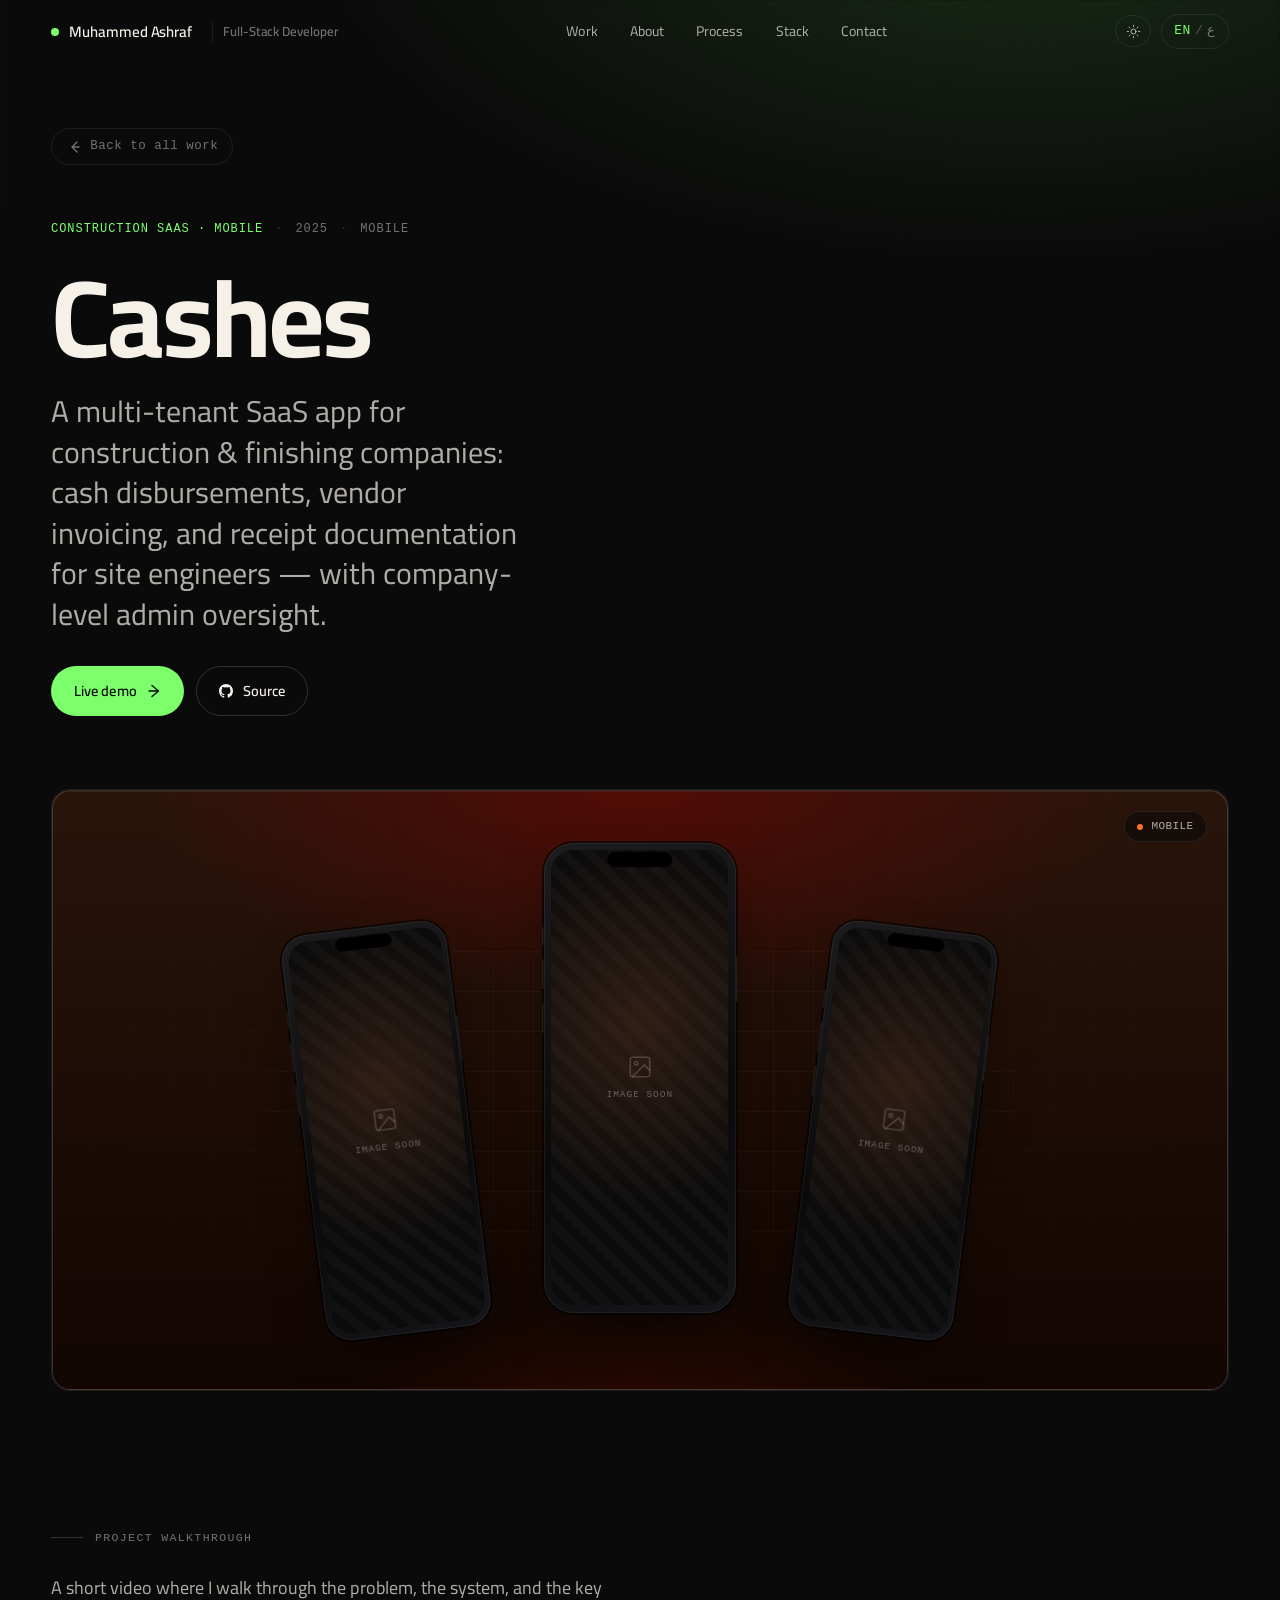
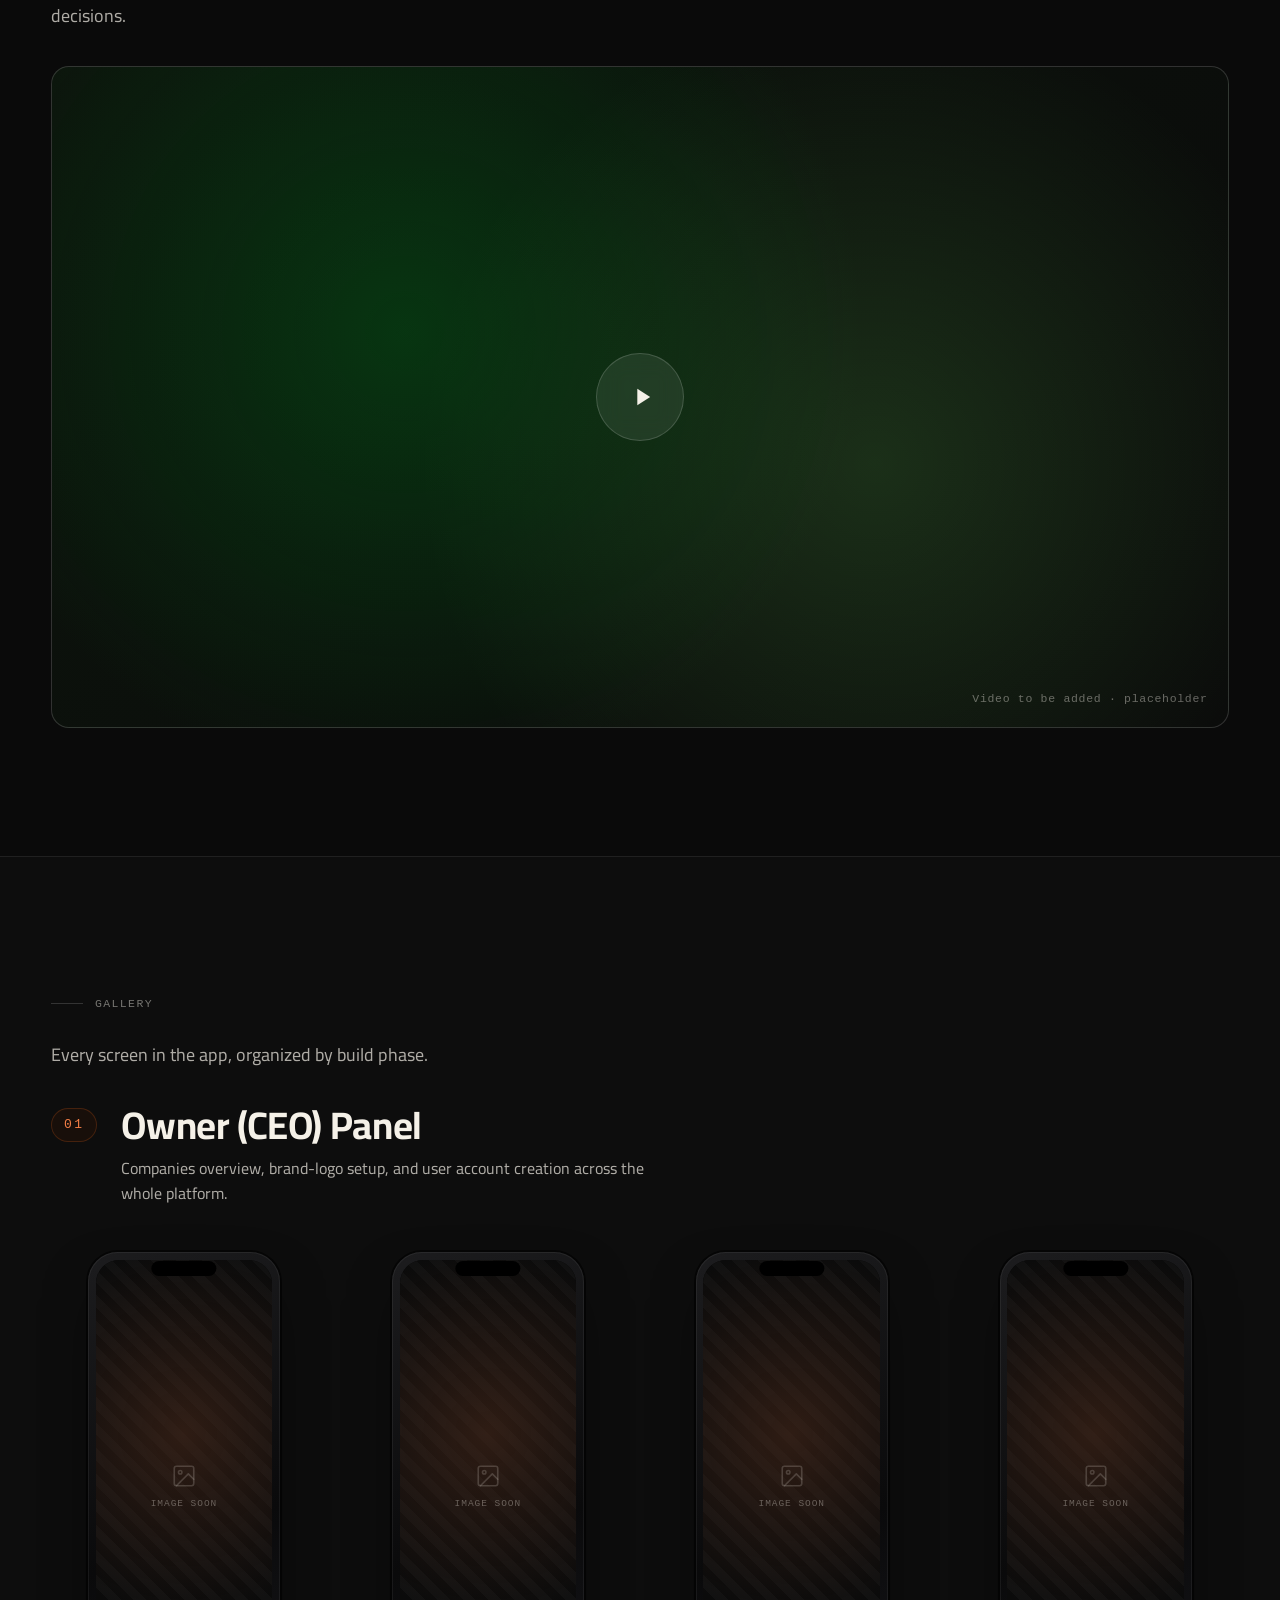
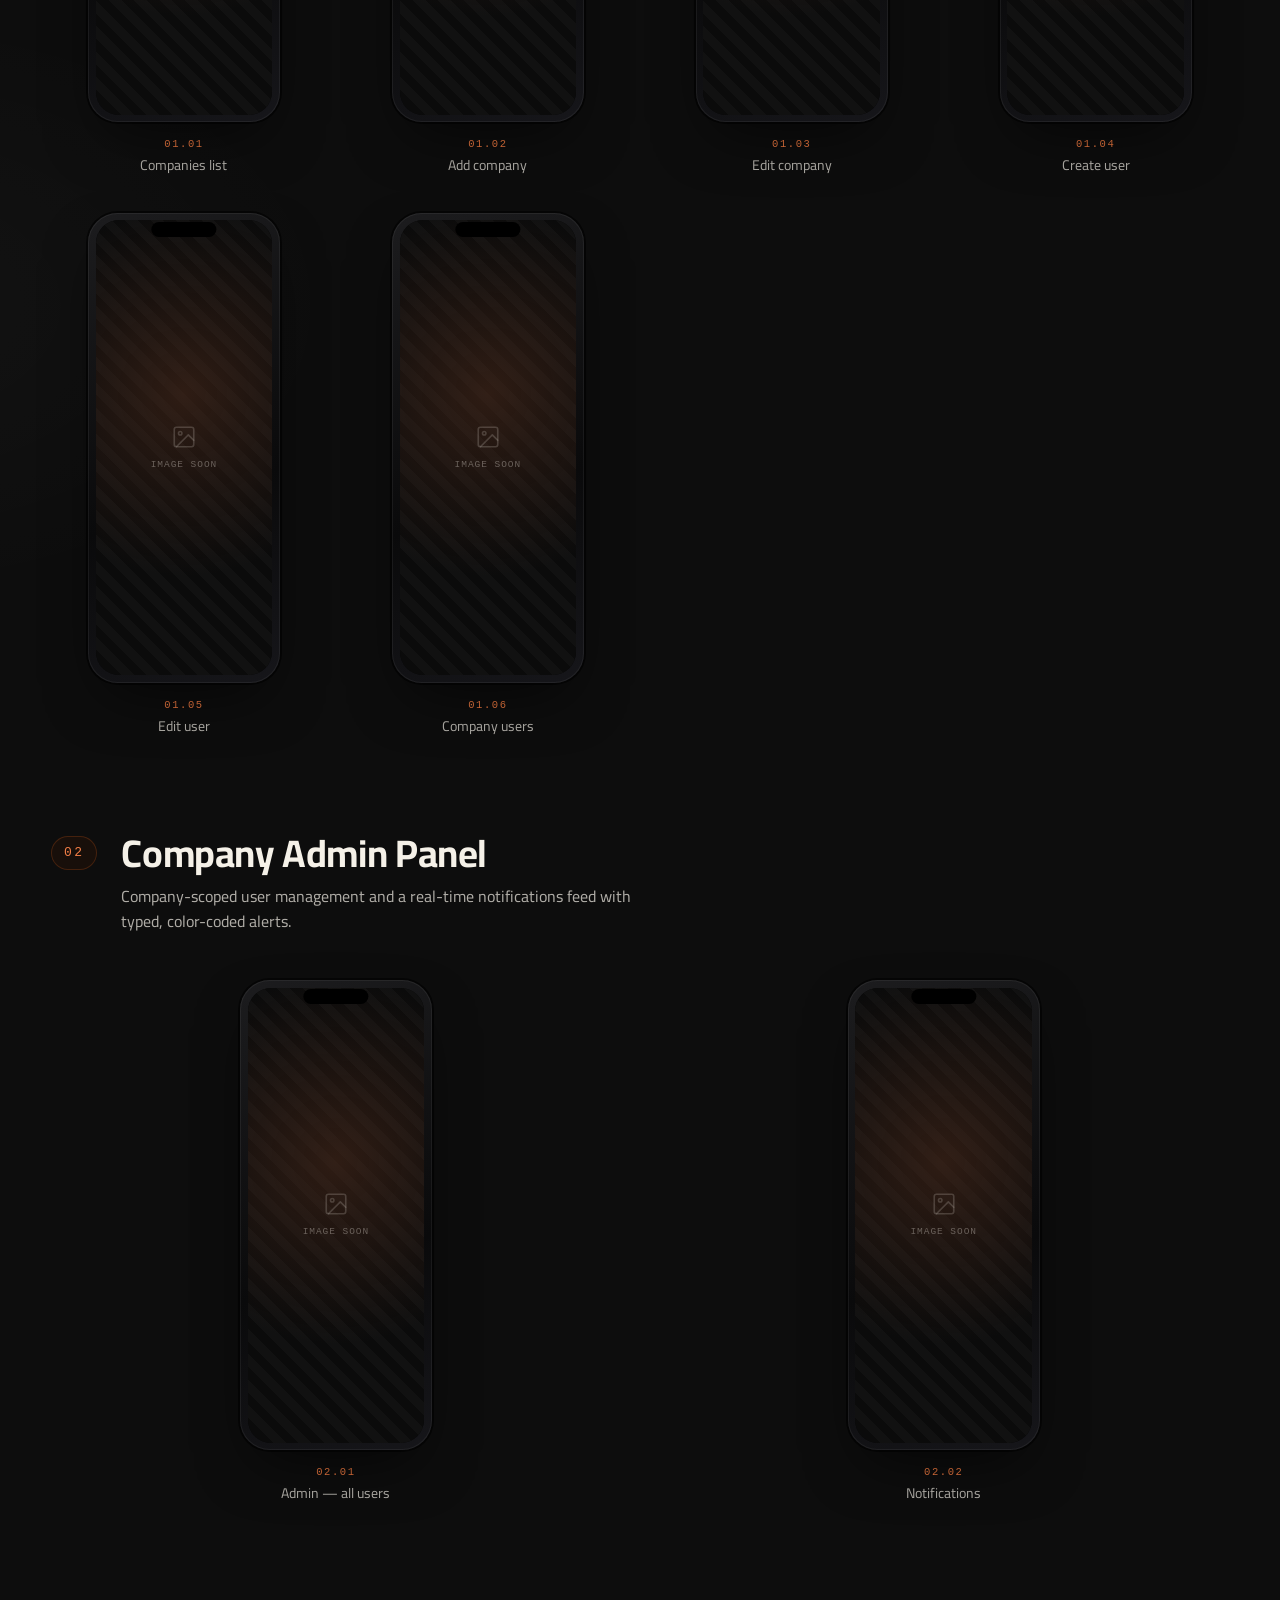
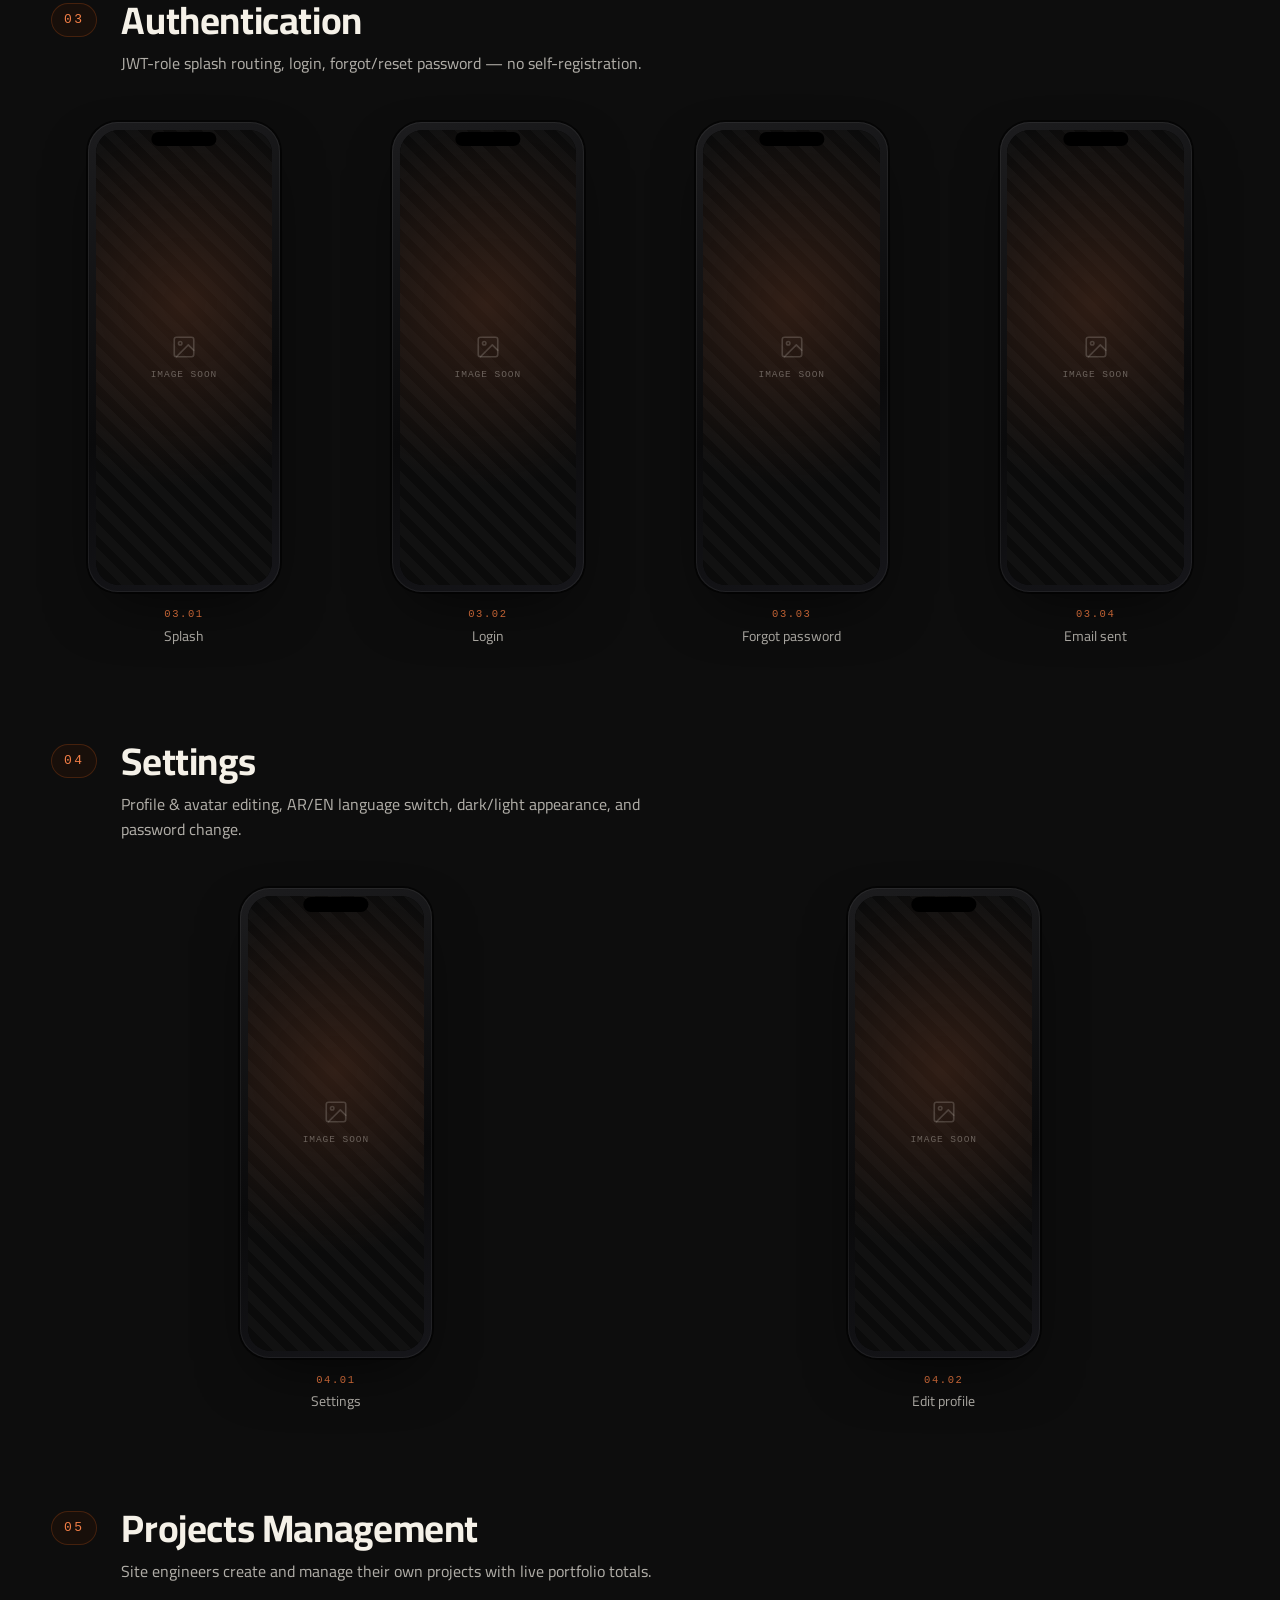
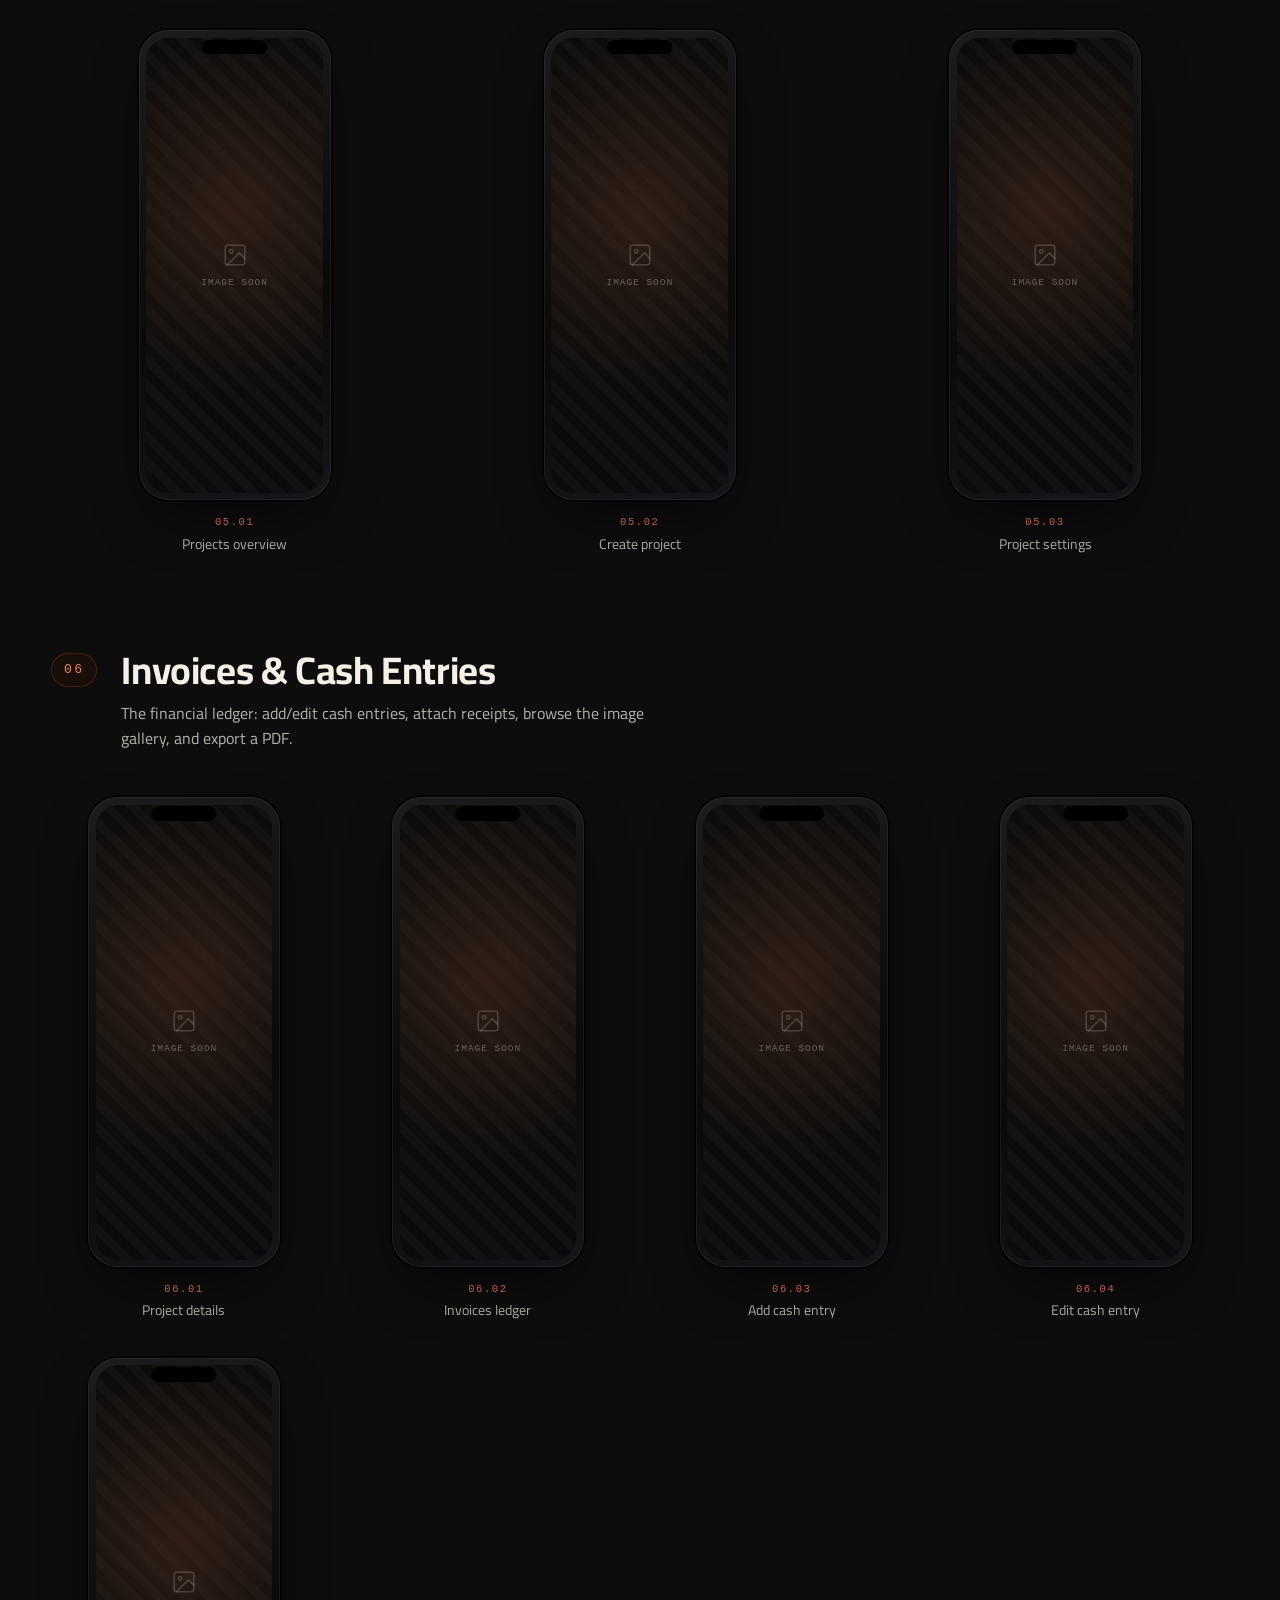
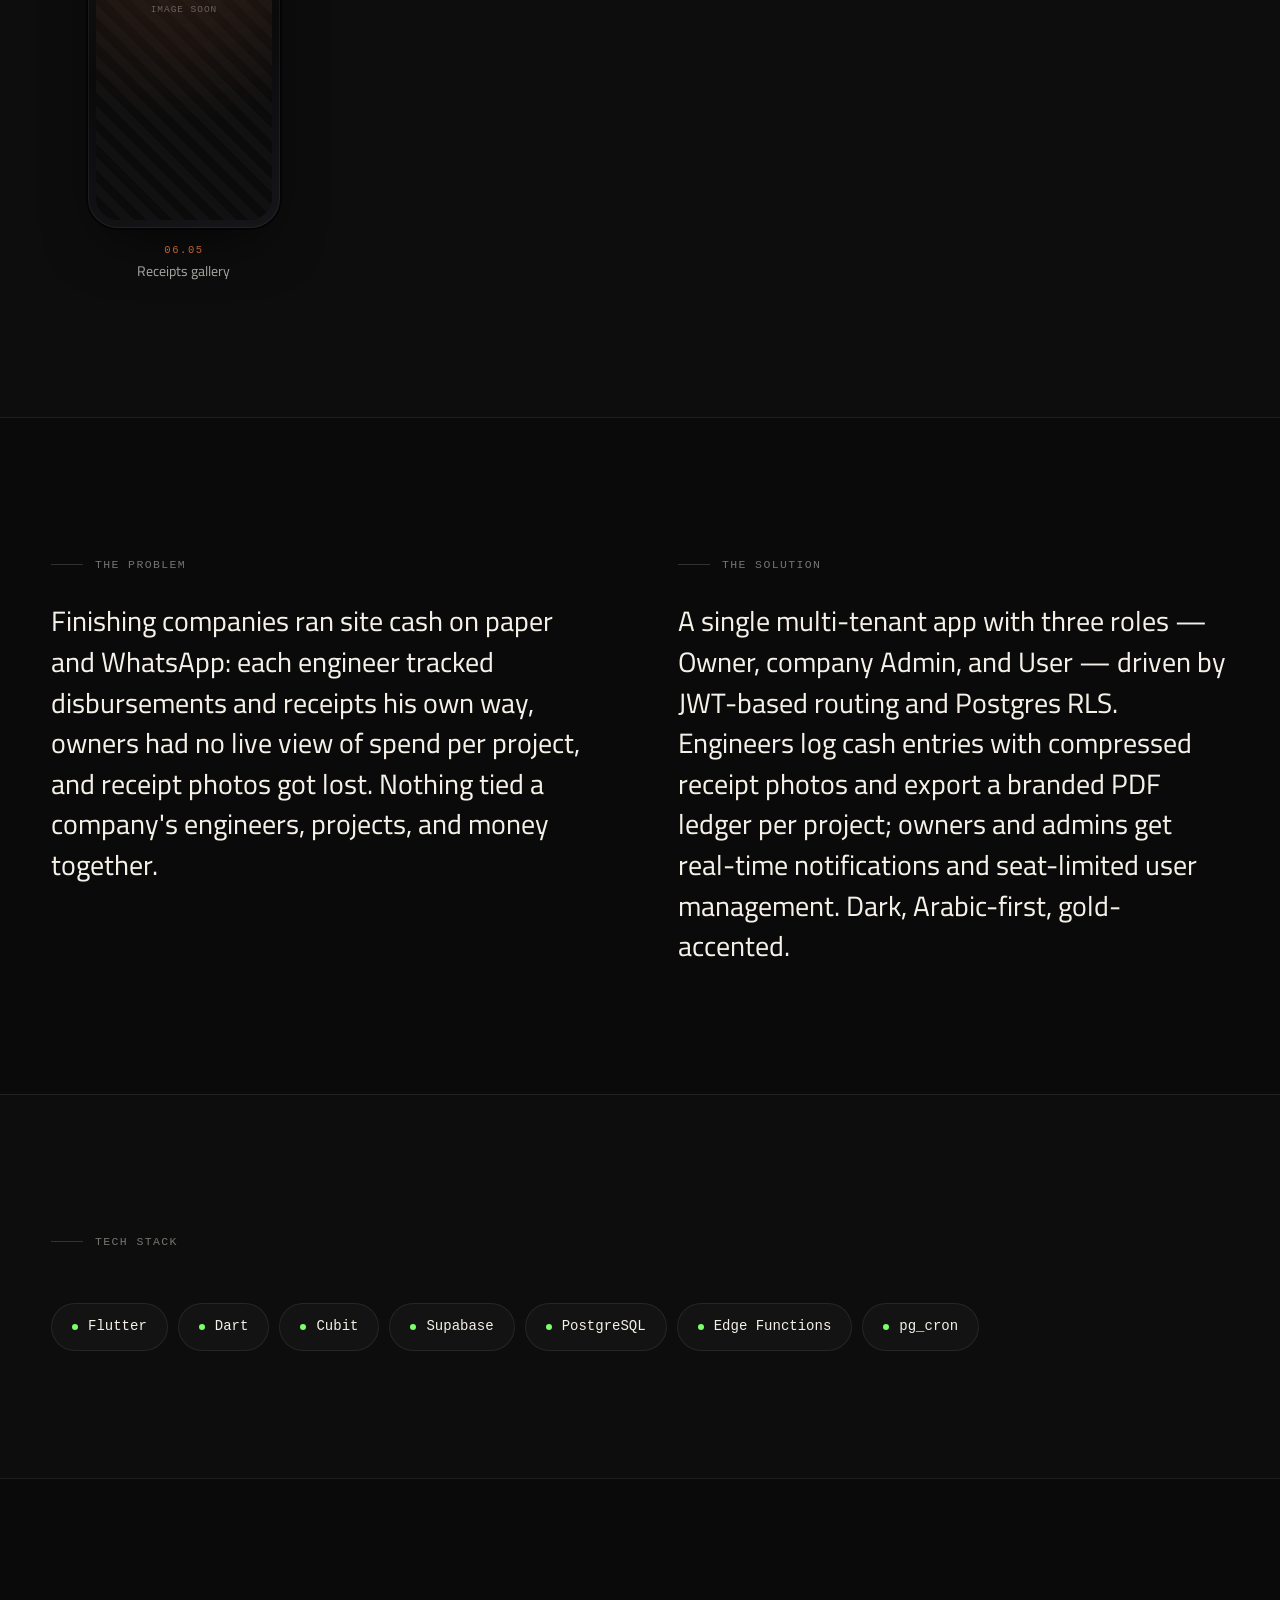
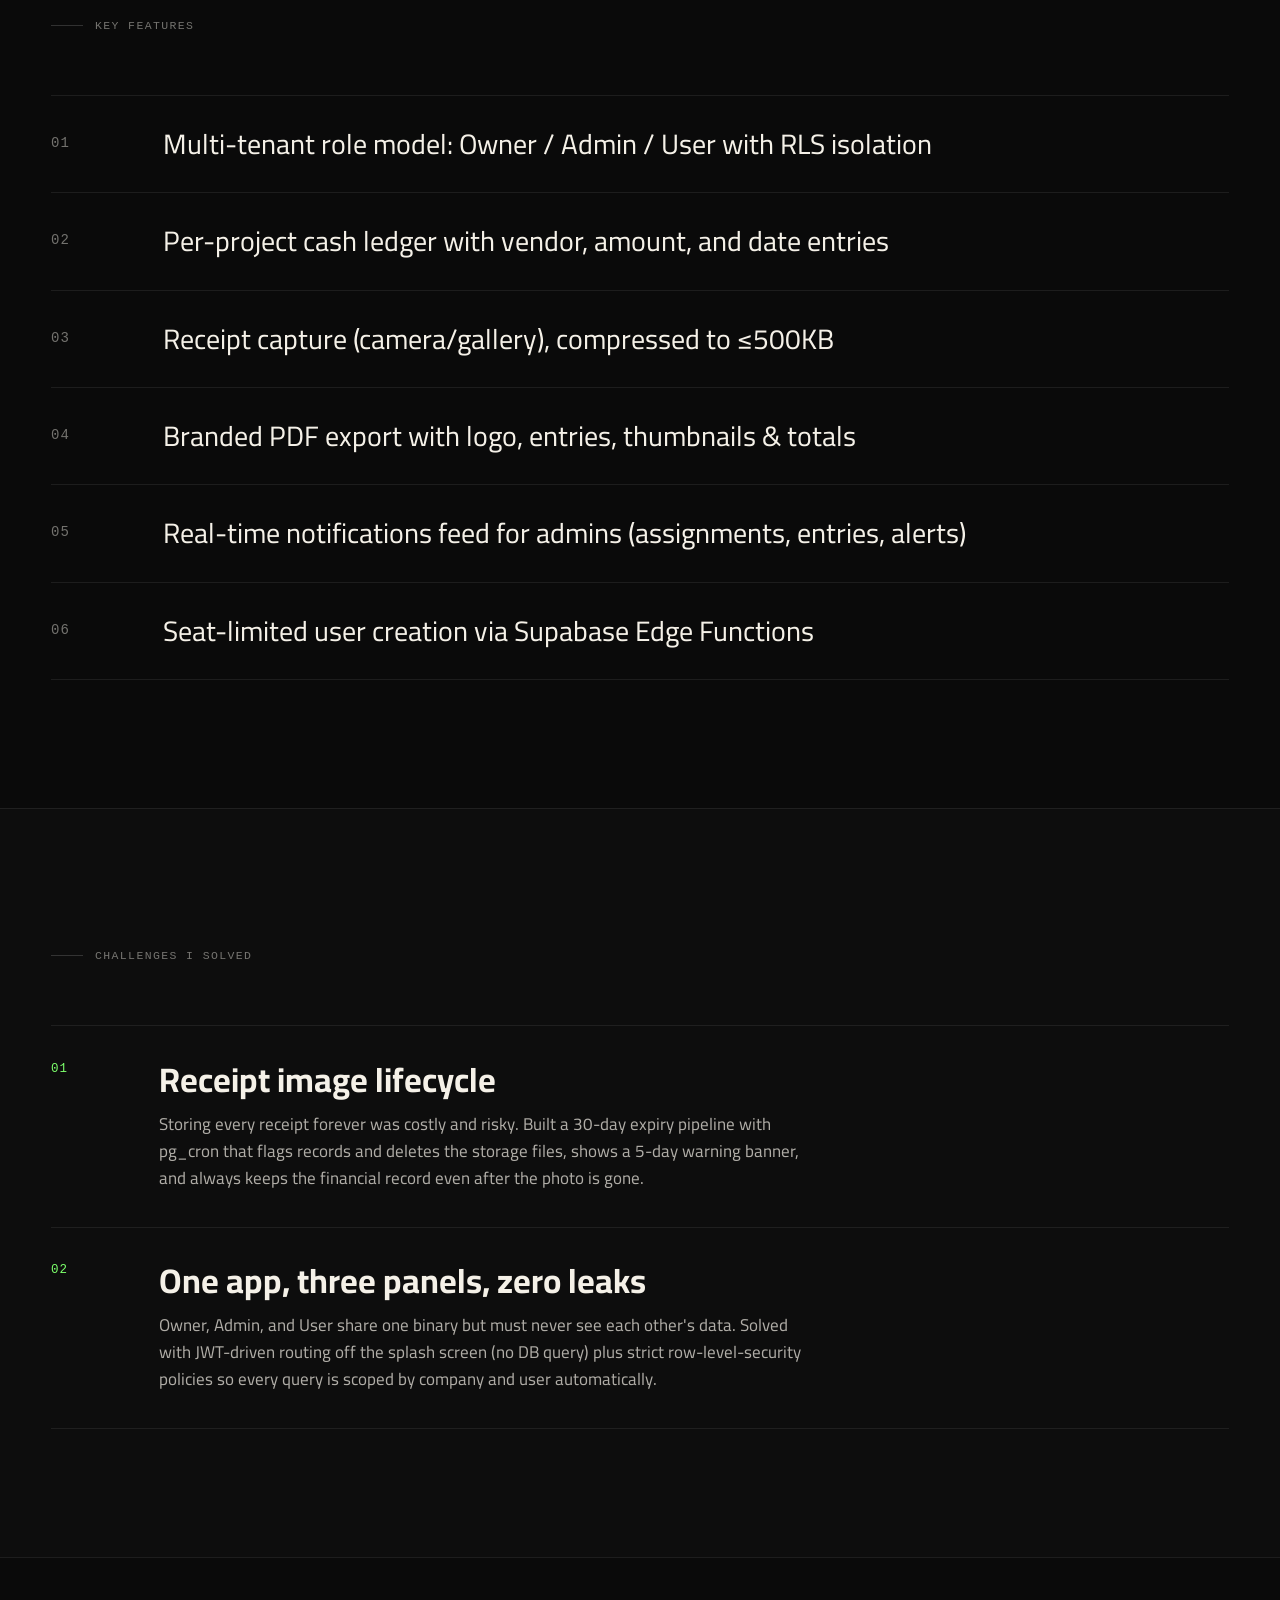
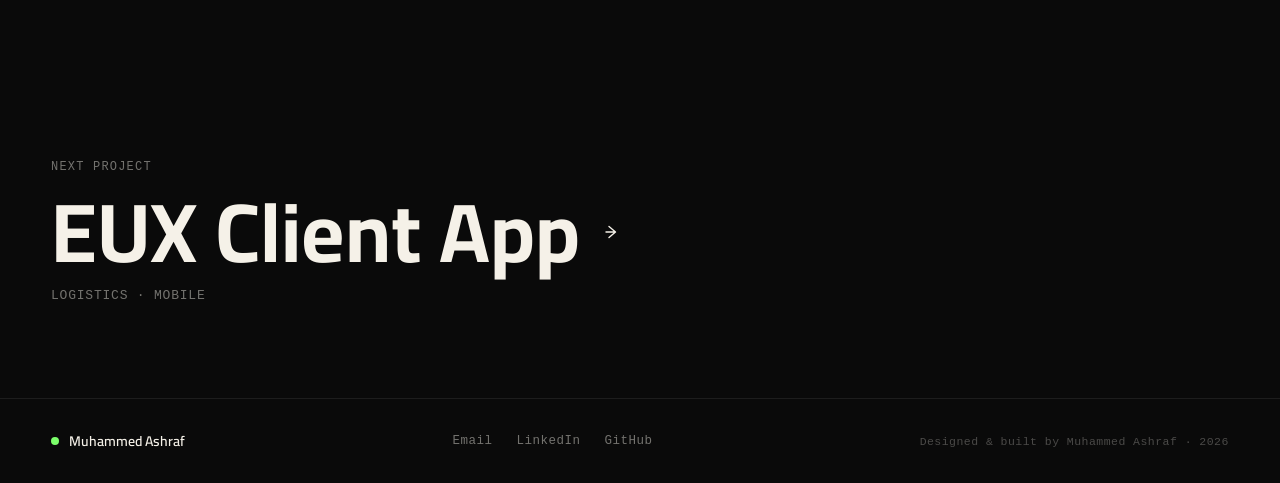
==== project-cashes.html @ 61ef1512 "Update docs" ====
<!doctype html>
<html lang="en" dir="ltr">
<head>
  <meta charset="utf-8" />
  <meta name="viewport" content="width=device-width, initial-scale=1" />
  <title>Cashes — Muhammed Ashraf</title>
  <meta name="description" content="Case study: Cashes — Multi-tenant construction cash & invoicing app built by Muhammed Ashraf." />

  <link rel="preconnect" href="https://fonts.googleapis.com" />
  <link rel="preconnect" href="https://fonts.gstatic.com" crossorigin />
  <link href="https://fonts.googleapis.com/css2?family=Cairo:wght@300;400;500;600;700&display=swap" rel="stylesheet" />
  <link rel="stylesheet" href="style.css" />

  <script>
    (function () {
      var th = localStorage.getItem("ma_theme") || "dark";
      var lg = localStorage.getItem("ma_lang")  || "en";
      document.documentElement.setAttribute("data-theme", th);
      if (lg === "ar") { document.documentElement.lang = "ar"; document.documentElement.dir = "rtl"; }
    })();
  </script>
</head>
<body data-page="project-mobile">

  <!-- ── Navbar ──────────────────────────────────────────────────────────── -->
  <nav class="navbar" id="js-navbar">
    <div class="navbar__inner">
      <a href="index.html" class="navbar__brand">
        <span class="navbar__brand-dot"></span>
        <span class="navbar__brand-name">Muhammed Ashraf</span>
        <span class="navbar__brand-role" data-i18n="hero.role">Full-Stack Developer</span>
      </a>
      <div class="navbar__links">
        <a href="index.html#work"    class="navbar__link" data-i18n="nav.work">Work</a>
        <a href="index.html#about"   class="navbar__link" data-i18n="nav.about">About</a>
        <a href="index.html#process" class="navbar__link" data-i18n="nav.process">Process</a>
        <a href="index.html#stack"   class="navbar__link" data-i18n="nav.stack">Stack</a>
        <a href="index.html#contact" class="navbar__link" data-i18n="nav.contact">Contact</a>
      </div>
      <div class="navbar__controls">
        <button class="theme-switcher" data-action="toggle-theme" aria-label="Toggle theme"></button>
        <button class="lang-switcher" data-action="toggle-lang" aria-label="Toggle language">
          <span class="lang-switcher__option lang-switcher__option--active" data-lang="en">EN</span>
          <span class="lang-switcher__sep">/</span>
          <span class="lang-switcher__option" data-lang="ar">ع</span>
        </button>
      </div>
    </div>
  </nav>

  <main class="project-page">

    <!-- ── Project hero ──────────────────────────────────────────────────── -->
    <header class="pp-hero">
      <div class="page-wrap">
        <a href="index.html" class="pp-hero__back">
          <span data-back-arrow></span>
          <span data-i18n="pp.back">Back to all work</span>
        </a>

        <div class="anim-reveal">
          <div class="pp-hero__meta">
            <span class="pp-hero__category" data-i18n="cashes.pp.cat">Construction SaaS · Mobile</span>
            <span class="pp-hero__sep">·</span>
            <span>2025</span>
            <span class="pp-hero__sep">·</span>
            <span>Mobile</span>
          </div>
        </div>
        <div class="anim-reveal anim-reveal--delay-60">
          <h1 class="pp-hero__title" data-i18n="cashes.pp.name">Cashes</h1>
        </div>
        <div class="anim-reveal anim-reveal--delay-120">
          <p class="pp-hero__tagline" data-i18n="cashes.pp.tagline">A multi-tenant SaaS app for construction & finishing companies: cash disbursements, vendor invoicing, and receipt documentation for site engineers — with company-level admin oversight.</p>
        </div>
        <div class="anim-reveal anim-reveal--delay-180">
          <div class="pp-hero__actions">
            <a href="#" class="btn btn--primary" target="_blank" rel="noreferrer">
              <span data-i18n="pp.live">Live demo</span>
              <span data-arrow></span>
            </a>
            <a href="#" class="btn btn--ghost" target="_blank" rel="noreferrer">
              <svg width="14" height="14" viewBox="0 0 16 16" fill="currentColor" aria-hidden="true"><path d="M8 0C3.58 0 0 3.58 0 8a8 8 0 005.47 7.59c.4.07.55-.17.55-.38 0-.19-.01-.82-.01-1.49-2.01.37-2.53-.49-2.69-.94-.09-.23-.48-.94-.82-1.13-.28-.15-.68-.52-.01-.53.63-.01 1.08.58 1.23.82.72 1.21 1.87.87 2.33.66.07-.52.28-.87.51-1.07-1.78-.2-3.64-.89-3.64-3.95 0-.87.31-1.59.82-2.15-.08-.2-.36-1.02.08-2.12 0 0 .67-.21 2.2.82a7.42 7.42 0 014 0c1.53-1.04 2.2-.82 2.2-.82.44 1.1.16 1.92.08 2.12.51.56.82 1.27.82 2.15 0 3.07-1.87 3.75-3.65 3.95.29.25.54.73.54 1.48 0 1.07-.01 1.93-.01 2.2 0 .21.15.46.55.38A8.01 8.01 0 0016 8c0-4.42-3.58-8-8-8z"/></svg>
              <span data-i18n="pp.source">Source</span>
            </a>
          </div>
        </div>

        <!-- Three-phone showcase -->
        <div class="anim-reveal pp-hero__visual anim-reveal--delay-240">
          <div class="pp-hero__cover">
            <div class="proj-showcase proj-showcase--cashes">
              <div class="proj-showcase__bg"></div>
              <div class="proj-showcase__grid"></div>
              <div class="proj-showcase__phones">
                <div class="proj-showcase__phone proj-showcase__phone--left">
                  <div class="phone-frame">
                    <div class="phone-frame__bezel">
                      <div class="phone-frame__notch"></div>
                      <div class="phone-frame__screen">
                        <div class="media-ph"><svg viewBox="0 0 24 24" fill="none" stroke="currentColor" stroke-width="1.5" stroke-linecap="round" stroke-linejoin="round" aria-hidden="true"><rect x="3" y="3" width="18" height="18" rx="2"/><circle cx="8.5" cy="8.5" r="1.6"/><path d="M21 15l-5-5L5 21"/></svg><span class="media-ph__label">Image soon</span></div>
                      </div>
                      <div class="phone-frame__side phone-frame__side--left">
                        <span class="phone-frame__btn phone-frame__btn--mute"></span>
                        <span class="phone-frame__btn phone-frame__btn--vol-up"></span>
                        <span class="phone-frame__btn phone-frame__btn--vol-dn"></span>
                      </div>
                      <div class="phone-frame__side phone-frame__side--right">
                        <span class="phone-frame__btn phone-frame__btn--power"></span>
                      </div>
                    </div>
                  </div>
                </div>
                <div class="proj-showcase__phone proj-showcase__phone--center">
                  <div class="phone-frame">
                    <div class="phone-frame__bezel">
                      <div class="phone-frame__notch"></div>
                      <div class="phone-frame__screen">
                        <div class="media-ph"><svg viewBox="0 0 24 24" fill="none" stroke="currentColor" stroke-width="1.5" stroke-linecap="round" stroke-linejoin="round" aria-hidden="true"><rect x="3" y="3" width="18" height="18" rx="2"/><circle cx="8.5" cy="8.5" r="1.6"/><path d="M21 15l-5-5L5 21"/></svg><span class="media-ph__label">Image soon</span></div>
                      </div>
                      <div class="phone-frame__side phone-frame__side--left">
                        <span class="phone-frame__btn phone-frame__btn--mute"></span>
                        <span class="phone-frame__btn phone-frame__btn--vol-up"></span>
                        <span class="phone-frame__btn phone-frame__btn--vol-dn"></span>
                      </div>
                      <div class="phone-frame__side phone-frame__side--right">
                        <span class="phone-frame__btn phone-frame__btn--power"></span>
                      </div>
                    </div>
                  </div>
                </div>
                <div class="proj-showcase__phone proj-showcase__phone--right">
                  <div class="phone-frame">
                    <div class="phone-frame__bezel">
                      <div class="phone-frame__notch"></div>
                      <div class="phone-frame__screen">
                        <div class="media-ph"><svg viewBox="0 0 24 24" fill="none" stroke="currentColor" stroke-width="1.5" stroke-linecap="round" stroke-linejoin="round" aria-hidden="true"><rect x="3" y="3" width="18" height="18" rx="2"/><circle cx="8.5" cy="8.5" r="1.6"/><path d="M21 15l-5-5L5 21"/></svg><span class="media-ph__label">Image soon</span></div>
                      </div>
                      <div class="phone-frame__side phone-frame__side--left">
                        <span class="phone-frame__btn phone-frame__btn--mute"></span>
                        <span class="phone-frame__btn phone-frame__btn--vol-up"></span>
                        <span class="phone-frame__btn phone-frame__btn--vol-dn"></span>
                      </div>
                      <div class="phone-frame__side phone-frame__side--right">
                        <span class="phone-frame__btn phone-frame__btn--power"></span>
                      </div>
                    </div>
                  </div>
                </div>
              </div>
              <div class="proj-showcase__tag">
                <span class="proj-showcase__tag-dot"></span>
                <span>Mobile</span>
              </div>
            </div>
          </div>
        </div>
      </div>
    </header>

    <!-- ── Walkthrough ────────────────────────────────────────────────────── -->
    <section class="pp-section">
      <div class="page-wrap">
        <div class="anim-reveal">
          <div class="section-label">
            <span class="section-label__line"></span>
            <span class="section-label__text" data-i18n="pp.walkthrough">Project walkthrough</span>
          </div>
        </div>
        <div class="anim-reveal anim-reveal--delay-60">
          <p class="pp-section__intro" data-i18n="pp.walkthrough.sub">A short video where I walk through the problem, the system, and the key decisions.</p>
        </div>
        <div class="anim-reveal anim-reveal--delay-120">
          <div class="walkthrough-frame walkthrough-frame--cashes">
            <div class="walkthrough-frame__bg"></div>
            <button class="walkthrough-frame__play" aria-label="Play walkthrough">
              <svg width="28" height="28" viewBox="0 0 24 24" fill="currentColor" aria-hidden="true"><path d="M8 5v14l11-7z"/></svg>
            </button>
            <div class="walkthrough-frame__caption">Video to be added · placeholder</div>
          </div>
        </div>
      </div>
    </section>

    <!-- ── Gallery / Phases ───────────────────────────────────────────────── -->
    <section class="pp-section pp-section--alt">
      <div class="page-wrap">
        <div class="anim-reveal">
          <div class="section-label">
            <span class="section-label__line"></span>
            <span class="section-label__text" data-i18n="pp.gallery">Gallery</span>
          </div>
        </div>
        <div class="anim-reveal anim-reveal--delay-60">
          <p class="pp-section__intro" data-i18n="pp.gallery.sub">Every screen in the app, organized by build phase.</p>
        </div>

        <div class="phases-gallery phases-gallery--cashes">

          <!-- Phase 01 -->
          <div class="anim-reveal phase">
            <div class="phase__head">
              <div class="phase__num">01</div>
              <div class="phase__head-content">
                <h3 class="phase__title" data-i18n="cashes.ph01.title">Owner (CEO) Panel</h3>
                <p class="phase__body" data-i18n="cashes.ph01.body">Companies overview, brand-logo setup, and user account creation across the whole platform.</p>
              </div>
            </div>
            <div class="phase__screens">
              <div class="phase__screen-cell">
                <div class="phone-frame"><div class="phone-frame__bezel"><div class="phone-frame__notch"></div><div class="phone-frame__screen"><div class="media-ph"><svg viewBox="0 0 24 24" fill="none" stroke="currentColor" stroke-width="1.5" stroke-linecap="round" stroke-linejoin="round" aria-hidden="true"><rect x="3" y="3" width="18" height="18" rx="2"/><circle cx="8.5" cy="8.5" r="1.6"/><path d="M21 15l-5-5L5 21"/></svg><span class="media-ph__label">Image soon</span></div></div></div></div>
                <div class="phase__caption"><span class="phase__caption-num">01.01</span><span class="phase__caption-text" data-i18n="cashes.p1.1">Companies list</span></div>
              </div>
              <div class="phase__screen-cell">
                <div class="phone-frame"><div class="phone-frame__bezel"><div class="phone-frame__notch"></div><div class="phone-frame__screen"><div class="media-ph"><svg viewBox="0 0 24 24" fill="none" stroke="currentColor" stroke-width="1.5" stroke-linecap="round" stroke-linejoin="round" aria-hidden="true"><rect x="3" y="3" width="18" height="18" rx="2"/><circle cx="8.5" cy="8.5" r="1.6"/><path d="M21 15l-5-5L5 21"/></svg><span class="media-ph__label">Image soon</span></div></div></div></div>
                <div class="phase__caption"><span class="phase__caption-num">01.02</span><span class="phase__caption-text" data-i18n="cashes.p1.2">Add company</span></div>
              </div>
              <div class="phase__screen-cell">
                <div class="phone-frame"><div class="phone-frame__bezel"><div class="phone-frame__notch"></div><div class="phone-frame__screen"><div class="media-ph"><svg viewBox="0 0 24 24" fill="none" stroke="currentColor" stroke-width="1.5" stroke-linecap="round" stroke-linejoin="round" aria-hidden="true"><rect x="3" y="3" width="18" height="18" rx="2"/><circle cx="8.5" cy="8.5" r="1.6"/><path d="M21 15l-5-5L5 21"/></svg><span class="media-ph__label">Image soon</span></div></div></div></div>
                <div class="phase__caption"><span class="phase__caption-num">01.03</span><span class="phase__caption-text" data-i18n="cashes.p1.3">Edit company</span></div>
              </div>
              <div class="phase__screen-cell">
                <div class="phone-frame"><div class="phone-frame__bezel"><div class="phone-frame__notch"></div><div class="phone-frame__screen"><div class="media-ph"><svg viewBox="0 0 24 24" fill="none" stroke="currentColor" stroke-width="1.5" stroke-linecap="round" stroke-linejoin="round" aria-hidden="true"><rect x="3" y="3" width="18" height="18" rx="2"/><circle cx="8.5" cy="8.5" r="1.6"/><path d="M21 15l-5-5L5 21"/></svg><span class="media-ph__label">Image soon</span></div></div></div></div>
                <div class="phase__caption"><span class="phase__caption-num">01.04</span><span class="phase__caption-text" data-i18n="cashes.p1.4">Create user</span></div>
              </div>
              <div class="phase__screen-cell">
                <div class="phone-frame"><div class="phone-frame__bezel"><div class="phone-frame__notch"></div><div class="phone-frame__screen"><div class="media-ph"><svg viewBox="0 0 24 24" fill="none" stroke="currentColor" stroke-width="1.5" stroke-linecap="round" stroke-linejoin="round" aria-hidden="true"><rect x="3" y="3" width="18" height="18" rx="2"/><circle cx="8.5" cy="8.5" r="1.6"/><path d="M21 15l-5-5L5 21"/></svg><span class="media-ph__label">Image soon</span></div></div></div></div>
                <div class="phase__caption"><span class="phase__caption-num">01.05</span><span class="phase__caption-text" data-i18n="cashes.p1.5">Edit user</span></div>
              </div>
              <div class="phase__screen-cell">
                <div class="phone-frame"><div class="phone-frame__bezel"><div class="phone-frame__notch"></div><div class="phone-frame__screen"><div class="media-ph"><svg viewBox="0 0 24 24" fill="none" stroke="currentColor" stroke-width="1.5" stroke-linecap="round" stroke-linejoin="round" aria-hidden="true"><rect x="3" y="3" width="18" height="18" rx="2"/><circle cx="8.5" cy="8.5" r="1.6"/><path d="M21 15l-5-5L5 21"/></svg><span class="media-ph__label">Image soon</span></div></div></div></div>
                <div class="phase__caption"><span class="phase__caption-num">01.06</span><span class="phase__caption-text" data-i18n="cashes.p1.6">Company users</span></div>
              </div>
            </div>
          </div>

          <!-- Phase 02 -->
          <div class="anim-reveal phase">
            <div class="phase__head">
              <div class="phase__num">02</div>
              <div class="phase__head-content">
                <h3 class="phase__title" data-i18n="cashes.ph02.title">Company Admin Panel</h3>
                <p class="phase__body" data-i18n="cashes.ph02.body">Company-scoped user management and a real-time notifications feed with typed, color-coded alerts.</p>
              </div>
            </div>
            <div class="phase__screens">
              <div class="phase__screen-cell">
                <div class="phone-frame"><div class="phone-frame__bezel"><div class="phone-frame__notch"></div><div class="phone-frame__screen"><div class="media-ph"><svg viewBox="0 0 24 24" fill="none" stroke="currentColor" stroke-width="1.5" stroke-linecap="round" stroke-linejoin="round" aria-hidden="true"><rect x="3" y="3" width="18" height="18" rx="2"/><circle cx="8.5" cy="8.5" r="1.6"/><path d="M21 15l-5-5L5 21"/></svg><span class="media-ph__label">Image soon</span></div></div></div></div>
                <div class="phase__caption"><span class="phase__caption-num">02.01</span><span class="phase__caption-text" data-i18n="cashes.p2.1">Admin — all users</span></div>
              </div>
              <div class="phase__screen-cell">
                <div class="phone-frame"><div class="phone-frame__bezel"><div class="phone-frame__notch"></div><div class="phone-frame__screen"><div class="media-ph"><svg viewBox="0 0 24 24" fill="none" stroke="currentColor" stroke-width="1.5" stroke-linecap="round" stroke-linejoin="round" aria-hidden="true"><rect x="3" y="3" width="18" height="18" rx="2"/><circle cx="8.5" cy="8.5" r="1.6"/><path d="M21 15l-5-5L5 21"/></svg><span class="media-ph__label">Image soon</span></div></div></div></div>
                <div class="phase__caption"><span class="phase__caption-num">02.02</span><span class="phase__caption-text" data-i18n="cashes.p2.2">Notifications</span></div>
              </div>
            </div>
          </div>

          <!-- Phase 03 -->
          <div class="anim-reveal phase">
            <div class="phase__head">
              <div class="phase__num">03</div>
              <div class="phase__head-content">
                <h3 class="phase__title" data-i18n="cashes.ph03.title">Authentication</h3>
                <p class="phase__body" data-i18n="cashes.ph03.body">JWT-role splash routing, login, forgot/reset password — no self-registration.</p>
              </div>
            </div>
            <div class="phase__screens">
              <div class="phase__screen-cell">
                <div class="phone-frame"><div class="phone-frame__bezel"><div class="phone-frame__notch"></div><div class="phone-frame__screen"><div class="media-ph"><svg viewBox="0 0 24 24" fill="none" stroke="currentColor" stroke-width="1.5" stroke-linecap="round" stroke-linejoin="round" aria-hidden="true"><rect x="3" y="3" width="18" height="18" rx="2"/><circle cx="8.5" cy="8.5" r="1.6"/><path d="M21 15l-5-5L5 21"/></svg><span class="media-ph__label">Image soon</span></div></div></div></div>
                <div class="phase__caption"><span class="phase__caption-num">03.01</span><span class="phase__caption-text" data-i18n="cashes.p3.1">Splash</span></div>
              </div>
              <div class="phase__screen-cell">
                <div class="phone-frame"><div class="phone-frame__bezel"><div class="phone-frame__notch"></div><div class="phone-frame__screen"><div class="media-ph"><svg viewBox="0 0 24 24" fill="none" stroke="currentColor" stroke-width="1.5" stroke-linecap="round" stroke-linejoin="round" aria-hidden="true"><rect x="3" y="3" width="18" height="18" rx="2"/><circle cx="8.5" cy="8.5" r="1.6"/><path d="M21 15l-5-5L5 21"/></svg><span class="media-ph__label">Image soon</span></div></div></div></div>
                <div class="phase__caption"><span class="phase__caption-num">03.02</span><span class="phase__caption-text" data-i18n="cashes.p3.2">Login</span></div>
              </div>
              <div class="phase__screen-cell">
                <div class="phone-frame"><div class="phone-frame__bezel"><div class="phone-frame__notch"></div><div class="phone-frame__screen"><div class="media-ph"><svg viewBox="0 0 24 24" fill="none" stroke="currentColor" stroke-width="1.5" stroke-linecap="round" stroke-linejoin="round" aria-hidden="true"><rect x="3" y="3" width="18" height="18" rx="2"/><circle cx="8.5" cy="8.5" r="1.6"/><path d="M21 15l-5-5L5 21"/></svg><span class="media-ph__label">Image soon</span></div></div></div></div>
                <div class="phase__caption"><span class="phase__caption-num">03.03</span><span class="phase__caption-text" data-i18n="cashes.p3.3">Forgot password</span></div>
              </div>
              <div class="phase__screen-cell">
                <div class="phone-frame"><div class="phone-frame__bezel"><div class="phone-frame__notch"></div><div class="phone-frame__screen"><div class="media-ph"><svg viewBox="0 0 24 24" fill="none" stroke="currentColor" stroke-width="1.5" stroke-linecap="round" stroke-linejoin="round" aria-hidden="true"><rect x="3" y="3" width="18" height="18" rx="2"/><circle cx="8.5" cy="8.5" r="1.6"/><path d="M21 15l-5-5L5 21"/></svg><span class="media-ph__label">Image soon</span></div></div></div></div>
                <div class="phase__caption"><span class="phase__caption-num">03.04</span><span class="phase__caption-text" data-i18n="cashes.p3.4">Email sent</span></div>
              </div>
            </div>
          </div>

          <!-- Phase 04 -->
          <div class="anim-reveal phase">
            <div class="phase__head">
              <div class="phase__num">04</div>
              <div class="phase__head-content">
                <h3 class="phase__title" data-i18n="cashes.ph04.title">Settings</h3>
                <p class="phase__body" data-i18n="cashes.ph04.body">Profile & avatar editing, AR/EN language switch, dark/light appearance, and password change.</p>
              </div>
            </div>
            <div class="phase__screens">
              <div class="phase__screen-cell">
                <div class="phone-frame"><div class="phone-frame__bezel"><div class="phone-frame__notch"></div><div class="phone-frame__screen"><div class="media-ph"><svg viewBox="0 0 24 24" fill="none" stroke="currentColor" stroke-width="1.5" stroke-linecap="round" stroke-linejoin="round" aria-hidden="true"><rect x="3" y="3" width="18" height="18" rx="2"/><circle cx="8.5" cy="8.5" r="1.6"/><path d="M21 15l-5-5L5 21"/></svg><span class="media-ph__label">Image soon</span></div></div></div></div>
                <div class="phase__caption"><span class="phase__caption-num">04.01</span><span class="phase__caption-text" data-i18n="cashes.p4.1">Settings</span></div>
              </div>
              <div class="phase__screen-cell">
                <div class="phone-frame"><div class="phone-frame__bezel"><div class="phone-frame__notch"></div><div class="phone-frame__screen"><div class="media-ph"><svg viewBox="0 0 24 24" fill="none" stroke="currentColor" stroke-width="1.5" stroke-linecap="round" stroke-linejoin="round" aria-hidden="true"><rect x="3" y="3" width="18" height="18" rx="2"/><circle cx="8.5" cy="8.5" r="1.6"/><path d="M21 15l-5-5L5 21"/></svg><span class="media-ph__label">Image soon</span></div></div></div></div>
                <div class="phase__caption"><span class="phase__caption-num">04.02</span><span class="phase__caption-text" data-i18n="cashes.p4.2">Edit profile</span></div>
              </div>
            </div>
          </div>

          <!-- Phase 05 -->
          <div class="anim-reveal phase">
            <div class="phase__head">
              <div class="phase__num">05</div>
              <div class="phase__head-content">
                <h3 class="phase__title" data-i18n="cashes.ph05.title">Projects Management</h3>
                <p class="phase__body" data-i18n="cashes.ph05.body">Site engineers create and manage their own projects with live portfolio totals.</p>
              </div>
            </div>
            <div class="phase__screens">
              <div class="phase__screen-cell">
                <div class="phone-frame"><div class="phone-frame__bezel"><div class="phone-frame__notch"></div><div class="phone-frame__screen"><div class="media-ph"><svg viewBox="0 0 24 24" fill="none" stroke="currentColor" stroke-width="1.5" stroke-linecap="round" stroke-linejoin="round" aria-hidden="true"><rect x="3" y="3" width="18" height="18" rx="2"/><circle cx="8.5" cy="8.5" r="1.6"/><path d="M21 15l-5-5L5 21"/></svg><span class="media-ph__label">Image soon</span></div></div></div></div>
                <div class="phase__caption"><span class="phase__caption-num">05.01</span><span class="phase__caption-text" data-i18n="cashes.p5.1">Projects overview</span></div>
              </div>
              <div class="phase__screen-cell">
                <div class="phone-frame"><div class="phone-frame__bezel"><div class="phone-frame__notch"></div><div class="phone-frame__screen"><div class="media-ph"><svg viewBox="0 0 24 24" fill="none" stroke="currentColor" stroke-width="1.5" stroke-linecap="round" stroke-linejoin="round" aria-hidden="true"><rect x="3" y="3" width="18" height="18" rx="2"/><circle cx="8.5" cy="8.5" r="1.6"/><path d="M21 15l-5-5L5 21"/></svg><span class="media-ph__label">Image soon</span></div></div></div></div>
                <div class="phase__caption"><span class="phase__caption-num">05.02</span><span class="phase__caption-text" data-i18n="cashes.p5.2">Create project</span></div>
              </div>
              <div class="phase__screen-cell">
                <div class="phone-frame"><div class="phone-frame__bezel"><div class="phone-frame__notch"></div><div class="phone-frame__screen"><div class="media-ph"><svg viewBox="0 0 24 24" fill="none" stroke="currentColor" stroke-width="1.5" stroke-linecap="round" stroke-linejoin="round" aria-hidden="true"><rect x="3" y="3" width="18" height="18" rx="2"/><circle cx="8.5" cy="8.5" r="1.6"/><path d="M21 15l-5-5L5 21"/></svg><span class="media-ph__label">Image soon</span></div></div></div></div>
                <div class="phase__caption"><span class="phase__caption-num">05.03</span><span class="phase__caption-text" data-i18n="cashes.p5.3">Project settings</span></div>
              </div>
            </div>
          </div>

          <!-- Phase 06 -->
          <div class="anim-reveal phase">
            <div class="phase__head">
              <div class="phase__num">06</div>
              <div class="phase__head-content">
                <h3 class="phase__title" data-i18n="cashes.ph06.title">Invoices & Cash Entries</h3>
                <p class="phase__body" data-i18n="cashes.ph06.body">The financial ledger: add/edit cash entries, attach receipts, browse the image gallery, and export a PDF.</p>
              </div>
            </div>
            <div class="phase__screens">
              <div class="phase__screen-cell">
                <div class="phone-frame"><div class="phone-frame__bezel"><div class="phone-frame__notch"></div><div class="phone-frame__screen"><div class="media-ph"><svg viewBox="0 0 24 24" fill="none" stroke="currentColor" stroke-width="1.5" stroke-linecap="round" stroke-linejoin="round" aria-hidden="true"><rect x="3" y="3" width="18" height="18" rx="2"/><circle cx="8.5" cy="8.5" r="1.6"/><path d="M21 15l-5-5L5 21"/></svg><span class="media-ph__label">Image soon</span></div></div></div></div>
                <div class="phase__caption"><span class="phase__caption-num">06.01</span><span class="phase__caption-text" data-i18n="cashes.p6.1">Project details</span></div>
              </div>
              <div class="phase__screen-cell">
                <div class="phone-frame"><div class="phone-frame__bezel"><div class="phone-frame__notch"></div><div class="phone-frame__screen"><div class="media-ph"><svg viewBox="0 0 24 24" fill="none" stroke="currentColor" stroke-width="1.5" stroke-linecap="round" stroke-linejoin="round" aria-hidden="true"><rect x="3" y="3" width="18" height="18" rx="2"/><circle cx="8.5" cy="8.5" r="1.6"/><path d="M21 15l-5-5L5 21"/></svg><span class="media-ph__label">Image soon</span></div></div></div></div>
                <div class="phase__caption"><span class="phase__caption-num">06.02</span><span class="phase__caption-text" data-i18n="cashes.p6.2">Invoices ledger</span></div>
              </div>
              <div class="phase__screen-cell">
                <div class="phone-frame"><div class="phone-frame__bezel"><div class="phone-frame__notch"></div><div class="phone-frame__screen"><div class="media-ph"><svg viewBox="0 0 24 24" fill="none" stroke="currentColor" stroke-width="1.5" stroke-linecap="round" stroke-linejoin="round" aria-hidden="true"><rect x="3" y="3" width="18" height="18" rx="2"/><circle cx="8.5" cy="8.5" r="1.6"/><path d="M21 15l-5-5L5 21"/></svg><span class="media-ph__label">Image soon</span></div></div></div></div>
                <div class="phase__caption"><span class="phase__caption-num">06.03</span><span class="phase__caption-text" data-i18n="cashes.p6.3">Add cash entry</span></div>
              </div>
              <div class="phase__screen-cell">
                <div class="phone-frame"><div class="phone-frame__bezel"><div class="phone-frame__notch"></div><div class="phone-frame__screen"><div class="media-ph"><svg viewBox="0 0 24 24" fill="none" stroke="currentColor" stroke-width="1.5" stroke-linecap="round" stroke-linejoin="round" aria-hidden="true"><rect x="3" y="3" width="18" height="18" rx="2"/><circle cx="8.5" cy="8.5" r="1.6"/><path d="M21 15l-5-5L5 21"/></svg><span class="media-ph__label">Image soon</span></div></div></div></div>
                <div class="phase__caption"><span class="phase__caption-num">06.04</span><span class="phase__caption-text" data-i18n="cashes.p6.4">Edit cash entry</span></div>
              </div>
              <div class="phase__screen-cell">
                <div class="phone-frame"><div class="phone-frame__bezel"><div class="phone-frame__notch"></div><div class="phone-frame__screen"><div class="media-ph"><svg viewBox="0 0 24 24" fill="none" stroke="currentColor" stroke-width="1.5" stroke-linecap="round" stroke-linejoin="round" aria-hidden="true"><rect x="3" y="3" width="18" height="18" rx="2"/><circle cx="8.5" cy="8.5" r="1.6"/><path d="M21 15l-5-5L5 21"/></svg><span class="media-ph__label">Image soon</span></div></div></div></div>
                <div class="phase__caption"><span class="phase__caption-num">06.05</span><span class="phase__caption-text" data-i18n="cashes.p6.5">Receipts gallery</span></div>
              </div>
            </div>
          </div>

        </div>
      </div>
    </section>

    <!-- ── Problem / Solution ─────────────────────────────────────────────── -->
    <section class="pp-section">
      <div class="page-wrap">
        <div class="pp-overview">
          <div class="anim-reveal pp-overview__col">
            <div class="section-label">
              <span class="section-label__line"></span>
              <span class="section-label__text" data-i18n="pp.problem">The problem</span>
            </div>
            <p class="pp-overview__body" data-i18n="cashes.problem">Finishing companies ran site cash on paper and WhatsApp.</p>
          </div>
          <div class="anim-reveal pp-overview__col pp-overview__col--solution anim-reveal--delay-80">
            <div class="section-label">
              <span class="section-label__line"></span>
              <span class="section-label__text" data-i18n="pp.solution">The solution</span>
            </div>
            <p class="pp-overview__body" data-i18n="cashes.solution">A single multi-tenant app with three roles driven by JWT routing and Postgres RLS.</p>
          </div>
        </div>
      </div>
    </section>

    <!-- ── Tech stack ─────────────────────────────────────────────────────── -->
    <section class="pp-section pp-section--alt">
      <div class="page-wrap">
        <div class="anim-reveal">
          <div class="section-label">
            <span class="section-label__line"></span>
            <span class="section-label__text" data-i18n="pp.stack">Tech stack</span>
          </div>
        </div>
        <div class="anim-reveal pp-tech-stack anim-reveal--delay-60">
          <div class="pp-tech-stack__item"><span class="pp-tech-stack__dot"></span>Flutter</div>
          <div class="pp-tech-stack__item"><span class="pp-tech-stack__dot"></span>Dart</div>
          <div class="pp-tech-stack__item"><span class="pp-tech-stack__dot"></span>Cubit</div>
          <div class="pp-tech-stack__item"><span class="pp-tech-stack__dot"></span>Supabase</div>
          <div class="pp-tech-stack__item"><span class="pp-tech-stack__dot"></span>PostgreSQL</div>
          <div class="pp-tech-stack__item"><span class="pp-tech-stack__dot"></span>Edge Functions</div>
          <div class="pp-tech-stack__item"><span class="pp-tech-stack__dot"></span>pg_cron</div>
        </div>
      </div>
    </section>

    <!-- ── Features ───────────────────────────────────────────────────────── -->
    <section class="pp-section">
      <div class="page-wrap">
        <div class="anim-reveal">
          <div class="section-label">
            <span class="section-label__line"></span>
            <span class="section-label__text" data-i18n="pp.features">Key features</span>
          </div>
        </div>
        <div class="pp-features">
          <div class="anim-reveal pp-feature anim-reveal--delay-60">
            <div class="pp-feature__num">01</div>
            <div class="pp-feature__body"><p data-i18n="cashes.f1">Multi-tenant role model: Owner / Admin / User with RLS isolation</p></div>
          </div>
          <div class="anim-reveal pp-feature anim-reveal--delay-100">
            <div class="pp-feature__num">02</div>
            <div class="pp-feature__body"><p data-i18n="cashes.f2">Per-project cash ledger with vendor, amount, and date entries</p></div>
          </div>
          <div class="anim-reveal pp-feature anim-reveal--delay-140">
            <div class="pp-feature__num">03</div>
            <div class="pp-feature__body"><p data-i18n="cashes.f3">Receipt capture (camera/gallery), compressed to ≤500KB</p></div>
          </div>
          <div class="anim-reveal pp-feature anim-reveal--delay-180">
            <div class="pp-feature__num">04</div>
            <div class="pp-feature__body"><p data-i18n="cashes.f4">Branded PDF export with logo, entries, thumbnails & totals</p></div>
          </div>
          <div class="anim-reveal pp-feature anim-reveal--delay-220">
            <div class="pp-feature__num">05</div>
            <div class="pp-feature__body"><p data-i18n="cashes.f5">Real-time notifications feed for admins</p></div>
          </div>
          <div class="anim-reveal pp-feature anim-reveal--delay-220">
            <div class="pp-feature__num">06</div>
            <div class="pp-feature__body"><p data-i18n="cashes.f6">Seat-limited user creation via Supabase Edge Functions</p></div>
          </div>
        </div>
      </div>
    </section>

    <!-- ── Challenges ─────────────────────────────────────────────────────── -->
    <section class="pp-section pp-section--alt">
      <div class="page-wrap">
        <div class="anim-reveal">
          <div class="section-label">
            <span class="section-label__line"></span>
            <span class="section-label__text" data-i18n="pp.challenges">Challenges I solved</span>
          </div>
        </div>
        <div class="pp-challenges">
          <div class="anim-reveal pp-challenge anim-reveal--delay-60">
            <div class="pp-challenge__marker">01</div>
            <div class="pp-challenge__content">
              <h3 class="pp-challenge__title" data-i18n="cashes.c1.title">Receipt image lifecycle</h3>
              <p class="pp-challenge__body" data-i18n="cashes.c1.body">Storing every receipt forever was costly and risky.</p>
            </div>
          </div>
          <div class="anim-reveal pp-challenge anim-reveal--delay-120">
            <div class="pp-challenge__marker">02</div>
            <div class="pp-challenge__content">
              <h3 class="pp-challenge__title" data-i18n="cashes.c2.title">One app, three panels, zero leaks</h3>
              <p class="pp-challenge__body" data-i18n="cashes.c2.body">Owner, Admin, and User share one binary but must never see each other's data.</p>
            </div>
          </div>
        </div>
      </div>
    </section>

    <!-- ── Next project ───────────────────────────────────────────────────── -->
    <section class="pp-section pp-section--next">
      <div class="page-wrap">
        <div class="anim-reveal">
          <a href="project-eux.html" class="pp-next">
            <div class="pp-next__label" data-i18n="pp.next">Next project</div>
            <div class="pp-next__name">
              <span data-i18n="cashes.next.name">EUX Client App</span>
              <span data-arrow></span>
            </div>
            <div class="pp-next__category" data-i18n="cashes.next.cat">Logistics · Mobile</div>
          </a>
        </div>
      </div>
    </section>

  </main>

  <!-- ── Footer ────────────────────────────────────────────────────────────── -->
  <footer class="site-footer">
    <div class="page-wrap site-footer__inner">
      <div class="site-footer__brand">
        <span class="navbar__brand-dot"></span>
        <span>Muhammed Ashraf</span>
      </div>
      <div class="site-footer__links">
        <a href="mailto:muhammedashrafsaleh@gmail.com">Email</a>
        <a href="https://www.linkedin.com/in/muhammedashrafsaleh/" target="_blank" rel="noreferrer">LinkedIn</a>
        <a href="https://github.com/" target="_blank" rel="noreferrer">GitHub</a>
      </div>
      <div class="site-footer__copy" data-i18n="footer.copy">Designed &amp; built by Muhammed Ashraf · 2026</div>
    </div>
  </footer>

  <script src="main.js"></script>
</body>
</html>
---- style.css ----
/* ─────────────────────────────────────────────────────────────────────────
   Muhammed Ashraf — Portfolio  ·  style.css
   BEM · Mobile-first · Cairo (Google Fonts) · Light/Dark theming
   ───────────────────────────────────────────────────────────────────────── */

/* ── Minimal Reset ─────────────────────────────────────────────────────── */
*, *::before, *::after { box-sizing: border-box; margin: 0; padding: 0; }
html { scroll-behavior: smooth; }
img, svg { display: block; max-width: 100%; }
ul, ol { list-style: none; }
button { cursor: pointer; background: none; border: none; font: inherit; color: inherit; }
a { color: inherit; text-decoration: none; }

/* ── CSS Variables — Light (:root) ─────────────────────────────────────── */
:root {
  --bg:            #faf8f3;
  --bg-alt:        #f3efe5;
  --surface-1:     #ffffff;
  --surface-2:     #f6f2e8;
  --border:        rgba(10, 10, 10, 0.10);
  --border-strong: rgba(10, 10, 10, 0.22);
  --text:          #0a0a0a;
  --text-secondary: rgba(10, 10, 10, 0.70);
  --text-muted:    rgba(10, 10, 10, 0.50);
  --text-faint:    rgba(10, 10, 10, 0.32);
  --accent:        #178a2c;
  --accent-soft:   rgba(23, 138, 44, 0.16);
  --accent-dark:   #0d5a1c;
  --accent-hue:    145;
  --bg-overlay:    rgba(10, 10, 10, 0.035);
  color-scheme: light;

  --font-display: "Cairo", ui-serif, Georgia, serif;
  --font-body:    "Cairo", ui-sans-serif, system-ui, sans-serif;
  --font-mono:    "JetBrains Mono", "Cascadia Code", ui-monospace, Menlo, monospace;

  --nav-h:     64px;
  --container: 1280px;
  --pad-x:     clamp(20px, 4vw, 56px);
  --ease-out:  cubic-bezier(0.22, 1, 0.36, 1);
  --ease-spring: cubic-bezier(0.34, 1.56, 0.64, 1);
}

/* ── CSS Variables — Dark ──────────────────────────────────────────────── */
[data-theme="dark"] {
  --bg:            #0a0a0a;
  --bg-alt:        #0e0e0e;
  --surface-1:     #131313;
  --surface-2:     #191919;
  --border:        rgba(255, 255, 255, 0.08);
  --border-strong: rgba(255, 255, 255, 0.16);
  --text:          #f5f1e8;
  --text-secondary: rgba(245, 241, 232, 0.7);
  --text-muted:    rgba(245, 241, 232, 0.45);
  --text-faint:    rgba(245, 241, 232, 0.28);
  --accent:        #7CFF6B;
  --accent-soft:   rgba(124, 255, 107, 0.14);
  --accent-dark:   #1f3d1c;
  --accent-hue:    132;
  --bg-overlay:    rgba(255, 255, 255, 0.025);
  color-scheme: dark;
}

/* ── Base ──────────────────────────────────────────────────────────────── */
html, body {
  background-color: var(--bg);
  background-image:
    radial-gradient(1200px 600px at 80% -100px, var(--accent-soft), transparent 60%),
    radial-gradient(800px 500px at -10% 30%, var(--bg-overlay), transparent 60%);
  color: var(--text);
  font-family: var(--font-body);
  font-size: 17px;
  line-height: 1.55;
  -webkit-font-smoothing: antialiased;
  text-rendering: optimizeLegibility;
  overflow-x: hidden;
  min-height: 100vh;
}
html[dir="rtl"] body {
  background-image:
    radial-gradient(1200px 600px at 20% -100px, var(--accent-soft), transparent 60%),
    radial-gradient(800px 500px at 110% 30%, var(--bg-overlay), transparent 60%);
}
::selection { background: var(--accent); color: #0a0a0a; }
[data-theme="light"] ::selection { color: #ffffff; }
em { font-style: italic; color: var(--accent); }
html[dir="rtl"] em { font-style: normal; color: var(--accent); }

/* ── Typography utilities ──────────────────────────────────────────────── */
.text-display-1, .text-display-2,
.pp-hero__title, .contact-section__title {
  font-family: var(--font-display);
  font-weight: 700;
  letter-spacing: -0.02em;
  line-height: 0.95;
  color: var(--text);
}
html[dir="rtl"] .text-display-1,
html[dir="rtl"] .text-display-2,
html[dir="rtl"] .pp-hero__title,
html[dir="rtl"] .contact-section__title { line-height: 1.1; letter-spacing: 0; }

.text-display-1 { font-size: clamp(52px, 8vw, 120px); }
.text-display-2 { font-size: clamp(36px, 5vw, 76px); line-height: 1.0; }

.text-lede {
  font-size: clamp(19px, 2vw, 24px);
  line-height: 1.5;
  color: var(--text);
  margin-bottom: 24px;
  font-weight: 400;
}
.text-body {
  font-size: 17px;
  line-height: 1.65;
  color: var(--text-secondary);
  margin-bottom: 18px;
  text-wrap: pretty;
}
.text-section-sub {
  font-size: 18px;
  color: var(--text-secondary);
  max-width: 60ch;
  margin-top: 14px;
}

/* ── Layout — shared page wrapper ─────────────────────────────────────── */
.page-wrap {
  max-width: var(--container);
  margin-inline: auto;
  padding-inline: var(--pad-x);
}

/* ── Keyframes ─────────────────────────────────────────────────────────── */
@keyframes brandPulse {
  0%, 100% { box-shadow: 0 0 0 0 var(--accent-soft); }
  50%       { box-shadow: 0 0 0 6px transparent; }
}
@keyframes chipPing {
  0%   { transform: scale(0.6); opacity: 0.4; }
  100% { transform: scale(1.9); opacity: 0; }
}
@keyframes heroLineIn {
  from { transform: translateY(56px); opacity: 0; }
  to   { transform: translateY(0);    opacity: 1; }
}
@keyframes scrollDot {
  0%   { top: 0;    opacity: 0; }
  20%  { opacity: 1; }
  80%  { opacity: 1; }
  100% { top: 32px; opacity: 0; }
}
@keyframes cursorBlink { 50% { opacity: 0; } }
@keyframes barGrow { from { width: 0 !important; } }
@keyframes cellPop { from { transform: scale(0.4); opacity: 0; } to { transform: scale(1); opacity: 1; } }
@keyframes spin { to { transform: rotate(360deg); } }

/* ── Scroll reveal ─────────────────────────────────────────────────────── */
.anim-reveal {
  opacity: 0;
  transform: translateY(26px);
  transition: opacity 680ms var(--ease-out), transform 680ms var(--ease-out);
  will-change: opacity, transform;
}
.anim-reveal.anim-reveal--visible { opacity: 1; transform: none; }
@media (prefers-reduced-motion: reduce) {
  .anim-reveal { opacity: 1; transform: none; transition: none; }
}

/* ── Section label ─────────────────────────────────────────────────────── */
.section-label {
  display: inline-flex;
  align-items: center;
  gap: 12px;
  font-family: var(--font-mono);
  font-size: 11.5px;
  letter-spacing: 0.12em;
  text-transform: uppercase;
  color: var(--text-muted);
  margin-bottom: 28px;
}
.section-label__num  { color: var(--accent); font-weight: 500; }
.section-label__line { width: 32px; height: 1px; background: var(--border-strong); }
.section-label__text { font-weight: 500; }

/* ── Navbar ────────────────────────────────────────────────────────────── */
.navbar {
  position: fixed;
  inset: 0 0 auto;
  height: var(--nav-h);
  z-index: 50;
  display: flex;
  align-items: center;
  transition: background 280ms var(--ease-out), border-color 280ms;
  border-bottom: 1px solid transparent;
}
.navbar--scrolled {
  background: rgba(10, 10, 10, 0.70);
  backdrop-filter: blur(20px) saturate(140%);
  -webkit-backdrop-filter: blur(20px) saturate(140%);
  border-bottom-color: var(--border);
}
[data-theme="light"] .navbar--scrolled {
  background: rgba(250, 248, 243, 0.78);
}
.navbar__inner {
  width: 100%;
  max-width: var(--container);
  margin-inline: auto;
  padding-inline: var(--pad-x);
  display: flex;
  align-items: center;
  justify-content: space-between;
  gap: 24px;
}
.navbar__brand {
  display: inline-flex;
  align-items: center;
  gap: 10px;
  font-weight: 600;
  font-size: 15px;
  letter-spacing: -0.005em;
}
.navbar__brand-dot {
  width: 8px; height: 8px;
  border-radius: 50%;
  background: var(--accent);
  animation: brandPulse 2.4s ease-in-out infinite;
  flex-shrink: 0;
}
.navbar__brand-name  { color: var(--text); }
.navbar__brand-role  {
  color: var(--text-muted);
  font-size: 13px;
  padding-inline-start: 10px;
  margin-inline-start: 10px;
  border-inline-start: 1px solid var(--border);
}
@media (max-width: 780px) { .navbar__brand-role { display: none; } }

.navbar__links {
  display: flex;
  align-items: center;
  gap: 4px;
}
@media (max-width: 780px) { .navbar__links { display: none; } }
.navbar__link {
  padding: 8px 14px;
  font-size: 14px;
  color: var(--text-secondary);
  border-radius: 999px;
  transition: color 200ms, background 200ms;
  letter-spacing: 0.005em;
}
.navbar__link:hover { color: var(--text); background: rgba(128,128,128,0.08); }

.navbar__controls { display: flex; align-items: center; gap: 10px; }

/* ── Lang / Theme switchers ────────────────────────────────────────────── */
.lang-switcher {
  display: inline-flex;
  align-items: center;
  gap: 4px;
  padding: 6px 12px;
  border: 1px solid var(--border);
  border-radius: 999px;
  font-size: 13px;
  font-family: var(--font-mono);
  letter-spacing: 0.04em;
  transition: border-color 200ms, background 200ms;
  cursor: pointer;
}
.lang-switcher:hover { border-color: var(--border-strong); background: rgba(128,128,128,0.06); }
.lang-switcher__option         { color: var(--text-muted); transition: color 200ms; cursor: pointer; }
.lang-switcher__option--active { color: var(--accent); }
.lang-switcher__sep            { color: var(--text-faint); }

.theme-switcher {
  display: inline-flex;
  align-items: center;
  justify-content: center;
  width: 36px; height: 32px;
  padding: 0;
  border: 1px solid var(--border);
  border-radius: 999px;
  color: var(--text-secondary);
  transition: border-color 200ms, background 200ms, color 200ms, transform 320ms var(--ease-spring);
}
.theme-switcher:hover { border-color: var(--border-strong); background: rgba(128,128,128,0.06); color: var(--text); }
.theme-switcher:active { transform: scale(0.94); }
.theme-switcher svg { width: 15px; height: 15px; transition: transform 360ms var(--ease-spring); }
.theme-switcher:hover svg { transform: rotate(20deg); }

/* ── Buttons ───────────────────────────────────────────────────────────── */
.btn {
  display: inline-flex;
  align-items: center;
  gap: 10px;
  padding: 13px 22px;
  border-radius: 999px;
  font-size: 14.5px;
  font-weight: 600;
  letter-spacing: 0.005em;
  transition: transform 200ms var(--ease-spring), background 200ms, color 200ms, border-color 200ms;
  border: 1px solid transparent;
  white-space: nowrap;
}
.btn:hover  { transform: translateY(-1px); }
.btn:active { transform: translateY(0); }
.btn--lg    { padding: 16px 28px; font-size: 16px; }
.btn--primary { background: var(--accent); color: #0a0a0a; }
.btn--primary:hover { background: var(--text); }
[data-theme="light"] .btn--primary { color: #ffffff; }
[data-theme="light"] .btn--primary:hover { background: var(--accent-dark); }
.btn--ghost { border-color: var(--border-strong); color: var(--text); }
.btn--ghost:hover { background: rgba(128,128,128,0.06); border-color: var(--text); }
.btn__arrow { transition: transform 240ms var(--ease-out); }
.btn:hover .btn__arrow { transform: translateX(3px); }
html[dir="rtl"] .btn:hover .btn__arrow { transform: translateX(-3px); }

/* ── Status chip ───────────────────────────────────────────────────────── */
.status-chip {
  display: inline-flex;
  align-items: center;
  gap: 10px;
  padding: 7px 14px 7px 10px;
  border-radius: 999px;
  border: 1px solid var(--border);
  background: rgba(128,128,128,0.04);
  font-family: var(--font-mono);
  font-size: 12px;
  letter-spacing: 0.04em;
  color: var(--text-secondary);
}
html[dir="rtl"] .status-chip { padding: 7px 10px 7px 14px; }
.status-chip__pulse {
  position: relative;
  width: 8px; height: 8px;
  display: inline-flex;
  align-items: center;
  justify-content: center;
}
.status-chip__pulse::before {
  content: "";
  position: absolute; inset: -4px;
  border-radius: 50%;
  background: var(--accent);
  opacity: 0.25;
  animation: chipPing 1.8s ease-out infinite;
}
.status-chip__pulse-dot {
  width: 8px; height: 8px;
  border-radius: 50%;
  background: var(--accent);
}

/* ── Tech chip ─────────────────────────────────────────────────────────── */
.tech-chip {
  font-family: var(--font-mono);
  font-size: 11px;
  letter-spacing: 0.03em;
  padding: 4px 9px;
  border: 1px solid var(--border);
  border-radius: 999px;
  color: var(--text-secondary);
  background: rgba(128,128,128,0.04);
  direction: ltr;
}
.tech-chip--more { color: var(--text-muted); }

/* ── Hero (terminal variant) ───────────────────────────────────────────── */
.hero {
  position: relative;
  min-height: 100vh;
  overflow: hidden;
}
.hero--terminal {
  padding-top: calc(var(--nav-h) + 32px);
  padding-bottom: 64px;
}
.hero__grid {
  display: grid;
  grid-template-columns: 1fr 1.15fr;
  gap: 56px;
  align-items: center;
  min-height: calc(100vh - var(--nav-h) - 96px);
}
@media (max-width: 960px) { .hero__grid { grid-template-columns: 1fr; gap: 36px; } }

.hero__left {
  display: flex;
  flex-direction: column;
  gap: 22px;
}
.hero__name {
  font-family: var(--font-display);
  font-weight: 700;
  font-size: clamp(52px, 7.5vw, 100px);
  line-height: 0.95;
  letter-spacing: -0.025em;
  color: var(--text);
  margin: 8px 0 0;
  animation: heroLineIn 1100ms var(--ease-out) both;
}
html[dir="rtl"] .hero__name { line-height: 1.1; }
.hero__name em { font-style: italic; color: var(--accent); }
html[dir="rtl"] .hero__name em { font-style: normal; }

.hero__role {
  font-family: var(--font-mono);
  text-transform: uppercase;
  letter-spacing: 0.15em;
  font-size: 13px;
  color: var(--text-muted);
}
.hero__pitch {
  font-size: 19px;
  line-height: 1.55;
  color: var(--text-secondary);
  max-width: 48ch;
  margin: 4px 0 6px;
}
.hero__actions {
  display: flex;
  align-items: center;
  gap: 12px;
  flex-wrap: wrap;
}
.hero__facts {
  display: grid;
  grid-template-columns: repeat(3, 1fr);
  gap: 16px;
  margin-top: 8px;
  padding-top: 24px;
  border-top: 1px solid var(--border);
}
@media (max-width: 540px) { .hero__facts { grid-template-columns: 1fr; gap: 12px; } }
.hero__fact { display: flex; flex-direction: column; gap: 4px; }
.hero__fact dt {
  font-family: var(--font-mono);
  text-transform: uppercase;
  font-size: 10.5px;
  letter-spacing: 0.12em;
  color: var(--text-muted);
}
.hero__fact dd {
  margin: 0;
  font-size: 14px;
  color: var(--text);
}

/* ── Scroll hint ───────────────────────────────────────────────────────── */
.scroll-hint {
  position: absolute;
  bottom: 32px; left: 50%;
  transform: translateX(-50%);
  display: flex;
  flex-direction: column;
  align-items: center;
  gap: 10px;
  font-family: var(--font-mono);
  font-size: 11px;
  letter-spacing: 0.2em;
  text-transform: uppercase;
  color: var(--text-faint);
}
.scroll-hint__line {
  position: relative;
  width: 1px; height: 36px;
  background: var(--border);
  overflow: hidden;
}
.scroll-hint__dot {
  position: absolute;
  left: -2px; top: 0;
  width: 5px; height: 5px;
  border-radius: 50%;
  background: var(--accent);
  animation: scrollDot 2s ease-in-out infinite;
}

/* ── Terminal ──────────────────────────────────────────────────────────── */
.terminal {
  width: 100%;
  border-radius: 14px;
  background: linear-gradient(180deg, #1a1a1a, #101010);
  border: 1px solid rgba(255,255,255,0.12);
  box-shadow:
    0 1px 0 rgba(255,255,255,0.05) inset,
    0 30px 80px -30px rgba(0,0,0,0.7);
  overflow: hidden;
  font-family: var(--font-mono);
  height: 460px;
  display: flex;
  flex-direction: column;
  /* Always dark — reset vars locally */
  --text:          #f5f1e8;
  --text-secondary: rgba(245, 241, 232, 0.7);
  --text-muted:    rgba(245, 241, 232, 0.45);
  --text-faint:    rgba(245, 241, 232, 0.28);
  --border:        rgba(255, 255, 255, 0.08);
  --accent:        #7CFF6B;
}
@media (max-width: 720px) { .terminal { height: 360px; } }

.terminal__chrome {
  display: flex;
  align-items: center;
  gap: 8px;
  padding: 12px 16px;
  background: rgba(255,255,255,0.02);
  border-bottom: 1px solid rgba(255,255,255,0.06);
}
.terminal__dot { width: 11px; height: 11px; border-radius: 50%; background: rgba(255,255,255,0.12); }
.terminal__dot--red    { background: #ff5f57; }
.terminal__dot--yellow { background: #ffbd2e; }
.terminal__dot--green  { background: #28c840; }
.terminal__title {
  flex: 1;
  text-align: center;
  font-size: 11.5px;
  color: rgba(245,241,232,0.4);
  letter-spacing: 0.02em;
}
.terminal__spacer { width: 39px; }
.terminal__body {
  flex: 1;
  padding: 18px 20px;
  font-size: 13.5px;
  line-height: 1.65;
  color: #f5f1e8;
  overflow-y: auto;
  scrollbar-width: thin;
  scrollbar-color: rgba(255,255,255,0.12) transparent;
}
.terminal__line         { display: block; white-space: pre-wrap; word-break: break-word; }
.terminal__line--blank  { min-height: 0.6em; }
.terminal__line--out    { color: rgba(245,241,232,0.7); }
.terminal__line--muted  { color: rgba(245,241,232,0.45); font-style: italic; }
.terminal__line--italic { color: #f5f1e8; font-style: italic; }
.terminal__prompt       { color: rgba(245,241,232,0.45); font-size: 12.5px; }
.terminal__prompt-user  { color: #7CFF6B; }
.terminal__prompt-at, .terminal__prompt-path { color: rgba(245,241,232,0.28); }
.terminal__prompt-host  { color: rgba(245,241,232,0.7); }
.terminal__prompt-sign  { color: rgba(245,241,232,0.28); }
.terminal__cmd          { color: #f5f1e8; }
.terminal__cursor {
  display: inline-block;
  width: 8px; height: 1.05em;
  background: #7CFF6B;
  margin-inline-start: 3px;
  vertical-align: text-bottom;
  animation: cursorBlink 1s steps(2) infinite;
}
.terminal__cursor--still { animation: cursorBlink 1s steps(2) infinite; }
.terminal__cursor--out   { background: rgba(245,241,232,0.7); width: 7px; height: 1em; }

/* ── About section ─────────────────────────────────────────────────────── */
.about-section {
  padding: clamp(80px, 12vw, 160px) 0;
  border-top: 1px solid var(--border);
}
.about-section__grid {
  display: grid;
  grid-template-columns: 1.1fr 1fr;
  gap: clamp(40px, 6vw, 96px);
  margin-top: 24px;
}
@media (max-width: 840px) { .about-section__grid { grid-template-columns: 1fr; gap: 32px; } }
.about-section__stats {
  margin-top: 44px;
  display: grid;
  grid-template-columns: repeat(4, 1fr);
  gap: 4px;
  border-top: 1px solid var(--border);
  border-bottom: 1px solid var(--border);
  padding: 28px 0;
}
@media (max-width: 640px) { .about-section__stats { grid-template-columns: repeat(2, 1fr); gap: 22px 4px; } }
.about-section__stat     { display: flex; flex-direction: column; gap: 6px; }
.about-section__stat-num {
  font-family: var(--font-display);
  font-size: 42px;
  line-height: 1;
  color: var(--accent);
  font-weight: 700;
}
.about-section__stat-label {
  font-family: var(--font-mono);
  font-size: 11px;
  letter-spacing: 0.08em;
  text-transform: uppercase;
  color: var(--text-muted);
}

/* ── Stack section ─────────────────────────────────────────────────────── */
.stack-section {
  padding: clamp(80px, 12vw, 160px) 0;
  border-top: 1px solid var(--border);
}
.stack-section__grid {
  margin-top: 56px;
  display: grid;
  grid-template-columns: repeat(4, 1fr);
  gap: 4px;
  border-top: 1px solid var(--border);
}
@media (max-width: 840px) { .stack-section__grid { grid-template-columns: repeat(2, 1fr); } }
@media (max-width: 480px) { .stack-section__grid { grid-template-columns: 1fr; } }
.stack-section__group {
  padding: 30px 26px 30px 0;
  border-bottom: 1px solid var(--border);
}
html[dir="rtl"] .stack-section__group { padding: 30px 0 30px 26px; }
.stack-section__group:not(:last-child) { border-inline-end: 1px solid var(--border); }
.stack-section__group-label {
  font-family: var(--font-mono);
  font-size: 11.5px;
  letter-spacing: 0.12em;
  text-transform: uppercase;
  color: var(--text-muted);
  margin-bottom: 16px;
  font-weight: 500;
}
.stack-section__items { display: flex; flex-direction: column; gap: 8px; }
.stack-section__item {
  display: flex;
  align-items: center;
  gap: 12px;
  font-family: var(--font-display);
  font-size: 21px;
  font-weight: 600;
  line-height: 1.2;
  color: var(--text);
  direction: ltr;
}
.stack-section__item-dot {
  width: 5px; height: 5px;
  border-radius: 50%;
  background: var(--accent);
  opacity: 0.7;
  flex-shrink: 0;
}
html[dir="rtl"] .stack-section__item { flex-direction: row-reverse; justify-content: flex-end; }

/* ── Process section ───────────────────────────────────────────────────── */
.process-section {
  padding: clamp(80px, 12vw, 160px) 0;
  border-top: 1px solid var(--border);
}
.process-section__list  { margin-top: 64px; }
.process-section__row {
  display: grid;
  grid-template-columns: 110px 1fr;
  gap: 32px;
  padding: 36px 0;
  align-items: start;
  border-top: 1px solid var(--border);
}
@media (max-width: 640px) { .process-section__row { grid-template-columns: 1fr; gap: 12px; } }
.process-section__num {
  font-family: var(--font-display);
  font-size: clamp(48px, 6vw, 72px);
  line-height: 0.9;
  color: var(--accent);
  font-style: italic;
  font-weight: 700;
}
html[dir="rtl"] .process-section__num { font-style: normal; }
.process-section__step-title {
  font-family: var(--font-display);
  font-size: clamp(26px, 3.2vw, 40px);
  line-height: 1.1;
  margin-bottom: 14px;
  font-weight: 700;
  color: var(--text);
}
.process-section__step-body {
  font-size: 17px;
  line-height: 1.6;
  color: var(--text-secondary);
  max-width: 60ch;
}

/* ── Work section ──────────────────────────────────────────────────────── */
.work-section {
  padding: clamp(80px, 12vw, 160px) 0;
  border-top: 1px solid var(--border);
}
.work-section__title { margin-bottom: 52px; }
.work-section__list  { display: flex; flex-direction: column; gap: 8px; }

/* ── Project card ──────────────────────────────────────────────────────── */
.project-card {
  display: grid;
  grid-template-columns: 56px 1.1fr 1fr;
  gap: 28px;
  padding: 28px 0;
  border-top: 1px solid var(--border);
  cursor: pointer;
  position: relative;
  transition: padding 400ms var(--ease-out);
  text-decoration: none;
  color: inherit;
}
.project-card:last-child { border-bottom: 1px solid var(--border); }
.project-card::before {
  content: "";
  position: absolute; inset: 0;
  background: linear-gradient(180deg, transparent, var(--accent-soft) 60%, transparent);
  opacity: 0;
  transition: opacity 400ms;
  pointer-events: none;
}
.project-card--hover::before { opacity: 0.6; }
@media (max-width: 840px) { .project-card { grid-template-columns: 1fr; gap: 16px; } }

.project-card__index {
  font-family: var(--font-mono);
  font-size: 12px;
  color: var(--text-muted);
  letter-spacing: 0.08em;
  padding-top: 6px;
}
.project-card__cover {
  border-radius: 14px;
  overflow: hidden;
  aspect-ratio: 4 / 3;
  position: relative;
  border: 1px solid var(--border);
  background: var(--surface-1);
  transition: transform 600ms var(--ease-out), border-color 400ms;
}
.project-card--hover .project-card__cover {
  transform: scale(1.015);
  border-color: var(--border-strong);
}
.project-card__meta {
  display: flex;
  flex-direction: column;
  gap: 14px;
  padding: 8px 0;
}
.project-card__header {
  display: flex;
  justify-content: space-between;
  align-items: center;
  font-family: var(--font-mono);
  font-size: 11.5px;
  letter-spacing: 0.06em;
  text-transform: uppercase;
  color: var(--text-muted);
}
.project-card__category { color: var(--accent); }
.project-card__title {
  font-family: var(--font-display);
  font-size: clamp(30px, 3.4vw, 46px);
  line-height: 1.0;
  margin: 0;
  font-weight: 700;
  letter-spacing: -0.01em;
  color: var(--text);
}
html[dir="rtl"] .project-card__title { line-height: 1.2; }
.project-card__tagline {
  font-size: 16px;
  color: var(--text-secondary);
  line-height: 1.5;
  max-width: 50ch;
}
.project-card__chips { display: flex; flex-wrap: wrap; gap: 6px; margin-top: 4px; }
.project-card__cta {
  display: inline-flex;
  align-items: center;
  gap: 8px;
  margin-top: 6px;
  font-family: var(--font-mono);
  font-size: 12.5px;
  letter-spacing: 0.04em;
  text-transform: uppercase;
  color: var(--text);
  transition: color 200ms, gap 200ms;
  text-decoration: none;
}
.project-card--hover .project-card__cta { color: var(--accent); gap: 14px; }

/* ── Project cover ─────────────────────────────────────────────────────── */
.proj-cover {
  position: absolute; inset: 0;
  background: linear-gradient(135deg, oklch(22% 0.04 var(--cover-hue, 145)), oklch(14% 0.02 var(--cover-hue, 145)));
  overflow: hidden;
  display: flex;
  align-items: center;
  justify-content: center;
}
.proj-cover__bg {
  position: absolute; inset: -40%;
  background: radial-gradient(circle at 30% 20%, oklch(60% 0.16 var(--cover-hue, 145) / 0.32), transparent 50%);
}
.proj-cover__grid {
  position: absolute; inset: 0;
  background:
    linear-gradient(to right, rgba(255,255,255,0.04) 1px, transparent 1px) 0 0 / 32px 32px,
    linear-gradient(to bottom, rgba(255,255,255,0.04) 1px, transparent 1px) 0 0 / 32px 32px;
  opacity: 0.6;
  mask-image: radial-gradient(circle at center, black 30%, transparent 75%);
}
.proj-cover__browser-wrap {
  position: relative; z-index: 2;
  width: 100%; height: 100%;
  padding: 22px 18px;
  display: flex; align-items: center; justify-content: center;
}
.proj-cover__browser-wrap .browser-frame { width: 100%; max-width: 90%; }
.proj-cover__phone-wrap {
  position: relative; z-index: 2;
  width: 100%; height: 100%;
  display: flex; align-items: center; justify-content: center;
}
.proj-cover--shots .proj-cover__phone-wrap .phone-frame {
  transition: transform 360ms var(--ease-out);
}
.project-card--hover .proj-cover--shots .proj-cover__phone-wrap .phone-frame {
  transform: scale(1.04) translateY(-4px);
}
.proj-cover__phones {
  position: relative; z-index: 2;
  width: 100%; height: 100%;
  display: flex;
  align-items: center;
  justify-content: center;
  gap: clamp(4px, 2vw, 14px);
  padding: 10px;
}
.proj-cover__phones .phone-frame {
  --phone-w: clamp(72px, 15vw, 108px);
  --phone-h: calc(var(--phone-w) * 2.45);
  transition: transform 360ms var(--ease-out);
}
.proj-cover__phone--left  { transform: rotate(-7deg) translateY(10px); }
.proj-cover__phone--center { transform: translateY(-14px) scale(1.08); z-index: 2; }
.proj-cover__phone--right { transform: rotate(7deg) translateY(10px); }
.project-card--hover .proj-cover__phone--left  { transform: rotate(-4deg) translateY(2px); }
.project-card--hover .proj-cover__phone--right { transform: rotate(4deg) translateY(2px); }
.project-card--hover .proj-cover__phone--center { transform: translateY(-22px) scale(1.08); }
.proj-cover__corner {
  position: absolute;
  top: 14px; inset-inline-end: 14px;
  font-family: var(--font-mono);
  font-size: 10px;
  letter-spacing: 0.1em;
  text-transform: uppercase;
  color: rgba(255,255,255,0.6);
  padding: 3px 8px;
  border: 1px solid rgba(255,255,255,0.15);
  border-radius: 4px;
  background: rgba(0,0,0,0.3);
  backdrop-filter: blur(8px);
}

/* ── Testimonials ──────────────────────────────────────────────────────── */
.testimonials-section {
  padding: clamp(80px, 12vw, 160px) 0;
  border-top: 1px solid var(--border);
}
.testimonials-section__title { margin-bottom: 52px; }
.testimonials-section__grid {
  display: grid;
  grid-template-columns: repeat(3, 1fr);
  gap: 4px;
  border: 1px solid var(--border);
  border-radius: 16px;
  overflow: hidden;
  background: var(--border);
}
@media (max-width: 900px) { .testimonials-section__grid { grid-template-columns: 1fr; } }

.testimonial-card {
  background: var(--surface-1);
  padding: 40px 32px;
  display: flex;
  flex-direction: column;
}
.testimonial-card__quote-mark {
  font-family: var(--font-display);
  font-size: 88px;
  line-height: 0.8;
  color: var(--accent);
  margin: -20px 0 0;
  font-style: italic;
  opacity: 0.9;
}
html[dir="rtl"] .testimonial-card__quote-mark { font-style: normal; }
.testimonial-card__quote {
  font-family: var(--font-display);
  font-size: 20px;
  line-height: 1.45;
  color: var(--text);
  margin: 0 0 24px;
  flex: 1;
  font-weight: 400;
}
.testimonial-card__person {
  display: flex;
  flex-direction: column;
  gap: 2px;
  padding-top: 18px;
  border-top: 1px solid var(--border);
}
.testimonial-card__name { color: var(--text); font-weight: 600; }
.testimonial-card__role {
  font-family: var(--font-mono);
  font-size: 12px;
  color: var(--text-muted);
  letter-spacing: 0.04em;
}

/* ── Contact section ───────────────────────────────────────────────────── */
.contact-section {
  padding: clamp(80px, 12vw, 160px) 0;
  border-top: 1px solid var(--border);
  background: radial-gradient(800px 400px at 50% 100%, var(--accent-soft), transparent 60%);
}
.contact-section__grid {
  display: grid;
  grid-template-columns: 1.3fr 1fr;
  gap: clamp(40px, 6vw, 96px);
  align-items: end;
  margin-top: 32px;
}
@media (max-width: 840px) { .contact-section__grid { grid-template-columns: 1fr; gap: 40px; } }
.contact-section__title {
  font-family: var(--font-display);
  font-size: clamp(52px, 7vw, 100px);
  line-height: 0.92;
  letter-spacing: -0.02em;
  font-weight: 700;
}
html[dir="rtl"] .contact-section__title { line-height: 1.05; }

.contact-section__right {
  display: flex;
  flex-direction: column;
  gap: 28px;
}
.contact-section__body {
  font-size: 18px;
  line-height: 1.55;
  color: var(--text-secondary);
}
.contact-section__actions { display: flex; gap: 12px; flex-wrap: wrap; }
.contact-section__email-copy {
  display: flex;
  flex-direction: column;
  align-items: flex-start;
  gap: 6px;
  padding: 18px 22px;
  border: 1px solid var(--border);
  border-radius: 14px;
  background: rgba(128,128,128,0.03);
  width: 100%;
  text-align: start;
  cursor: pointer;
  transition: border-color 200ms, background 200ms;
}
.contact-section__email-copy:hover { border-color: var(--border-strong); background: rgba(128,128,128,0.06); }
.contact-section__email-label {
  font-family: var(--font-mono);
  font-size: 11px;
  letter-spacing: 0.1em;
  text-transform: uppercase;
  color: var(--text-muted);
}
.contact-section__email-value {
  font-family: var(--font-mono);
  font-size: 15px;
  color: var(--text);
  direction: ltr;
}
.contact-section__copy-feedback {
  font-family: var(--font-mono);
  font-size: 11px;
  color: var(--accent);
  min-height: 14px;
}

/* ── Footer ────────────────────────────────────────────────────────────── */
.site-footer {
  padding: 32px 0;
  border-top: 1px solid var(--border);
}
.site-footer__inner {
  display: flex;
  align-items: center;
  justify-content: space-between;
  gap: 20px;
  flex-wrap: wrap;
}
.site-footer__brand {
  display: inline-flex;
  align-items: center;
  gap: 10px;
  font-size: 14px;
  font-weight: 600;
  color: var(--text);
}
.site-footer__links { display: flex; gap: 24px; direction: ltr; }
.site-footer__links a {
  font-family: var(--font-mono);
  font-size: 12.5px;
  letter-spacing: 0.04em;
  color: var(--text-muted);
  transition: color 200ms;
}
.site-footer__links a:hover { color: var(--accent); }
.site-footer__copy {
  font-family: var(--font-mono);
  font-size: 11.5px;
  color: var(--text-faint);
  letter-spacing: 0.04em;
}

/* ── Phone frame ───────────────────────────────────────────────────────── */
.phone-frame {
  --phone-w: 220px;
  --phone-h: 450px;
  --phone-radius: calc(var(--phone-w) * 0.155);
  width: var(--phone-w);
  height: var(--phone-h);
  position: relative;
  flex-shrink: 0;
}
.phone-frame__bezel {
  position: absolute; inset: 0;
  border-radius: var(--phone-radius);
  background: linear-gradient(160deg, #1c1c1e 0%, #0a0a0b 60%, #16161a 100%);
  padding: calc(var(--phone-w) * 0.035);
  box-shadow:
    0 0 0 1px rgba(255,255,255,0.06) inset,
    0 0 0 2px rgba(0,0,0,0.6),
    0 24px 60px -20px rgba(0,0,0,0.7);
  overflow: visible;
}
.phone-frame__screen {
  position: absolute;
  inset: calc(var(--phone-w) * 0.04);
  border-radius: calc(var(--phone-radius) * 0.78);
  overflow: hidden;
  background: #0a0a0a;
}
.phone-frame__shot {
  display: block;
  width: 100%; height: 100%;
  object-fit: contain;
  object-position: center top;
  background: #0a0a0a;
}
.phone-frame__notch {
  position: absolute;
  top: calc(var(--phone-w) * 0.05);
  left: 50%; transform: translateX(-50%);
  width: calc(var(--phone-w) * 0.34);
  height: calc(var(--phone-w) * 0.075);
  background: #000;
  border-radius: 999px;
  z-index: 2;
}
.phone-frame__side {
  position: absolute;
  top: 18%; width: 2px;
  display: flex; flex-direction: column; gap: 14px;
}
.phone-frame__side--left  { left: -2px; }
.phone-frame__side--right { right: -2px; top: 24%; }
.phone-frame__btn {
  display: block; width: 2px;
  background: linear-gradient(90deg, rgba(255,255,255,0.12), rgba(255,255,255,0.02));
  border-radius: 1px;
}
.phone-frame__btn--mute   { height: 18px; }
.phone-frame__btn--vol-up { height: 30px; }
.phone-frame__btn--vol-dn { height: 30px; }
.phone-frame__btn--power  { height: 46px; }

/* ── Browser frame ─────────────────────────────────────────────────────── */
.browser-frame {
  width: 100%;
  border-radius: 14px;
  overflow: hidden;
  background: linear-gradient(180deg, #1a1a1c 0%, #0d0d0f 100%);
  box-shadow:
    0 0 0 1px rgba(255,255,255,0.05) inset,
    0 20px 60px -20px rgba(0,0,0,0.6);
  border: 1px solid rgba(255,255,255,0.06);
}
[data-theme="light"] .browser-frame {
  background: linear-gradient(180deg, #ffffff 0%, #f3efe5 100%);
  border-color: var(--border);
  box-shadow: 0 20px 50px -22px rgba(10,10,10,0.18), 0 2px 8px rgba(10,10,10,0.06);
}
.browser-frame__bar {
  display: grid;
  grid-template-columns: auto 1fr auto;
  gap: 14px;
  align-items: center;
  padding: 10px 14px;
  background: rgba(255,255,255,0.02);
  border-bottom: 1px solid rgba(255,255,255,0.05);
}
[data-theme="light"] .browser-frame__bar {
  background: rgba(10,10,10,0.02);
  border-bottom-color: var(--border);
}
.browser-frame__dots { display: flex; gap: 6px; }
.browser-frame__dot {
  width: 10px; height: 10px;
  border-radius: 50%;
  background: rgba(255,255,255,0.12);
}
.browser-frame__dot:nth-child(1) { background: #ff5f57; }
.browser-frame__dot:nth-child(2) { background: #febc2e; }
.browser-frame__dot:nth-child(3) { background: #28c840; }
[data-theme="light"] .browser-frame__dot { background: rgba(10,10,10,0.15); }
[data-theme="light"] .browser-frame__dot:nth-child(1) { background: #ff5f57; }
[data-theme="light"] .browser-frame__dot:nth-child(2) { background: #febc2e; }
[data-theme="light"] .browser-frame__dot:nth-child(3) { background: #28c840; }
.browser-frame__viewport {
  position: relative;
  width: 100%;
  background: #000;
  aspect-ratio: 16 / 9;
  overflow: hidden;
}
[data-theme="light"] .browser-frame__viewport { background: #f3efe5; }
.browser-frame__viewport img { display: block; width: 100%; height: 100%; object-fit: cover; object-position: top center; }
.browser-frame--mini { border-radius: 10px; }
.browser-frame--mini .browser-frame__bar { padding: 6px 9px; gap: 8px; }
.browser-frame--mini .browser-frame__dot { width: 6px; height: 6px; }
.browser-frame--mini .browser-frame__viewport { aspect-ratio: 16 / 10; }

/* ── Project showcase (hero visual on project pages) ───────────────────── */
.proj-showcase {
  position: relative;
  width: 100%;
  aspect-ratio: 3 / 2;
  max-height: 600px;
  border-radius: 18px;
  overflow: hidden;
  background: linear-gradient(180deg, oklch(22% 0.04 var(--cover-hue, 145)) 0%, oklch(14% 0.025 var(--cover-hue, 145)) 100%);
  border: 1px solid var(--border-strong);
  box-shadow: 0 1px 0 rgba(255,255,255,0.05) inset, 0 20px 60px -20px rgba(0,0,0,0.5);
}
[data-theme="light"] .proj-showcase {
  box-shadow: 0 24px 60px -20px rgba(10,10,10,0.22);
}
.proj-showcase__bg {
  position: absolute; inset: 0;
  background:
    radial-gradient(60% 50% at 50% 0%, oklch(40% 0.18 var(--cover-hue, 145) / 0.4), transparent 70%),
    radial-gradient(40% 35% at 50% 110%, oklch(30% 0.12 var(--cover-hue, 145) / 0.45), transparent 70%);
}
.proj-showcase__grid {
  position: absolute; inset: 0;
  background-image:
    linear-gradient(rgba(255,255,255,0.03) 1px, transparent 1px),
    linear-gradient(90deg, rgba(255,255,255,0.03) 1px, transparent 1px);
  background-size: 40px 40px;
  mask-image: radial-gradient(70% 60% at 50% 50%, #000 30%, transparent 80%);
}
.proj-showcase--web { aspect-ratio: 16 / 10; max-height: 680px; }
.proj-showcase__browser-wrap {
  position: absolute; inset: 0;
  display: flex;
  align-items: center;
  justify-content: center;
  padding: clamp(40px, 5vw, 70px) clamp(24px, 4vw, 52px);
}
.proj-showcase__browser-wrap .browser-frame {
  max-width: 1100px;
  transition: transform 360ms var(--ease-out);
}
.proj-showcase--web:hover .browser-frame { transform: translateY(-5px); }
.proj-showcase__brand {
  position: absolute;
  top: 20px; inset-inline-start: 20px;
  display: flex; align-items: center; gap: 12px; z-index: 3;
}
.proj-showcase__logo {
  display: block;
  width: 52px; height: 52px;
  border-radius: 13px;
  background: #fff;
  object-fit: cover;
  box-shadow: 0 2px 0 rgba(255,255,255,0.08) inset, 0 8px 24px rgba(0,0,0,0.4), 0 0 0 1px rgba(255,255,255,0.08);
}
.proj-showcase__phones {
  position: absolute; inset: 0;
  display: flex;
  align-items: flex-end;
  justify-content: center;
  gap: clamp(16px, 4vw, 48px);
  padding: clamp(20px, 4vw, 48px) clamp(20px, 4vw, 56px) clamp(28px, 4vw, 48px);
}
.proj-showcase__phone {
  flex-shrink: 0;
  transform-origin: bottom center;
  transition: transform 360ms var(--ease-out);
}
.proj-showcase__phone .phone-frame {
  --phone-w: clamp(120px, 13vw, 175px);
  --phone-h: calc(var(--phone-w) * 2.45);
}
.proj-showcase__phone--left  { transform: rotate(-7deg) translateY(-8px); }
.proj-showcase__phone--center { transform: translateY(-28px); z-index: 2; }
.proj-showcase__phone--center .phone-frame { --phone-w: clamp(138px, 15vw, 205px); }
.proj-showcase__phone--right { transform: rotate(7deg) translateY(-8px); }
.proj-showcase:hover .proj-showcase__phone--left  { transform: rotate(-4deg) translateY(-14px); }
.proj-showcase:hover .proj-showcase__phone--right { transform: rotate(4deg) translateY(-14px); }
.proj-showcase:hover .proj-showcase__phone--center { transform: translateY(-36px); }
.proj-showcase__tag {
  position: absolute; top: 20px; inset-inline-end: 20px;
  display: inline-flex; align-items: center; gap: 8px;
  padding: 6px 12px; border-radius: 999px;
  background: rgba(10,10,10,0.6);
  border: 1px solid var(--border);
  backdrop-filter: blur(8px);
  font-family: var(--font-mono); font-size: 11px;
  color: rgba(245,241,232,0.7); letter-spacing: 0.04em; text-transform: uppercase;
}
.proj-showcase__tag-dot {
  width: 6px; height: 6px; border-radius: 50%;
  background: oklch(70% 0.18 var(--cover-hue, 145));
}
@media (max-width: 720px) {
  .proj-showcase { aspect-ratio: 4/3; }
  .proj-showcase__phone--left, .proj-showcase__phone--right { display: none; }
}

/* ── Project page ──────────────────────────────────────────────────────── */
.project-page { padding-top: var(--nav-h); }
.pp-hero       { padding: 64px 0 0; }
.pp-hero__back {
  display: inline-flex; align-items: center; gap: 8px;
  font-family: var(--font-mono); font-size: 12.5px; letter-spacing: 0.04em;
  color: var(--text-muted); padding: 8px 14px; margin-bottom: 48px;
  border: 1px solid var(--border); border-radius: 999px;
  transition: color 200ms, border-color 200ms; text-decoration: none;
}
.pp-hero__back:hover { color: var(--accent); border-color: var(--border-strong); }
.pp-hero__meta {
  display: inline-flex; align-items: center; gap: 12px;
  font-family: var(--font-mono); font-size: 12px; letter-spacing: 0.08em;
  text-transform: uppercase; color: var(--text-muted); margin-bottom: 28px;
}
.pp-hero__category { color: var(--accent); }
.pp-hero__sep { opacity: 0.4; }
.pp-hero__status {
  color: #ffbd2e; padding: 2px 8px;
  border: 1px solid rgba(255,189,46,0.3); border-radius: 999px;
}
.pp-hero__title {
  font-family: var(--font-display);
  font-size: clamp(52px, 8.5vw, 132px);
  line-height: 0.92; letter-spacing: -0.025em;
  margin: 0 0 24px; font-weight: 700; max-width: 18ch; color: var(--text);
}
html[dir="rtl"] .pp-hero__title { line-height: 1.05; }
.pp-hero__tagline {
  font-family: var(--font-display);
  font-size: clamp(20px, 2.4vw, 30px); line-height: 1.35;
  color: var(--text-secondary); max-width: 28ch; margin: 0 0 32px; font-weight: 400;
}
.pp-hero__actions { display: flex; gap: 12px; flex-wrap: wrap; }
.pp-hero__visual  { margin-top: 72px; }
.pp-hero__cover   { position: relative; border-radius: 18px; overflow: hidden; border: 1px solid var(--border); }

.pp-section { padding: clamp(72px, 10vw, 130px) 0; }
.pp-section + .pp-section { border-top: 1px solid var(--border); }
.pp-section--alt { background: rgba(128,128,128,0.025); }
.pp-section__intro { font-size: 18px; color: var(--text-secondary); max-width: 60ch; margin-bottom: 36px; }

.pp-overview {
  display: grid;
  grid-template-columns: 1fr 1fr;
  gap: clamp(40px, 6vw, 96px);
}
@media (max-width: 840px) { .pp-overview { grid-template-columns: 1fr; gap: 48px; } }
.pp-overview__col .section-label__num { color: var(--text-muted); }
.pp-overview__col--solution .section-label__num { color: var(--accent); }
.pp-overview__body {
  font-family: var(--font-display);
  font-size: clamp(20px, 2.4vw, 28px); line-height: 1.45;
  color: var(--text); font-weight: 400;
}

.pp-tech-stack { display: flex; flex-wrap: wrap; gap: 10px; margin-top: 24px; }
.pp-tech-stack__item {
  display: inline-flex; align-items: center; gap: 10px;
  padding: 12px 20px; border: 1px solid var(--border);
  border-radius: 999px; background: var(--surface-1);
  font-family: var(--font-mono); font-size: 14px; color: var(--text);
  transition: border-color 200ms, transform 200ms; direction: ltr;
}
.pp-tech-stack__item:hover { border-color: var(--accent); transform: translateY(-2px); }
.pp-tech-stack__dot { width: 6px; height: 6px; border-radius: 50%; background: var(--accent); }

.pp-features { margin-top: 32px; display: flex; flex-direction: column; }
.pp-feature {
  display: grid;
  grid-template-columns: 80px 1fr;
  gap: 32px; padding: 30px 0;
  border-top: 1px solid var(--border);
  align-items: center;
}
.pp-feature:last-child { border-bottom: 1px solid var(--border); }
@media (max-width: 720px) { .pp-feature { grid-template-columns: 1fr; gap: 14px; } }
.pp-feature__num { font-family: var(--font-mono); font-size: 14px; letter-spacing: 0.08em; color: var(--text-muted); }
.pp-feature__body p {
  font-family: var(--font-display);
  font-size: clamp(20px, 2.4vw, 28px); line-height: 1.3;
  color: var(--text); font-weight: 400;
}

.pp-challenges { margin-top: 32px; }
.pp-challenge {
  display: grid;
  grid-template-columns: 80px 1fr;
  gap: 28px; padding: 34px 0;
  border-bottom: 1px solid var(--border); align-items: start;
}
.pp-challenge:first-child { border-top: 1px solid var(--border); }
@media (max-width: 640px) { .pp-challenge { grid-template-columns: 1fr; gap: 12px; } }
.pp-challenge__marker { font-family: var(--font-mono); font-size: 12.5px; color: var(--accent); letter-spacing: 0.08em; }
.pp-challenge__title {
  font-family: var(--font-display);
  font-size: clamp(24px, 2.8vw, 34px); line-height: 1.15;
  margin-bottom: 12px; font-weight: 700; color: var(--text);
}
.pp-challenge__body { font-size: 17px; line-height: 1.6; color: var(--text-secondary); max-width: 65ch; }

.pp-section--next { border-top: 1px solid var(--border); padding-bottom: 0; }
.pp-next {
  display: block; width: 100%;
  padding: 72px 0 92px; text-align: start;
  transition: padding 400ms var(--ease-out); cursor: pointer;
  background: none; border: none; font: inherit; color: inherit;
  text-decoration: none;
}
.pp-next:hover { padding-inline-start: 16px; }
.pp-next__label { font-family: var(--font-mono); font-size: 12px; letter-spacing: 0.1em; text-transform: uppercase; color: var(--text-muted); margin-bottom: 16px; }
.pp-next__name {
  font-family: var(--font-display);
  font-size: clamp(44px, 6.5vw, 84px); line-height: 0.95;
  font-weight: 700; display: inline-flex; align-items: center; gap: 24px;
  color: var(--text); transition: color 200ms;
}
.pp-next:hover .pp-next__name { color: var(--accent); }
.pp-next:hover .btn__arrow { transform: translateX(8px); }
html[dir="rtl"] .pp-next:hover .btn__arrow { transform: translateX(-8px); }
.pp-next__category { font-family: var(--font-mono); font-size: 13px; color: var(--text-muted); letter-spacing: 0.06em; margin-top: 14px; text-transform: uppercase; }

/* ── Phases gallery ─────────────────────────────────────────────────────── */
.phases-gallery { margin-top: 24px; display: flex; flex-direction: column; gap: clamp(52px, 7vw, 88px); }
.phase         { display: flex; flex-direction: column; gap: 32px; scroll-margin-top: 100px; }
.phase__head   { display: grid; grid-template-columns: auto 1fr; gap: 24px; align-items: baseline; max-width: 800px; }
@media (max-width: 720px) { .phase__head { grid-template-columns: 1fr; gap: 12px; } }
.phase__num {
  font-family: var(--font-mono); font-size: 13px; letter-spacing: 0.18em;
  text-transform: uppercase; color: oklch(72% 0.16 var(--cover-hue, 230));
  padding: 6px 12px; border: 1px solid oklch(60% 0.16 var(--cover-hue, 230) / 0.25);
  border-radius: 999px; background: oklch(30% 0.08 var(--cover-hue, 230) / 0.18);
  white-space: nowrap; align-self: start; margin-top: 4px;
}
.phase__head-content { display: flex; flex-direction: column; gap: 10px; }
.phase__title {
  font-family: var(--font-display);
  font-size: clamp(26px, 3vw, 40px); line-height: 1.1; letter-spacing: -0.01em;
  color: var(--text); font-weight: 700;
}
.phase__body  { font-size: 16px; line-height: 1.55; color: var(--text-secondary); max-width: 60ch; text-wrap: pretty; }
.phase__screens {
  display: grid;
  grid-template-columns: repeat(auto-fit, minmax(210px, 1fr));
  gap: clamp(22px, 3vw, 38px);
  padding: 14px 0 8px;
  justify-items: center;
}
.phase__screen-cell    { display: flex; flex-direction: column; align-items: center; gap: 14px; }
.phase__screen-cell .phone-frame {
  --phone-w: clamp(190px, 15vw, 230px);
  --phone-h: calc(var(--phone-w) * 2.45);
  transition: transform 320ms var(--ease-out);
}
.phase__screen-cell:hover .phone-frame { transform: translateY(-6px); }
.phase__caption        { display: flex; flex-direction: column; align-items: center; gap: 4px; text-align: center; max-width: 220px; }
.phase__caption-num    { font-family: var(--font-mono); font-size: 10.5px; letter-spacing: 0.15em; text-transform: uppercase; color: oklch(70% 0.16 var(--cover-hue, 230)); }
.phase__caption-text   { font-size: 14px; color: var(--text-secondary); line-height: 1.3; }
@media (max-width: 720px) {
  .phase__screens { grid-template-columns: repeat(auto-fit, minmax(150px, 1fr)); gap: 18px; }
  .phase__screen-cell .phone-frame { --phone-w: clamp(148px, 38vw, 200px); }
}

/* ── Walkthrough placeholder ────────────────────────────────────────────── */
.walkthrough-frame {
  position: relative; aspect-ratio: 16/9;
  border-radius: 18px; overflow: hidden;
  border: 1px solid var(--border-strong);
  background: linear-gradient(135deg, oklch(18% 0.02 var(--cover-hue, 145)), #0a0a0a);
  display: flex; align-items: center; justify-content: center;
  transition: border-color 300ms;
}
.walkthrough-frame:hover { border-color: var(--accent); }
.walkthrough-frame__bg {
  position: absolute; inset: 0;
  background:
    radial-gradient(circle at 30% 40%, oklch(50% 0.16 var(--cover-hue, 145) / 0.35), transparent 50%),
    radial-gradient(circle at 70% 60%, var(--accent-soft), transparent 50%);
}
.walkthrough-frame__play {
  position: relative; z-index: 2;
  width: 88px; height: 88px; border-radius: 50%;
  background: rgba(255,255,255,0.08); backdrop-filter: blur(12px);
  border: 1px solid var(--border-strong);
  display: flex; align-items: center; justify-content: center; color: var(--text);
  transition: transform 280ms var(--ease-spring), background 280ms;
}
.walkthrough-frame:hover .walkthrough-frame__play { transform: scale(1.1); background: var(--accent); color: #000; }
.walkthrough-frame__play svg { margin-inline-start: 5px; }
.walkthrough-frame__caption {
  position: absolute; bottom: 20px; inset-inline-end: 20px;
  font-family: var(--font-mono); font-size: 11.5px; letter-spacing: 0.06em;
  color: rgba(245,241,232,0.4); z-index: 2;
}

/* ── RTL direction fixes ───────────────────────────────────────────────── */
html[dir="rtl"] .tech-chip,
html[dir="rtl"] .pp-tech-stack__item,
html[dir="rtl"] .stack-section__item,
html[dir="rtl"] .site-footer__links { direction: ltr; }
html[dir="rtl"] .site-footer__copy  { direction: rtl; }
html[dir="rtl"] .contact-section__email-value { direction: ltr; }

/* ── Animation delay modifiers (replaces inline transition-delay) ────────── */
.anim-reveal--delay-60  { transition-delay:  60ms; }
.anim-reveal--delay-80  { transition-delay:  80ms; }
.anim-reveal--delay-100 { transition-delay: 100ms; }
.anim-reveal--delay-120 { transition-delay: 120ms; }
.anim-reveal--delay-140 { transition-delay: 140ms; }
.anim-reveal--delay-160 { transition-delay: 160ms; }
.anim-reveal--delay-180 { transition-delay: 180ms; }
.anim-reveal--delay-200 { transition-delay: 200ms; }
.anim-reveal--delay-220 { transition-delay: 220ms; }
.anim-reveal--delay-240 { transition-delay: 240ms; }
.anim-reveal--delay-260 { transition-delay: 260ms; }
.anim-reveal--delay-280 { transition-delay: 280ms; }
.anim-reveal--delay-320 { transition-delay: 320ms; }

/* ── Cover-hue project modifiers (replaces inline --cover-hue) ────────────── */
.proj-cover--chr,
.proj-showcase--chr,
.walkthrough-frame--chr   { --cover-hue: 28;  }
.proj-cover--debitpro,
.proj-showcase--debitpro,
.phases-gallery--debitpro { --cover-hue: 230; }
.proj-cover--cashes,
.proj-showcase--cashes,
.phases-gallery--cashes   { --cover-hue: 45;  }
.proj-cover--eux,
.proj-showcase--eux,
.phases-gallery--eux      { --cover-hue: 168; }
.proj-cover--lms,
.proj-showcase--lms,
.walkthrough-frame--lms   { --cover-hue: 275; }

/* ── In-frame media placeholder ("image coming soon") ─────────────────────── */
.media-ph {
  position: absolute; inset: 0;
  width: 100%; height: 100%;
  display: flex; flex-direction: column;
  align-items: center; justify-content: center; gap: 8px;
  padding: 10px; text-align: center;
  background:
    radial-gradient(circle at 50% 38%, oklch(34% 0.06 var(--cover-hue, 145) / 0.5), transparent 62%),
    repeating-linear-gradient(45deg, rgba(255,255,255,0.022) 0 9px, transparent 9px 18px),
    #0b0b0b;
  color: rgba(245,241,232,0.34);
}
[data-theme="light"] .media-ph {
  background:
    radial-gradient(circle at 50% 38%, oklch(80% 0.06 var(--cover-hue, 145) / 0.5), transparent 62%),
    repeating-linear-gradient(45deg, rgba(10,10,10,0.03) 0 9px, transparent 9px 18px),
    #ece7db;
  color: rgba(10,10,10,0.4);
}
.media-ph svg { width: 26px; height: 26px; opacity: 0.55; }
.media-ph__label {
  font-family: var(--font-mono);
  font-size: 9.5px; letter-spacing: 0.1em; text-transform: uppercase;
  line-height: 1.4;
}

/* ── Phone frame size modifier for project-card thumbnail ─────────────────── */
.phone-frame--card { --phone-w: 140px; --phone-h: 343px; }

/* ── Theme transition crossfade ────────────────────────────────────────── */
html.theme-transitioning,
html.theme-transitioning *,
html.theme-transitioning *::before,
html.theme-transitioning *::after {
  transition:
    background-color 280ms var(--ease-out),
    color            280ms var(--ease-out),
    border-color     280ms var(--ease-out),
    box-shadow       280ms var(--ease-out) !important;
}

/* ── Responsive ────────────────────────────────────────────────────────── */
@media (max-width: 600px) {
  .hero__name { font-size: clamp(44px, 16vw, 72px) !important; }
  .text-display-2 { font-size: clamp(30px, 9vw, 52px); }
  .pp-hero__title { font-size: clamp(40px, 13vw, 72px); }
}
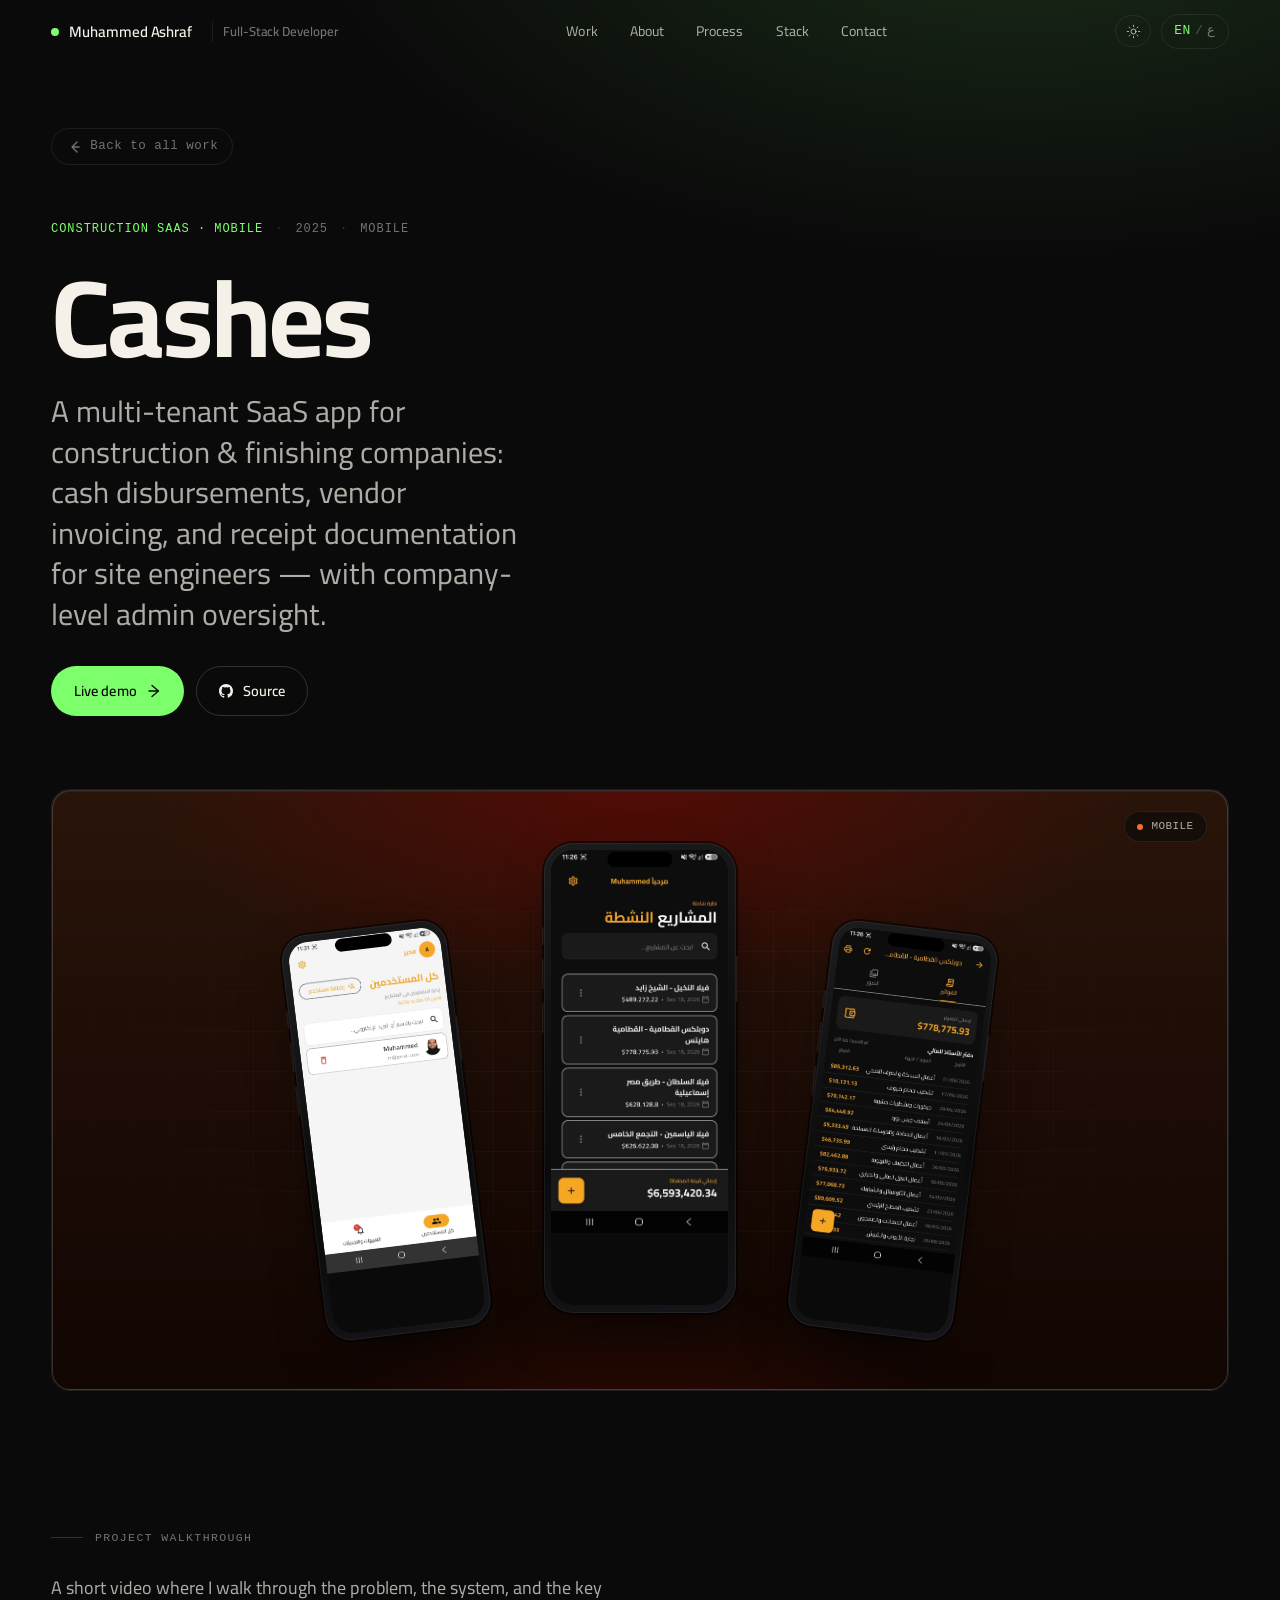
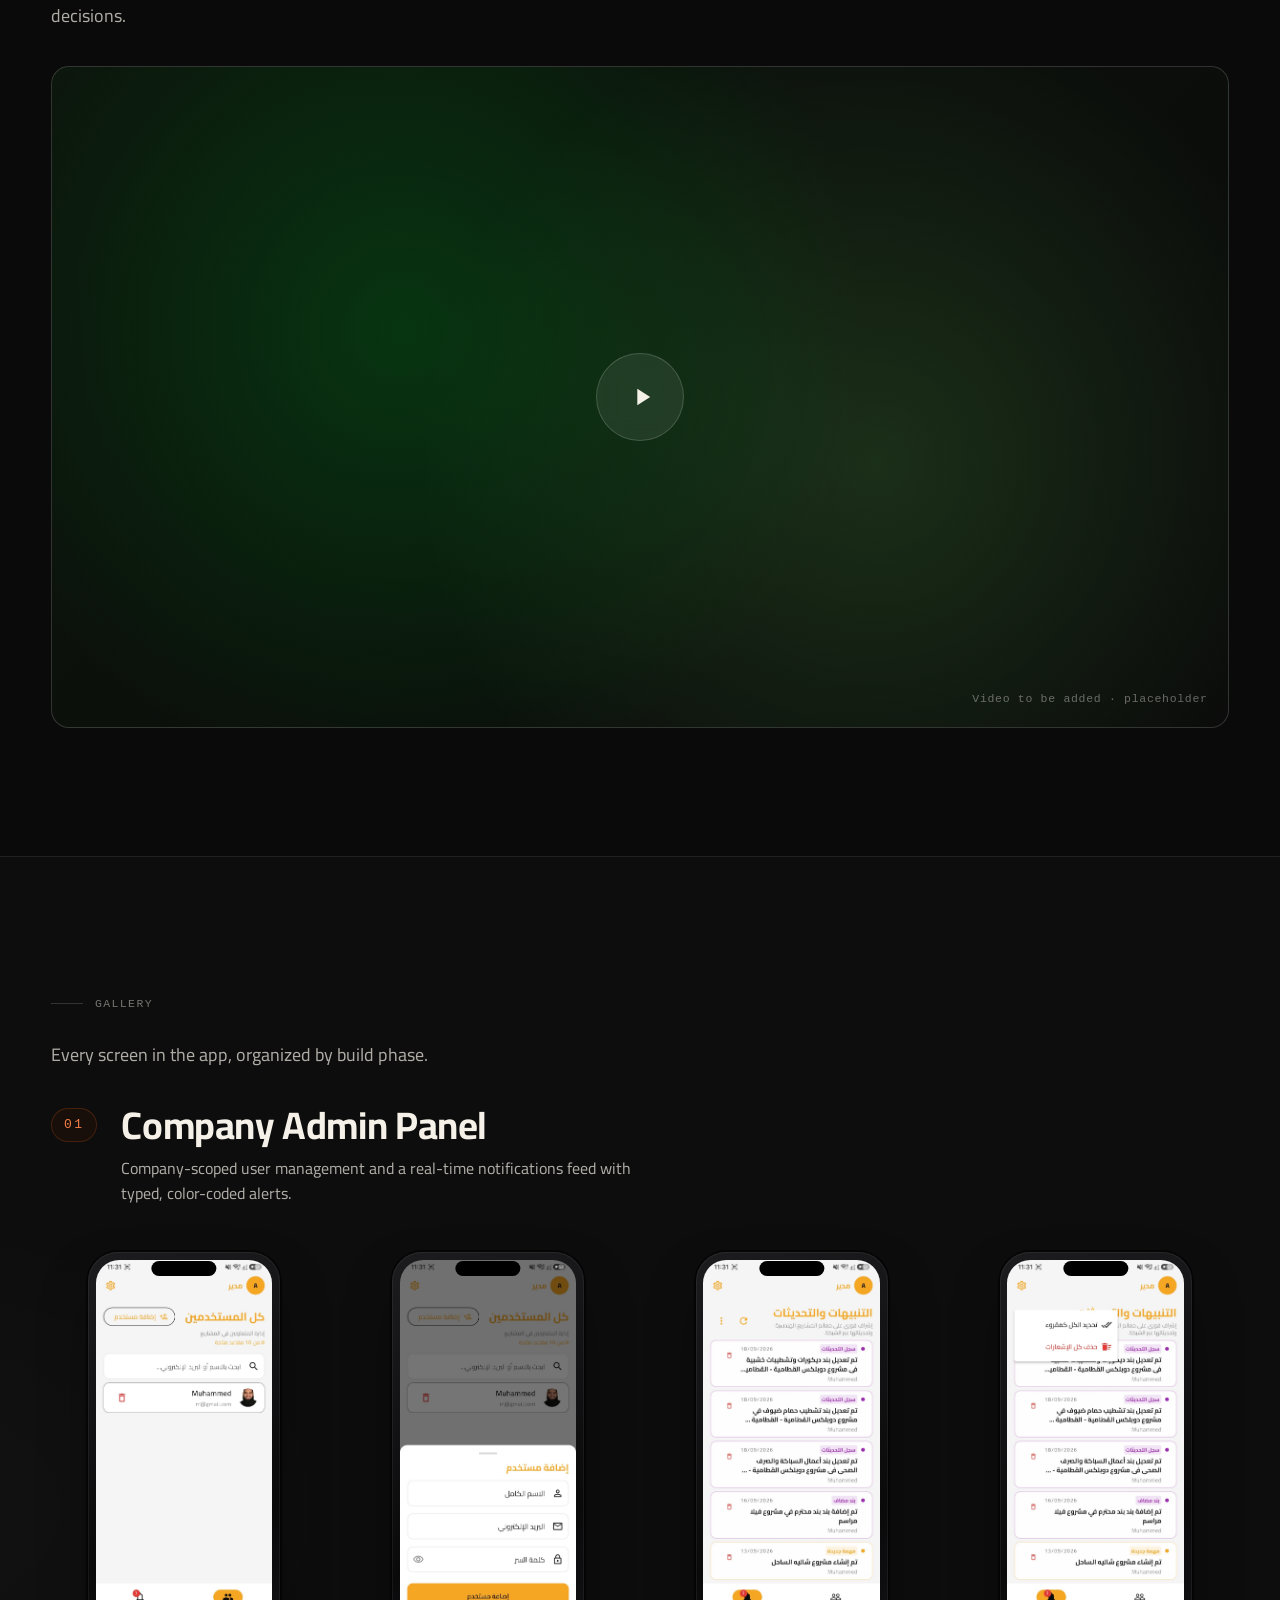
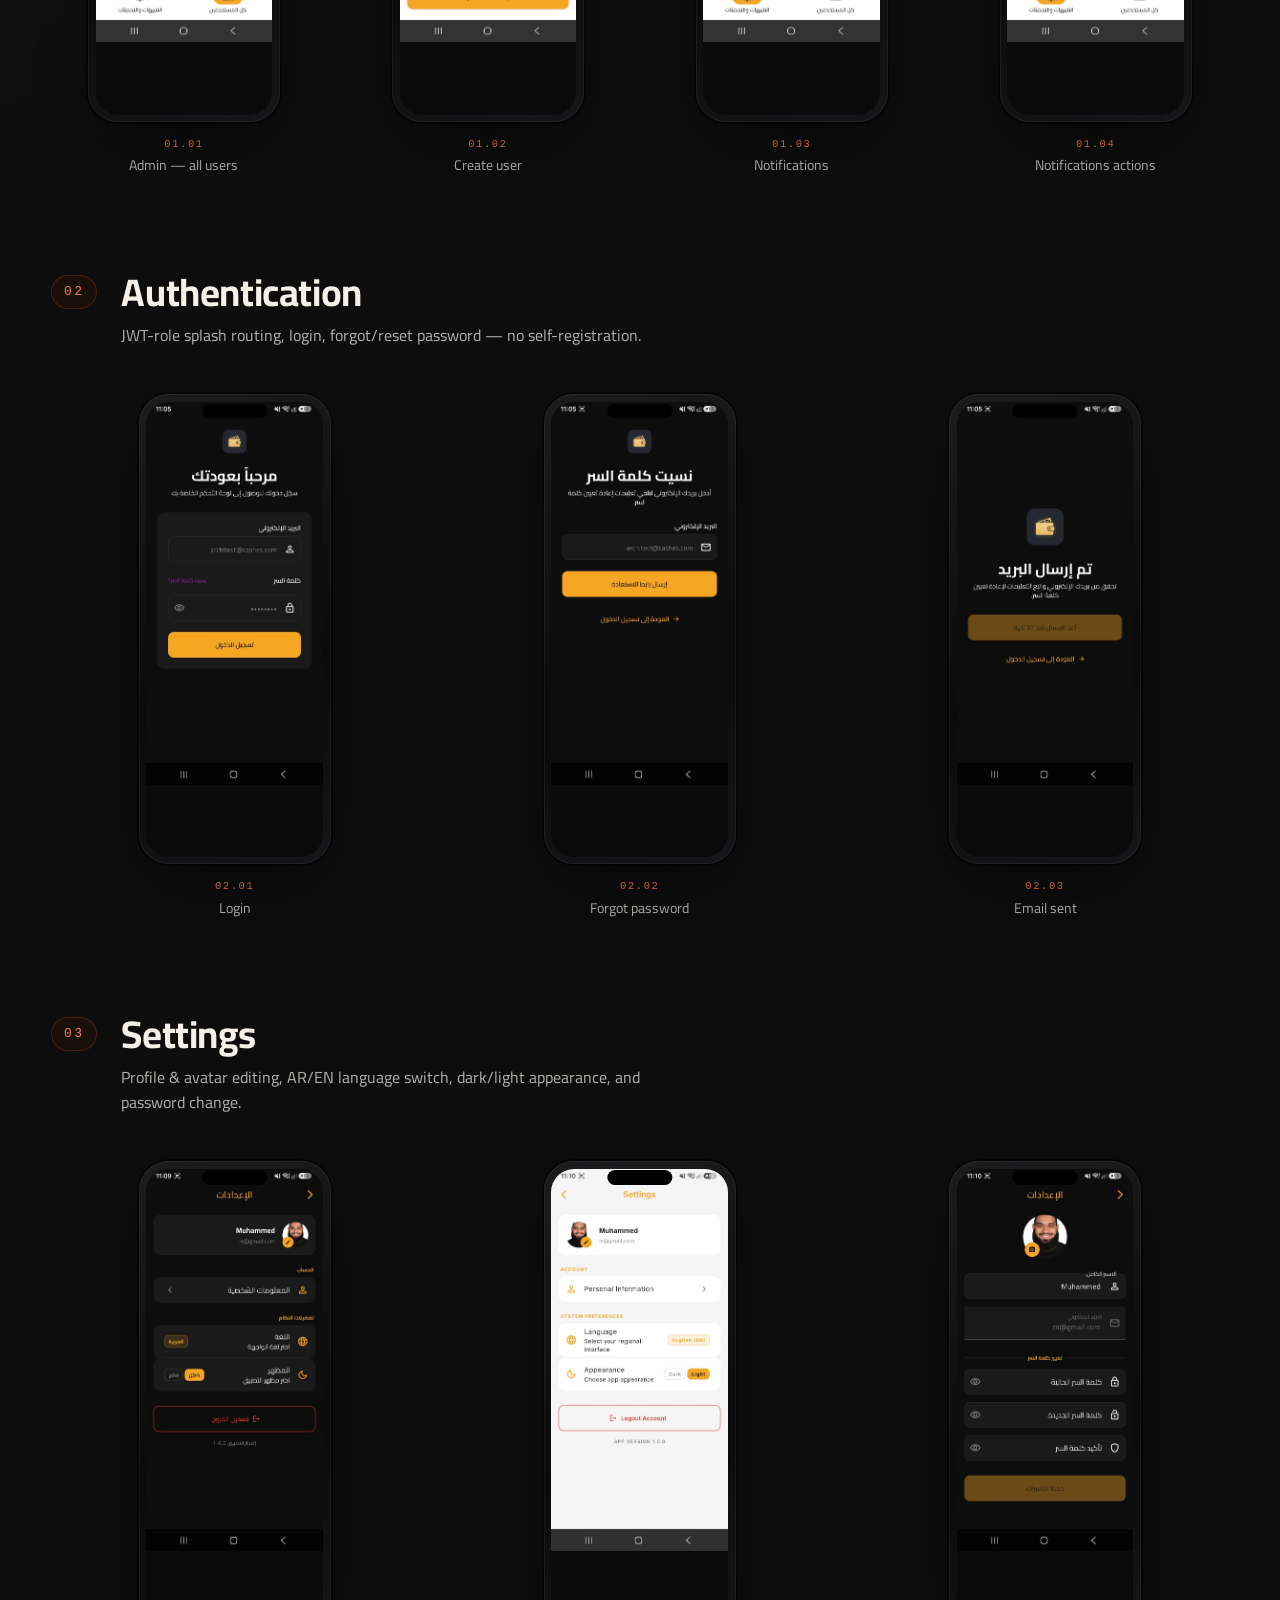
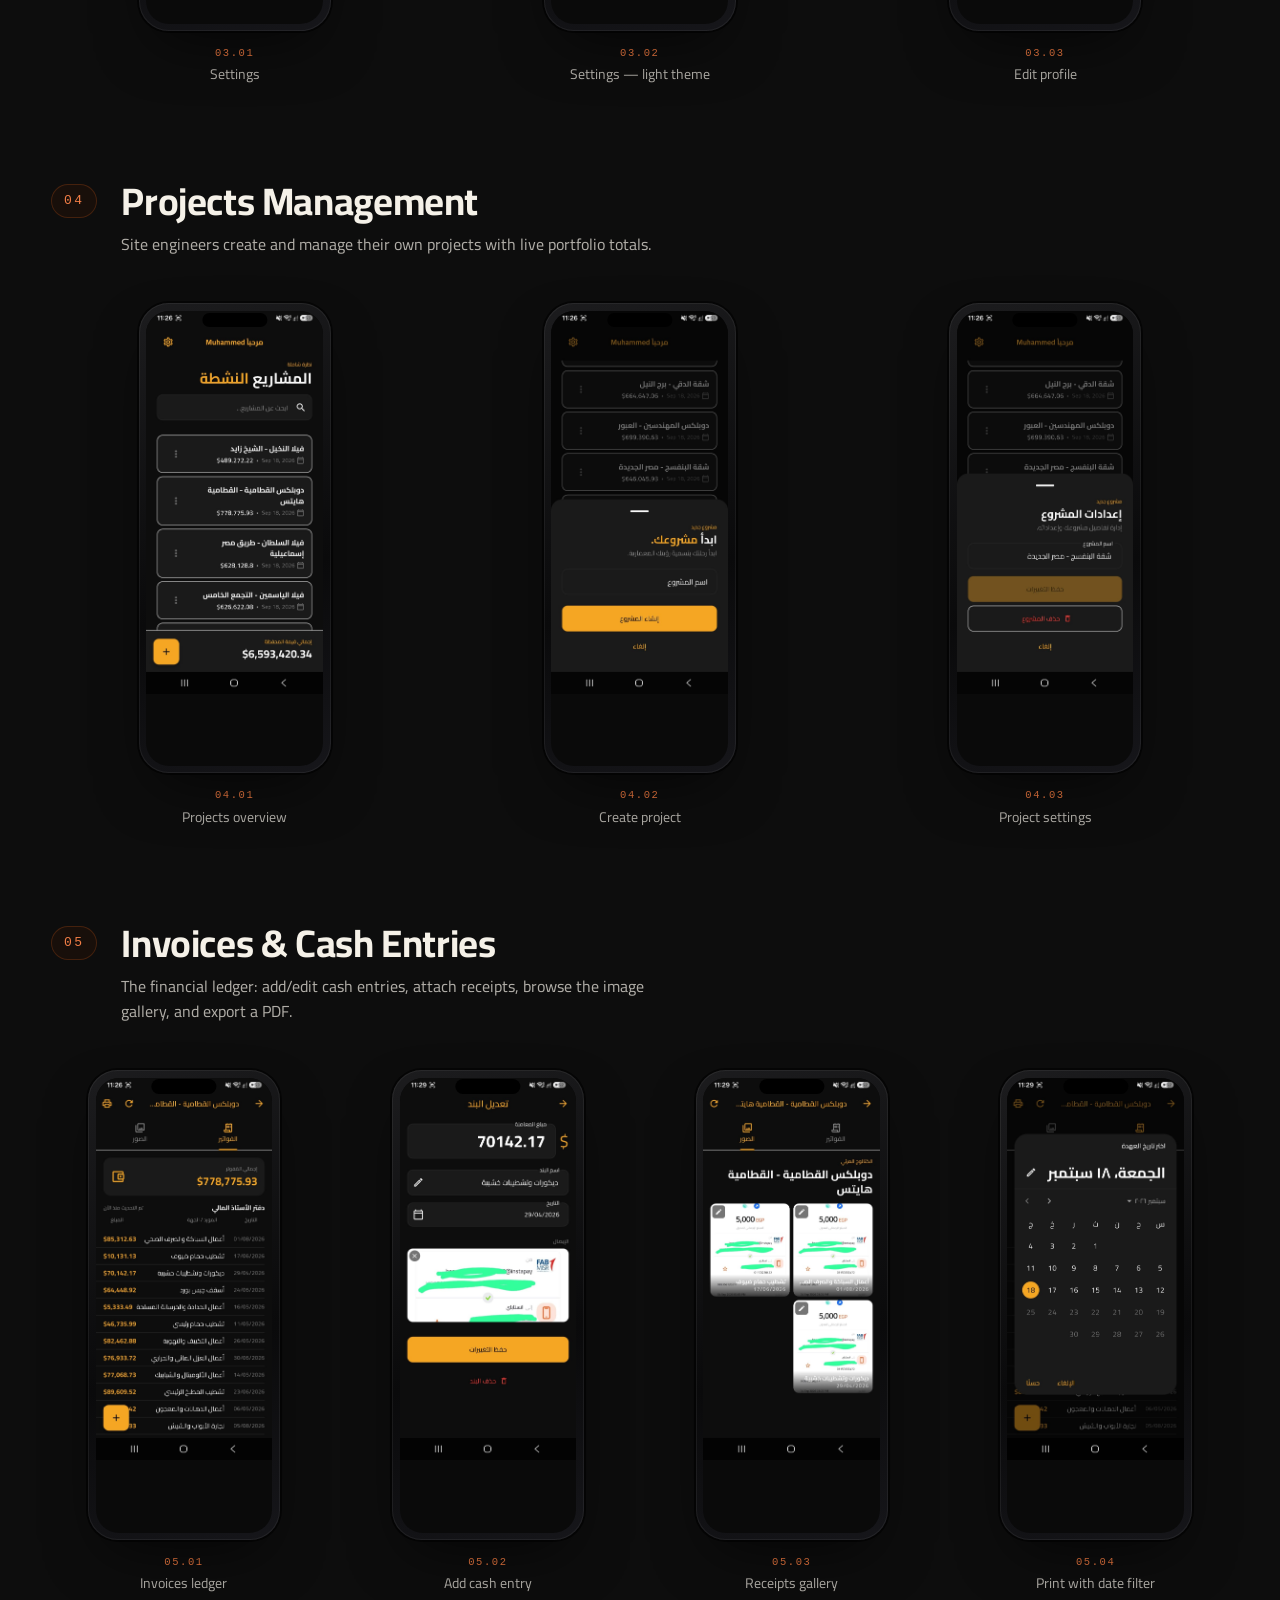
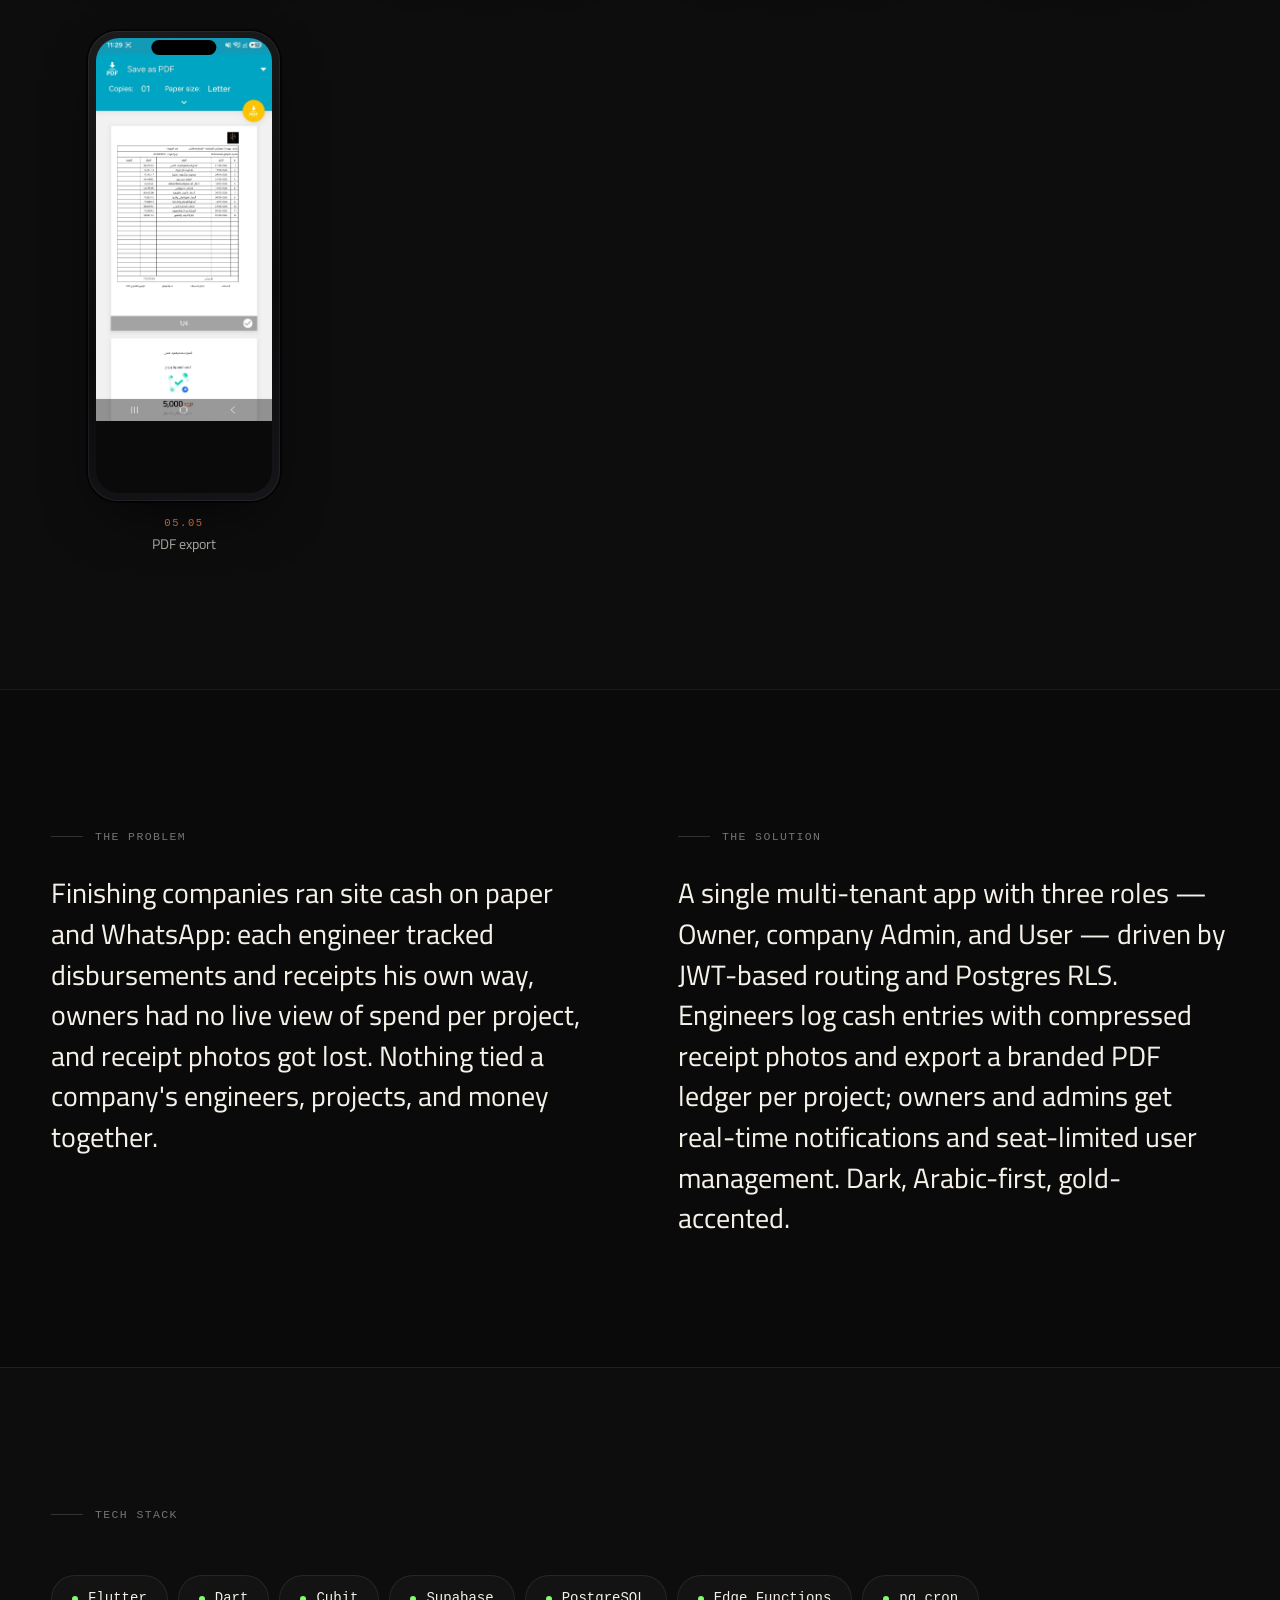
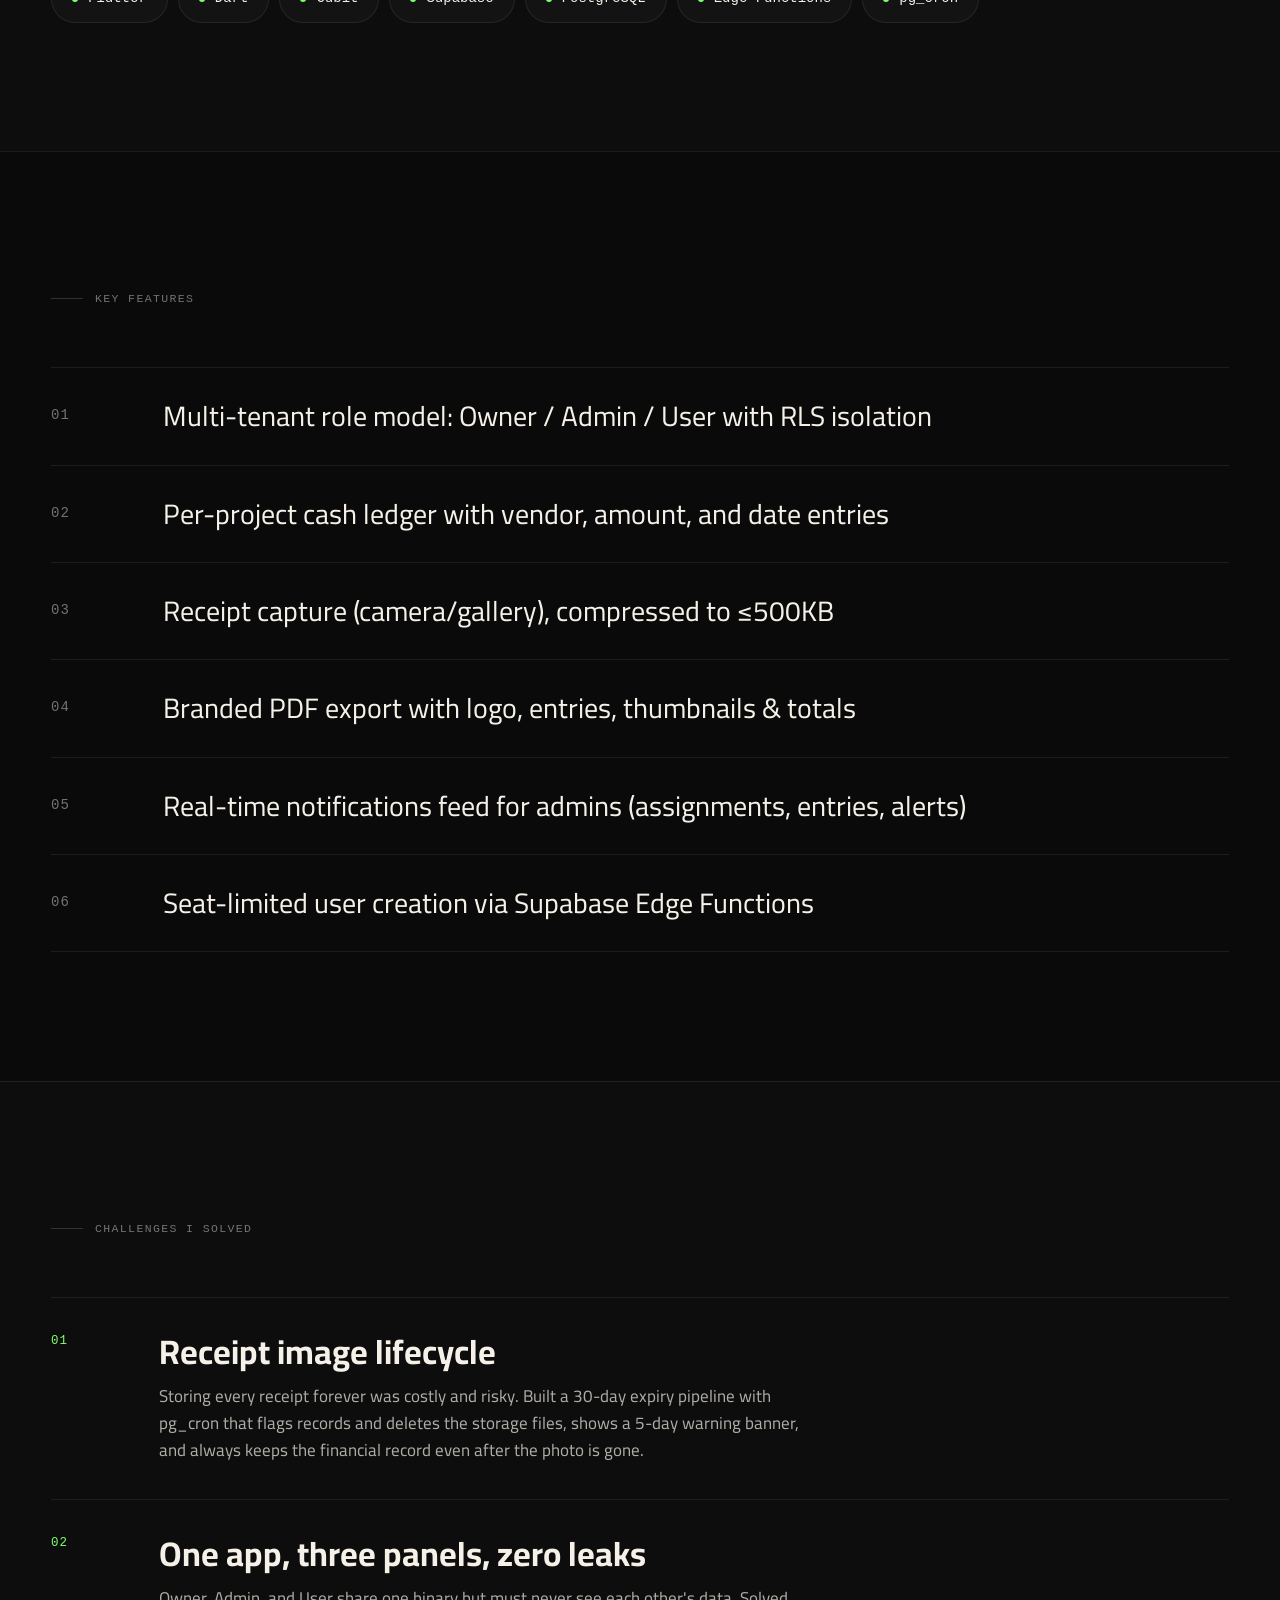
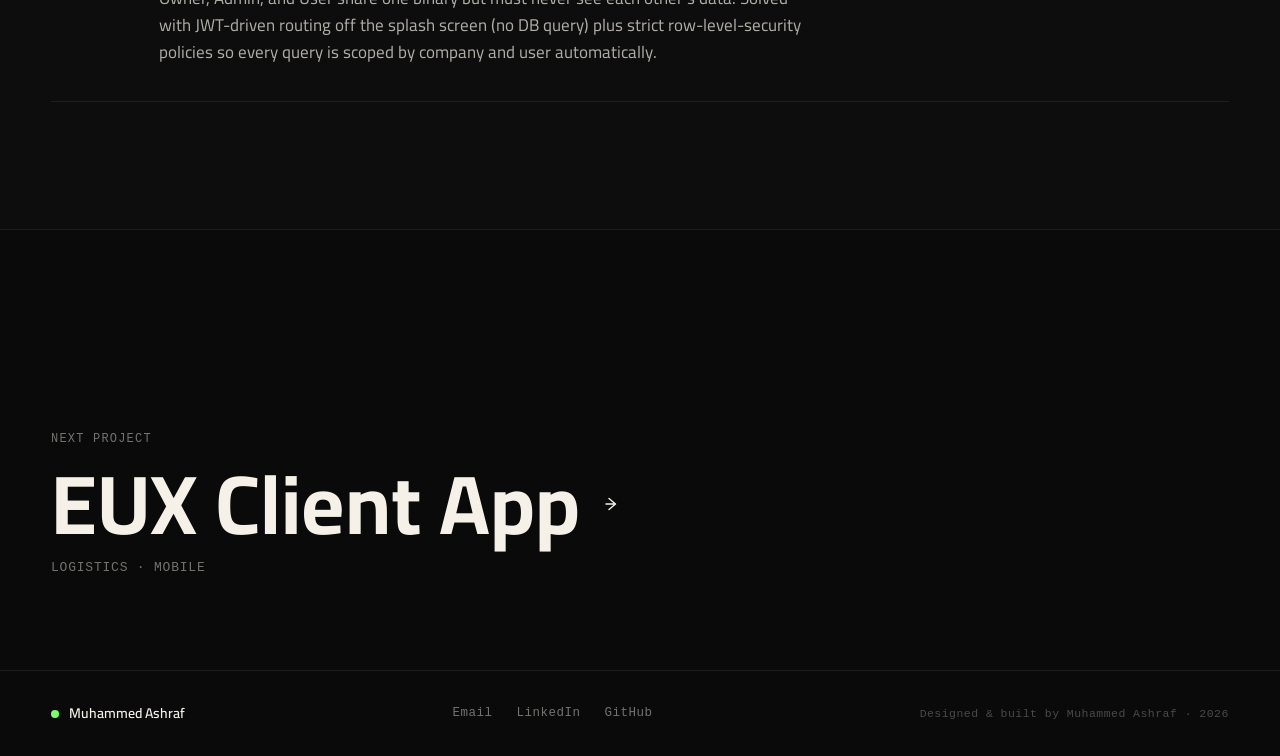
==== commit c655cdf2: "Add Cashes gallery images and remove Owner panel Replace all placeholder screens in project-cashes.h" ====
--- a/project-cashes.html
+++ b/project-cashes.html
@@ -98,7 +98,7 @@
                     <div class="phone-frame__bezel">
                       <div class="phone-frame__notch"></div>
                       <div class="phone-frame__screen">
-                        <div class="media-ph"><svg viewBox="0 0 24 24" fill="none" stroke="currentColor" stroke-width="1.5" stroke-linecap="round" stroke-linejoin="round" aria-hidden="true"><rect x="3" y="3" width="18" height="18" rx="2"/><circle cx="8.5" cy="8.5" r="1.6"/><path d="M21 15l-5-5L5 21"/></svg><span class="media-ph__label">Image soon</span></div>
+                        <img src="assets/cashes/Admin-Home-Screen.jpeg" alt="" class="phone-frame__shot" loading="lazy" />
                       </div>
                       <div class="phone-frame__side phone-frame__side--left">
                         <span class="phone-frame__btn phone-frame__btn--mute"></span>
@@ -116,7 +116,7 @@
                     <div class="phone-frame__bezel">
                       <div class="phone-frame__notch"></div>
                       <div class="phone-frame__screen">
-                        <div class="media-ph"><svg viewBox="0 0 24 24" fill="none" stroke="currentColor" stroke-width="1.5" stroke-linecap="round" stroke-linejoin="round" aria-hidden="true"><rect x="3" y="3" width="18" height="18" rx="2"/><circle cx="8.5" cy="8.5" r="1.6"/><path d="M21 15l-5-5L5 21"/></svg><span class="media-ph__label">Image soon</span></div>
+                        <img src="assets/cashes/Home-All-Projects.jpeg" alt="" class="phone-frame__shot" loading="lazy" />
                       </div>
                       <div class="phone-frame__side phone-frame__side--left">
                         <span class="phone-frame__btn phone-frame__btn--mute"></span>
@@ -134,7 +134,7 @@
                     <div class="phone-frame__bezel">
                       <div class="phone-frame__notch"></div>
                       <div class="phone-frame__screen">
-                        <div class="media-ph"><svg viewBox="0 0 24 24" fill="none" stroke="currentColor" stroke-width="1.5" stroke-linecap="round" stroke-linejoin="round" aria-hidden="true"><rect x="3" y="3" width="18" height="18" rx="2"/><circle cx="8.5" cy="8.5" r="1.6"/><path d="M21 15l-5-5L5 21"/></svg><span class="media-ph__label">Image soon</span></div>
+                        <img src="assets/cashes/Cashes-For-Project.jpeg" alt="" class="phone-frame__shot" loading="lazy" />
                       </div>
                       <div class="phone-frame__side phone-frame__side--left">
                         <span class="phone-frame__btn phone-frame__btn--mute"></span>
@@ -197,168 +197,139 @@
 
         <div class="phases-gallery phases-gallery--cashes">
 
-          <!-- Phase 01 -->
+          <!-- Phase 01 — Company Admin Panel -->
           <div class="anim-reveal phase">
             <div class="phase__head">
               <div class="phase__num">01</div>
               <div class="phase__head-content">
-                <h3 class="phase__title" data-i18n="cashes.ph01.title">Owner (CEO) Panel</h3>
-                <p class="phase__body" data-i18n="cashes.ph01.body">Companies overview, brand-logo setup, and user account creation across the whole platform.</p>
+                <h3 class="phase__title" data-i18n="cashes.ph02.title">Company Admin Panel</h3>
+                <p class="phase__body" data-i18n="cashes.ph02.body">Company-scoped user management and a real-time notifications feed with typed, color-coded alerts.</p>
               </div>
             </div>
             <div class="phase__screens">
               <div class="phase__screen-cell">
-                <div class="phone-frame"><div class="phone-frame__bezel"><div class="phone-frame__notch"></div><div class="phone-frame__screen"><div class="media-ph"><svg viewBox="0 0 24 24" fill="none" stroke="currentColor" stroke-width="1.5" stroke-linecap="round" stroke-linejoin="round" aria-hidden="true"><rect x="3" y="3" width="18" height="18" rx="2"/><circle cx="8.5" cy="8.5" r="1.6"/><path d="M21 15l-5-5L5 21"/></svg><span class="media-ph__label">Image soon</span></div></div></div></div>
-                <div class="phase__caption"><span class="phase__caption-num">01.01</span><span class="phase__caption-text" data-i18n="cashes.p1.1">Companies list</span></div>
-              </div>
-              <div class="phase__screen-cell">
-                <div class="phone-frame"><div class="phone-frame__bezel"><div class="phone-frame__notch"></div><div class="phone-frame__screen"><div class="media-ph"><svg viewBox="0 0 24 24" fill="none" stroke="currentColor" stroke-width="1.5" stroke-linecap="round" stroke-linejoin="round" aria-hidden="true"><rect x="3" y="3" width="18" height="18" rx="2"/><circle cx="8.5" cy="8.5" r="1.6"/><path d="M21 15l-5-5L5 21"/></svg><span class="media-ph__label">Image soon</span></div></div></div></div>
-                <div class="phase__caption"><span class="phase__caption-num">01.02</span><span class="phase__caption-text" data-i18n="cashes.p1.2">Add company</span></div>
-              </div>
-              <div class="phase__screen-cell">
-                <div class="phone-frame"><div class="phone-frame__bezel"><div class="phone-frame__notch"></div><div class="phone-frame__screen"><div class="media-ph"><svg viewBox="0 0 24 24" fill="none" stroke="currentColor" stroke-width="1.5" stroke-linecap="round" stroke-linejoin="round" aria-hidden="true"><rect x="3" y="3" width="18" height="18" rx="2"/><circle cx="8.5" cy="8.5" r="1.6"/><path d="M21 15l-5-5L5 21"/></svg><span class="media-ph__label">Image soon</span></div></div></div></div>
-                <div class="phase__caption"><span class="phase__caption-num">01.03</span><span class="phase__caption-text" data-i18n="cashes.p1.3">Edit company</span></div>
-              </div>
-              <div class="phase__screen-cell">
-                <div class="phone-frame"><div class="phone-frame__bezel"><div class="phone-frame__notch"></div><div class="phone-frame__screen"><div class="media-ph"><svg viewBox="0 0 24 24" fill="none" stroke="currentColor" stroke-width="1.5" stroke-linecap="round" stroke-linejoin="round" aria-hidden="true"><rect x="3" y="3" width="18" height="18" rx="2"/><circle cx="8.5" cy="8.5" r="1.6"/><path d="M21 15l-5-5L5 21"/></svg><span class="media-ph__label">Image soon</span></div></div></div></div>
-                <div class="phase__caption"><span class="phase__caption-num">01.04</span><span class="phase__caption-text" data-i18n="cashes.p1.4">Create user</span></div>
-              </div>
-              <div class="phase__screen-cell">
-                <div class="phone-frame"><div class="phone-frame__bezel"><div class="phone-frame__notch"></div><div class="phone-frame__screen"><div class="media-ph"><svg viewBox="0 0 24 24" fill="none" stroke="currentColor" stroke-width="1.5" stroke-linecap="round" stroke-linejoin="round" aria-hidden="true"><rect x="3" y="3" width="18" height="18" rx="2"/><circle cx="8.5" cy="8.5" r="1.6"/><path d="M21 15l-5-5L5 21"/></svg><span class="media-ph__label">Image soon</span></div></div></div></div>
-                <div class="phase__caption"><span class="phase__caption-num">01.05</span><span class="phase__caption-text" data-i18n="cashes.p1.5">Edit user</span></div>
-              </div>
-              <div class="phase__screen-cell">
-                <div class="phone-frame"><div class="phone-frame__bezel"><div class="phone-frame__notch"></div><div class="phone-frame__screen"><div class="media-ph"><svg viewBox="0 0 24 24" fill="none" stroke="currentColor" stroke-width="1.5" stroke-linecap="round" stroke-linejoin="round" aria-hidden="true"><rect x="3" y="3" width="18" height="18" rx="2"/><circle cx="8.5" cy="8.5" r="1.6"/><path d="M21 15l-5-5L5 21"/></svg><span class="media-ph__label">Image soon</span></div></div></div></div>
-                <div class="phase__caption"><span class="phase__caption-num">01.06</span><span class="phase__caption-text" data-i18n="cashes.p1.6">Company users</span></div>
-              </div>
-            </div>
-          </div>
-
-          <!-- Phase 02 -->
+                <div class="phone-frame"><div class="phone-frame__bezel"><div class="phone-frame__notch"></div><div class="phone-frame__screen"><img src="assets/cashes/Admin-Home-Screen.jpeg" alt="" class="phone-frame__shot" loading="lazy" /></div></div></div>
+                <div class="phase__caption"><span class="phase__caption-num">01.01</span><span class="phase__caption-text" data-i18n="cashes.p2.1">Admin — all users</span></div>
+              </div>
+              <div class="phase__screen-cell">
+                <div class="phone-frame"><div class="phone-frame__bezel"><div class="phone-frame__notch"></div><div class="phone-frame__screen"><img src="assets/cashes/Admin-Add-New-Account.jpeg" alt="" class="phone-frame__shot" loading="lazy" /></div></div></div>
+                <div class="phase__caption"><span class="phase__caption-num">01.02</span><span class="phase__caption-text" data-i18n="cashes.p1.4">Create user</span></div>
+              </div>
+              <div class="phase__screen-cell">
+                <div class="phone-frame"><div class="phone-frame__bezel"><div class="phone-frame__notch"></div><div class="phone-frame__screen"><img src="assets/cashes/Admin-Notifiction-Screen.jpeg" alt="" class="phone-frame__shot" loading="lazy" /></div></div></div>
+                <div class="phase__caption"><span class="phase__caption-num">01.03</span><span class="phase__caption-text" data-i18n="cashes.p2.2">Notifications</span></div>
+              </div>
+              <div class="phase__screen-cell">
+                <div class="phone-frame"><div class="phone-frame__bezel"><div class="phone-frame__notch"></div><div class="phone-frame__screen"><img src="assets/cashes/Admin-Notifications-Delete-All-Cashes.jpeg" alt="" class="phone-frame__shot" loading="lazy" /></div></div></div>
+                <div class="phase__caption"><span class="phase__caption-num">01.04</span><span class="phase__caption-text">Notifications actions</span></div>
+              </div>
+            </div>
+          </div>
+
+          <!-- Phase 02 — Authentication -->
           <div class="anim-reveal phase">
             <div class="phase__head">
               <div class="phase__num">02</div>
               <div class="phase__head-content">
-                <h3 class="phase__title" data-i18n="cashes.ph02.title">Company Admin Panel</h3>
-                <p class="phase__body" data-i18n="cashes.ph02.body">Company-scoped user management and a real-time notifications feed with typed, color-coded alerts.</p>
+                <h3 class="phase__title" data-i18n="cashes.ph03.title">Authentication</h3>
+                <p class="phase__body" data-i18n="cashes.ph03.body">JWT-role splash routing, login, forgot/reset password — no self-registration.</p>
               </div>
             </div>
             <div class="phase__screens">
               <div class="phase__screen-cell">
-                <div class="phone-frame"><div class="phone-frame__bezel"><div class="phone-frame__notch"></div><div class="phone-frame__screen"><div class="media-ph"><svg viewBox="0 0 24 24" fill="none" stroke="currentColor" stroke-width="1.5" stroke-linecap="round" stroke-linejoin="round" aria-hidden="true"><rect x="3" y="3" width="18" height="18" rx="2"/><circle cx="8.5" cy="8.5" r="1.6"/><path d="M21 15l-5-5L5 21"/></svg><span class="media-ph__label">Image soon</span></div></div></div></div>
-                <div class="phase__caption"><span class="phase__caption-num">02.01</span><span class="phase__caption-text" data-i18n="cashes.p2.1">Admin — all users</span></div>
-              </div>
-              <div class="phase__screen-cell">
-                <div class="phone-frame"><div class="phone-frame__bezel"><div class="phone-frame__notch"></div><div class="phone-frame__screen"><div class="media-ph"><svg viewBox="0 0 24 24" fill="none" stroke="currentColor" stroke-width="1.5" stroke-linecap="round" stroke-linejoin="round" aria-hidden="true"><rect x="3" y="3" width="18" height="18" rx="2"/><circle cx="8.5" cy="8.5" r="1.6"/><path d="M21 15l-5-5L5 21"/></svg><span class="media-ph__label">Image soon</span></div></div></div></div>
-                <div class="phase__caption"><span class="phase__caption-num">02.02</span><span class="phase__caption-text" data-i18n="cashes.p2.2">Notifications</span></div>
-              </div>
-            </div>
-          </div>
-
-          <!-- Phase 03 -->
+                <div class="phone-frame"><div class="phone-frame__bezel"><div class="phone-frame__notch"></div><div class="phone-frame__screen"><img src="assets/cashes/Login.jpeg" alt="" class="phone-frame__shot" loading="lazy" /></div></div></div>
+                <div class="phase__caption"><span class="phase__caption-num">02.01</span><span class="phase__caption-text" data-i18n="cashes.p3.2">Login</span></div>
+              </div>
+              <div class="phase__screen-cell">
+                <div class="phone-frame"><div class="phone-frame__bezel"><div class="phone-frame__notch"></div><div class="phone-frame__screen"><img src="assets/cashes/Forget-password.jpeg" alt="" class="phone-frame__shot" loading="lazy" /></div></div></div>
+                <div class="phase__caption"><span class="phase__caption-num">02.02</span><span class="phase__caption-text" data-i18n="cashes.p3.3">Forgot password</span></div>
+              </div>
+              <div class="phase__screen-cell">
+                <div class="phone-frame"><div class="phone-frame__bezel"><div class="phone-frame__notch"></div><div class="phone-frame__screen"><img src="assets/cashes/Sent-Mail-To-Reset-Password.jpeg" alt="" class="phone-frame__shot" loading="lazy" /></div></div></div>
+                <div class="phase__caption"><span class="phase__caption-num">02.03</span><span class="phase__caption-text" data-i18n="cashes.p3.4">Email sent</span></div>
+              </div>
+            </div>
+          </div>
+
+          <!-- Phase 03 — Settings -->
           <div class="anim-reveal phase">
             <div class="phase__head">
               <div class="phase__num">03</div>
               <div class="phase__head-content">
-                <h3 class="phase__title" data-i18n="cashes.ph03.title">Authentication</h3>
-                <p class="phase__body" data-i18n="cashes.ph03.body">JWT-role splash routing, login, forgot/reset password — no self-registration.</p>
+                <h3 class="phase__title" data-i18n="cashes.ph04.title">Settings</h3>
+                <p class="phase__body" data-i18n="cashes.ph04.body">Profile & avatar editing, AR/EN language switch, dark/light appearance, and password change.</p>
               </div>
             </div>
             <div class="phase__screens">
               <div class="phase__screen-cell">
-                <div class="phone-frame"><div class="phone-frame__bezel"><div class="phone-frame__notch"></div><div class="phone-frame__screen"><div class="media-ph"><svg viewBox="0 0 24 24" fill="none" stroke="currentColor" stroke-width="1.5" stroke-linecap="round" stroke-linejoin="round" aria-hidden="true"><rect x="3" y="3" width="18" height="18" rx="2"/><circle cx="8.5" cy="8.5" r="1.6"/><path d="M21 15l-5-5L5 21"/></svg><span class="media-ph__label">Image soon</span></div></div></div></div>
-                <div class="phase__caption"><span class="phase__caption-num">03.01</span><span class="phase__caption-text" data-i18n="cashes.p3.1">Splash</span></div>
-              </div>
-              <div class="phase__screen-cell">
-                <div class="phone-frame"><div class="phone-frame__bezel"><div class="phone-frame__notch"></div><div class="phone-frame__screen"><div class="media-ph"><svg viewBox="0 0 24 24" fill="none" stroke="currentColor" stroke-width="1.5" stroke-linecap="round" stroke-linejoin="round" aria-hidden="true"><rect x="3" y="3" width="18" height="18" rx="2"/><circle cx="8.5" cy="8.5" r="1.6"/><path d="M21 15l-5-5L5 21"/></svg><span class="media-ph__label">Image soon</span></div></div></div></div>
-                <div class="phase__caption"><span class="phase__caption-num">03.02</span><span class="phase__caption-text" data-i18n="cashes.p3.2">Login</span></div>
-              </div>
-              <div class="phase__screen-cell">
-                <div class="phone-frame"><div class="phone-frame__bezel"><div class="phone-frame__notch"></div><div class="phone-frame__screen"><div class="media-ph"><svg viewBox="0 0 24 24" fill="none" stroke="currentColor" stroke-width="1.5" stroke-linecap="round" stroke-linejoin="round" aria-hidden="true"><rect x="3" y="3" width="18" height="18" rx="2"/><circle cx="8.5" cy="8.5" r="1.6"/><path d="M21 15l-5-5L5 21"/></svg><span class="media-ph__label">Image soon</span></div></div></div></div>
-                <div class="phase__caption"><span class="phase__caption-num">03.03</span><span class="phase__caption-text" data-i18n="cashes.p3.3">Forgot password</span></div>
-              </div>
-              <div class="phase__screen-cell">
-                <div class="phone-frame"><div class="phone-frame__bezel"><div class="phone-frame__notch"></div><div class="phone-frame__screen"><div class="media-ph"><svg viewBox="0 0 24 24" fill="none" stroke="currentColor" stroke-width="1.5" stroke-linecap="round" stroke-linejoin="round" aria-hidden="true"><rect x="3" y="3" width="18" height="18" rx="2"/><circle cx="8.5" cy="8.5" r="1.6"/><path d="M21 15l-5-5L5 21"/></svg><span class="media-ph__label">Image soon</span></div></div></div></div>
-                <div class="phase__caption"><span class="phase__caption-num">03.04</span><span class="phase__caption-text" data-i18n="cashes.p3.4">Email sent</span></div>
-              </div>
-            </div>
-          </div>
-
-          <!-- Phase 04 -->
+                <div class="phone-frame"><div class="phone-frame__bezel"><div class="phone-frame__notch"></div><div class="phone-frame__screen"><img src="assets/cashes/Settings.jpeg" alt="" class="phone-frame__shot" loading="lazy" /></div></div></div>
+                <div class="phase__caption"><span class="phase__caption-num">03.01</span><span class="phase__caption-text" data-i18n="cashes.p4.1">Settings</span></div>
+              </div>
+              <div class="phase__screen-cell">
+                <div class="phone-frame"><div class="phone-frame__bezel"><div class="phone-frame__notch"></div><div class="phone-frame__screen"><img src="assets/cashes/Settings-Light-Theme.jpeg" alt="" class="phone-frame__shot" loading="lazy" /></div></div></div>
+                <div class="phase__caption"><span class="phase__caption-num">03.02</span><span class="phase__caption-text">Settings — light theme</span></div>
+              </div>
+              <div class="phase__screen-cell">
+                <div class="phone-frame"><div class="phone-frame__bezel"><div class="phone-frame__notch"></div><div class="phone-frame__screen"><img src="assets/cashes/Edit-Profile-Details.jpeg" alt="" class="phone-frame__shot" loading="lazy" /></div></div></div>
+                <div class="phase__caption"><span class="phase__caption-num">03.03</span><span class="phase__caption-text" data-i18n="cashes.p4.2">Edit profile</span></div>
+              </div>
+            </div>
+          </div>
+
+          <!-- Phase 04 — Projects Management -->
           <div class="anim-reveal phase">
             <div class="phase__head">
               <div class="phase__num">04</div>
               <div class="phase__head-content">
-                <h3 class="phase__title" data-i18n="cashes.ph04.title">Settings</h3>
-                <p class="phase__body" data-i18n="cashes.ph04.body">Profile & avatar editing, AR/EN language switch, dark/light appearance, and password change.</p>
+                <h3 class="phase__title" data-i18n="cashes.ph05.title">Projects Management</h3>
+                <p class="phase__body" data-i18n="cashes.ph05.body">Site engineers create and manage their own projects with live portfolio totals.</p>
               </div>
             </div>
             <div class="phase__screens">
               <div class="phase__screen-cell">
-                <div class="phone-frame"><div class="phone-frame__bezel"><div class="phone-frame__notch"></div><div class="phone-frame__screen"><div class="media-ph"><svg viewBox="0 0 24 24" fill="none" stroke="currentColor" stroke-width="1.5" stroke-linecap="round" stroke-linejoin="round" aria-hidden="true"><rect x="3" y="3" width="18" height="18" rx="2"/><circle cx="8.5" cy="8.5" r="1.6"/><path d="M21 15l-5-5L5 21"/></svg><span class="media-ph__label">Image soon</span></div></div></div></div>
-                <div class="phase__caption"><span class="phase__caption-num">04.01</span><span class="phase__caption-text" data-i18n="cashes.p4.1">Settings</span></div>
-              </div>
-              <div class="phase__screen-cell">
-                <div class="phone-frame"><div class="phone-frame__bezel"><div class="phone-frame__notch"></div><div class="phone-frame__screen"><div class="media-ph"><svg viewBox="0 0 24 24" fill="none" stroke="currentColor" stroke-width="1.5" stroke-linecap="round" stroke-linejoin="round" aria-hidden="true"><rect x="3" y="3" width="18" height="18" rx="2"/><circle cx="8.5" cy="8.5" r="1.6"/><path d="M21 15l-5-5L5 21"/></svg><span class="media-ph__label">Image soon</span></div></div></div></div>
-                <div class="phase__caption"><span class="phase__caption-num">04.02</span><span class="phase__caption-text" data-i18n="cashes.p4.2">Edit profile</span></div>
-              </div>
-            </div>
-          </div>
-
-          <!-- Phase 05 -->
+                <div class="phone-frame"><div class="phone-frame__bezel"><div class="phone-frame__notch"></div><div class="phone-frame__screen"><img src="assets/cashes/Home-All-Projects.jpeg" alt="" class="phone-frame__shot" loading="lazy" /></div></div></div>
+                <div class="phase__caption"><span class="phase__caption-num">04.01</span><span class="phase__caption-text" data-i18n="cashes.p5.1">Projects overview</span></div>
+              </div>
+              <div class="phase__screen-cell">
+                <div class="phone-frame"><div class="phone-frame__bezel"><div class="phone-frame__notch"></div><div class="phone-frame__screen"><img src="assets/cashes/Create-Project.jpeg" alt="" class="phone-frame__shot" loading="lazy" /></div></div></div>
+                <div class="phase__caption"><span class="phase__caption-num">04.02</span><span class="phase__caption-text" data-i18n="cashes.p5.2">Create project</span></div>
+              </div>
+              <div class="phase__screen-cell">
+                <div class="phone-frame"><div class="phone-frame__bezel"><div class="phone-frame__notch"></div><div class="phone-frame__screen"><img src="assets/cashes/Edit-Project.jpeg" alt="" class="phone-frame__shot" loading="lazy" /></div></div></div>
+                <div class="phase__caption"><span class="phase__caption-num">04.03</span><span class="phase__caption-text" data-i18n="cashes.p5.3">Project settings</span></div>
+              </div>
+            </div>
+          </div>
+
+          <!-- Phase 05 — Invoices & Cash Entries -->
           <div class="anim-reveal phase">
             <div class="phase__head">
               <div class="phase__num">05</div>
               <div class="phase__head-content">
-                <h3 class="phase__title" data-i18n="cashes.ph05.title">Projects Management</h3>
-                <p class="phase__body" data-i18n="cashes.ph05.body">Site engineers create and manage their own projects with live portfolio totals.</p>
-              </div>
-            </div>
-            <div class="phase__screens">
-              <div class="phase__screen-cell">
-                <div class="phone-frame"><div class="phone-frame__bezel"><div class="phone-frame__notch"></div><div class="phone-frame__screen"><div class="media-ph"><svg viewBox="0 0 24 24" fill="none" stroke="currentColor" stroke-width="1.5" stroke-linecap="round" stroke-linejoin="round" aria-hidden="true"><rect x="3" y="3" width="18" height="18" rx="2"/><circle cx="8.5" cy="8.5" r="1.6"/><path d="M21 15l-5-5L5 21"/></svg><span class="media-ph__label">Image soon</span></div></div></div></div>
-                <div class="phase__caption"><span class="phase__caption-num">05.01</span><span class="phase__caption-text" data-i18n="cashes.p5.1">Projects overview</span></div>
-              </div>
-              <div class="phase__screen-cell">
-                <div class="phone-frame"><div class="phone-frame__bezel"><div class="phone-frame__notch"></div><div class="phone-frame__screen"><div class="media-ph"><svg viewBox="0 0 24 24" fill="none" stroke="currentColor" stroke-width="1.5" stroke-linecap="round" stroke-linejoin="round" aria-hidden="true"><rect x="3" y="3" width="18" height="18" rx="2"/><circle cx="8.5" cy="8.5" r="1.6"/><path d="M21 15l-5-5L5 21"/></svg><span class="media-ph__label">Image soon</span></div></div></div></div>
-                <div class="phase__caption"><span class="phase__caption-num">05.02</span><span class="phase__caption-text" data-i18n="cashes.p5.2">Create project</span></div>
-              </div>
-              <div class="phase__screen-cell">
-                <div class="phone-frame"><div class="phone-frame__bezel"><div class="phone-frame__notch"></div><div class="phone-frame__screen"><div class="media-ph"><svg viewBox="0 0 24 24" fill="none" stroke="currentColor" stroke-width="1.5" stroke-linecap="round" stroke-linejoin="round" aria-hidden="true"><rect x="3" y="3" width="18" height="18" rx="2"/><circle cx="8.5" cy="8.5" r="1.6"/><path d="M21 15l-5-5L5 21"/></svg><span class="media-ph__label">Image soon</span></div></div></div></div>
-                <div class="phase__caption"><span class="phase__caption-num">05.03</span><span class="phase__caption-text" data-i18n="cashes.p5.3">Project settings</span></div>
-              </div>
-            </div>
-          </div>
-
-          <!-- Phase 06 -->
-          <div class="anim-reveal phase">
-            <div class="phase__head">
-              <div class="phase__num">06</div>
-              <div class="phase__head-content">
                 <h3 class="phase__title" data-i18n="cashes.ph06.title">Invoices & Cash Entries</h3>
                 <p class="phase__body" data-i18n="cashes.ph06.body">The financial ledger: add/edit cash entries, attach receipts, browse the image gallery, and export a PDF.</p>
               </div>
             </div>
             <div class="phase__screens">
               <div class="phase__screen-cell">
-                <div class="phone-frame"><div class="phone-frame__bezel"><div class="phone-frame__notch"></div><div class="phone-frame__screen"><div class="media-ph"><svg viewBox="0 0 24 24" fill="none" stroke="currentColor" stroke-width="1.5" stroke-linecap="round" stroke-linejoin="round" aria-hidden="true"><rect x="3" y="3" width="18" height="18" rx="2"/><circle cx="8.5" cy="8.5" r="1.6"/><path d="M21 15l-5-5L5 21"/></svg><span class="media-ph__label">Image soon</span></div></div></div></div>
-                <div class="phase__caption"><span class="phase__caption-num">06.01</span><span class="phase__caption-text" data-i18n="cashes.p6.1">Project details</span></div>
-              </div>
-              <div class="phase__screen-cell">
-                <div class="phone-frame"><div class="phone-frame__bezel"><div class="phone-frame__notch"></div><div class="phone-frame__screen"><div class="media-ph"><svg viewBox="0 0 24 24" fill="none" stroke="currentColor" stroke-width="1.5" stroke-linecap="round" stroke-linejoin="round" aria-hidden="true"><rect x="3" y="3" width="18" height="18" rx="2"/><circle cx="8.5" cy="8.5" r="1.6"/><path d="M21 15l-5-5L5 21"/></svg><span class="media-ph__label">Image soon</span></div></div></div></div>
-                <div class="phase__caption"><span class="phase__caption-num">06.02</span><span class="phase__caption-text" data-i18n="cashes.p6.2">Invoices ledger</span></div>
-              </div>
-              <div class="phase__screen-cell">
-                <div class="phone-frame"><div class="phone-frame__bezel"><div class="phone-frame__notch"></div><div class="phone-frame__screen"><div class="media-ph"><svg viewBox="0 0 24 24" fill="none" stroke="currentColor" stroke-width="1.5" stroke-linecap="round" stroke-linejoin="round" aria-hidden="true"><rect x="3" y="3" width="18" height="18" rx="2"/><circle cx="8.5" cy="8.5" r="1.6"/><path d="M21 15l-5-5L5 21"/></svg><span class="media-ph__label">Image soon</span></div></div></div></div>
-                <div class="phase__caption"><span class="phase__caption-num">06.03</span><span class="phase__caption-text" data-i18n="cashes.p6.3">Add cash entry</span></div>
-              </div>
-              <div class="phase__screen-cell">
-                <div class="phone-frame"><div class="phone-frame__bezel"><div class="phone-frame__notch"></div><div class="phone-frame__screen"><div class="media-ph"><svg viewBox="0 0 24 24" fill="none" stroke="currentColor" stroke-width="1.5" stroke-linecap="round" stroke-linejoin="round" aria-hidden="true"><rect x="3" y="3" width="18" height="18" rx="2"/><circle cx="8.5" cy="8.5" r="1.6"/><path d="M21 15l-5-5L5 21"/></svg><span class="media-ph__label">Image soon</span></div></div></div></div>
-                <div class="phase__caption"><span class="phase__caption-num">06.04</span><span class="phase__caption-text" data-i18n="cashes.p6.4">Edit cash entry</span></div>
-              </div>
-              <div class="phase__screen-cell">
-                <div class="phone-frame"><div class="phone-frame__bezel"><div class="phone-frame__notch"></div><div class="phone-frame__screen"><div class="media-ph"><svg viewBox="0 0 24 24" fill="none" stroke="currentColor" stroke-width="1.5" stroke-linecap="round" stroke-linejoin="round" aria-hidden="true"><rect x="3" y="3" width="18" height="18" rx="2"/><circle cx="8.5" cy="8.5" r="1.6"/><path d="M21 15l-5-5L5 21"/></svg><span class="media-ph__label">Image soon</span></div></div></div></div>
-                <div class="phase__caption"><span class="phase__caption-num">06.05</span><span class="phase__caption-text" data-i18n="cashes.p6.5">Receipts gallery</span></div>
+                <div class="phone-frame"><div class="phone-frame__bezel"><div class="phone-frame__notch"></div><div class="phone-frame__screen"><img src="assets/cashes/Cashes-For-Project.jpeg" alt="" class="phone-frame__shot" loading="lazy" /></div></div></div>
+                <div class="phase__caption"><span class="phase__caption-num">05.01</span><span class="phase__caption-text" data-i18n="cashes.p6.2">Invoices ledger</span></div>
+              </div>
+              <div class="phase__screen-cell">
+                <div class="phone-frame"><div class="phone-frame__bezel"><div class="phone-frame__notch"></div><div class="phone-frame__screen"><img src="assets/cashes/Add-Cash-Entry.jpeg" alt="" class="phone-frame__shot" loading="lazy" /></div></div></div>
+                <div class="phase__caption"><span class="phase__caption-num">05.02</span><span class="phase__caption-text" data-i18n="cashes.p6.3">Add cash entry</span></div>
+              </div>
+              <div class="phase__screen-cell">
+                <div class="phone-frame"><div class="phone-frame__bezel"><div class="phone-frame__notch"></div><div class="phone-frame__screen"><img src="assets/cashes/Cashes-Entiries-For-Project-Images.jpeg" alt="" class="phone-frame__shot" loading="lazy" /></div></div></div>
+                <div class="phase__caption"><span class="phase__caption-num">05.03</span><span class="phase__caption-text" data-i18n="cashes.p6.5">Receipts gallery</span></div>
+              </div>
+              <div class="phase__screen-cell">
+                <div class="phone-frame"><div class="phone-frame__bezel"><div class="phone-frame__notch"></div><div class="phone-frame__screen"><img src="assets/cashes/Print-Project-Cash-With-A-Date.jpeg" alt="" class="phone-frame__shot" loading="lazy" /></div></div></div>
+                <div class="phase__caption"><span class="phase__caption-num">05.04</span><span class="phase__caption-text">Print with date filter</span></div>
+              </div>
+              <div class="phase__screen-cell">
+                <div class="phone-frame"><div class="phone-frame__bezel"><div class="phone-frame__notch"></div><div class="phone-frame__screen"><img src="assets/cashes/Print-Cash-Details-PDF.jpeg" alt="" class="phone-frame__shot" loading="lazy" /></div></div></div>
+                <div class="phase__caption"><span class="phase__caption-num">05.05</span><span class="phase__caption-text">PDF export</span></div>
               </div>
             </div>
           </div>
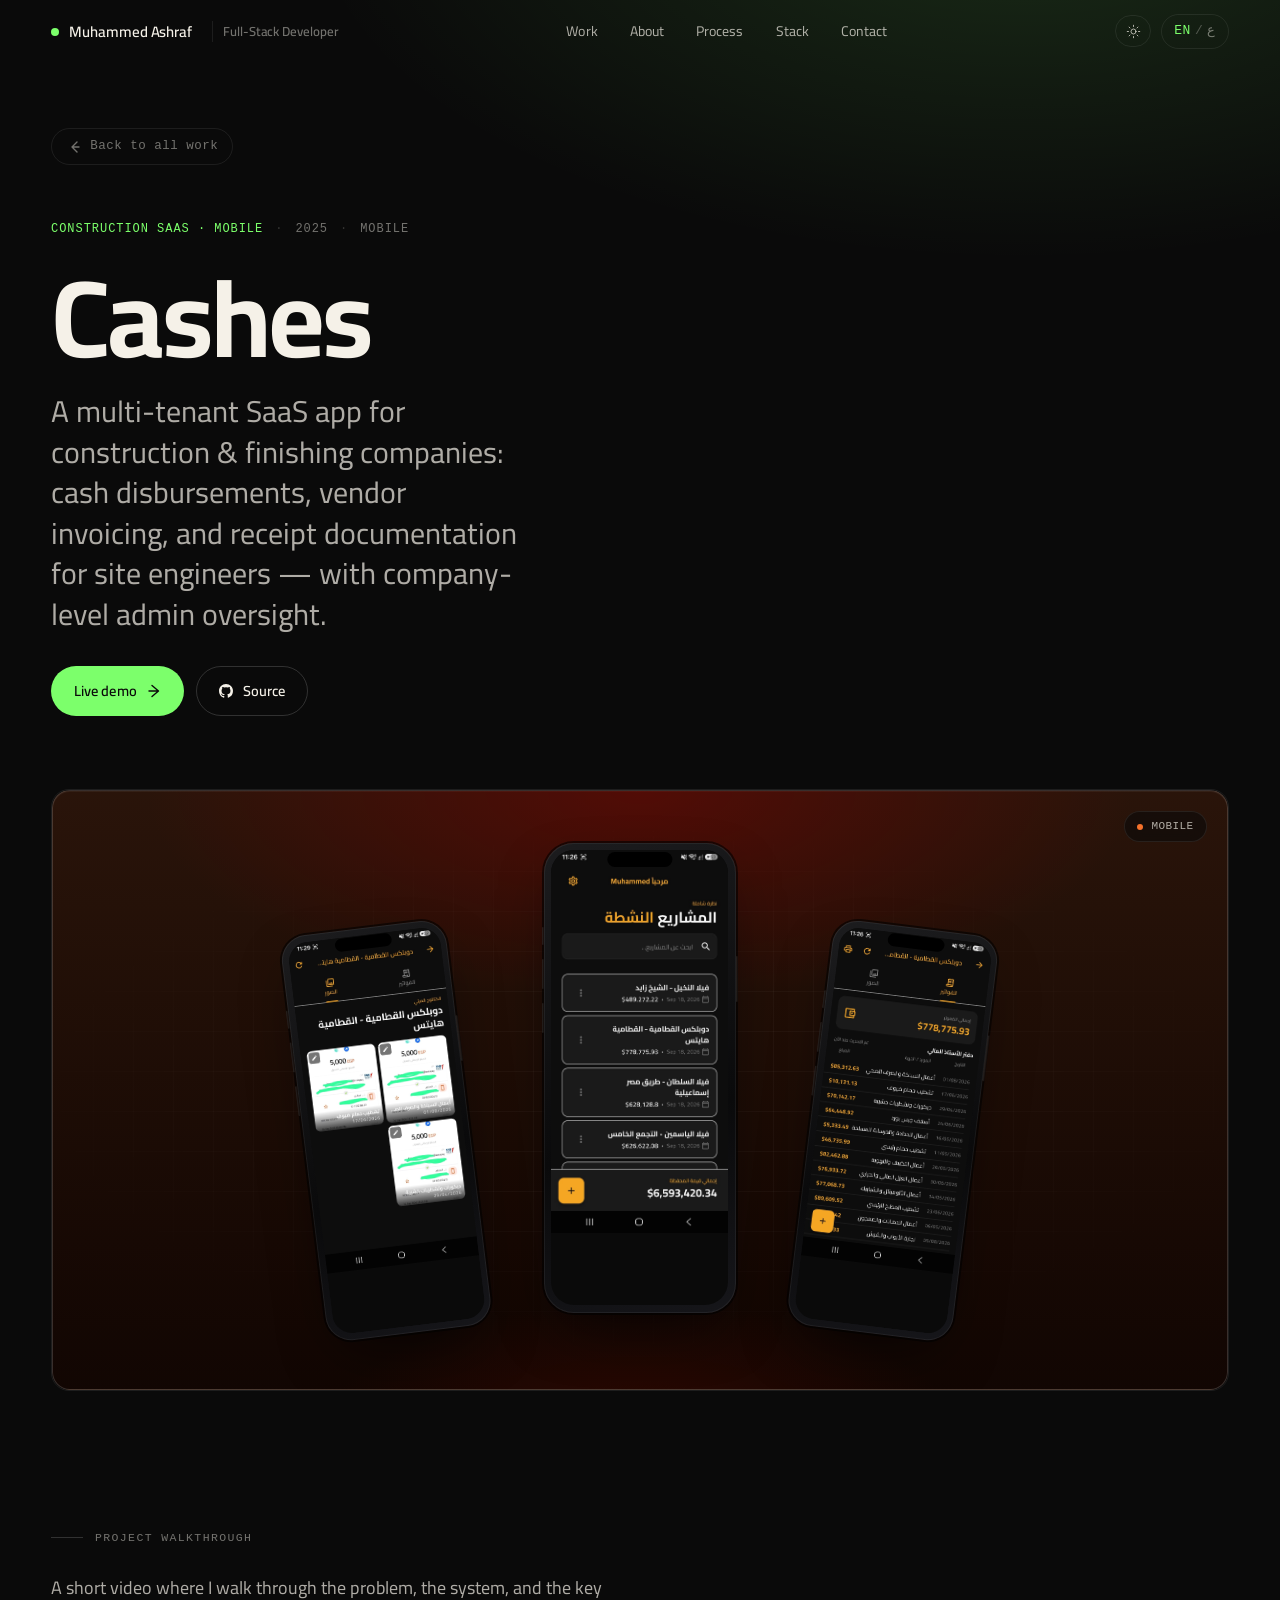
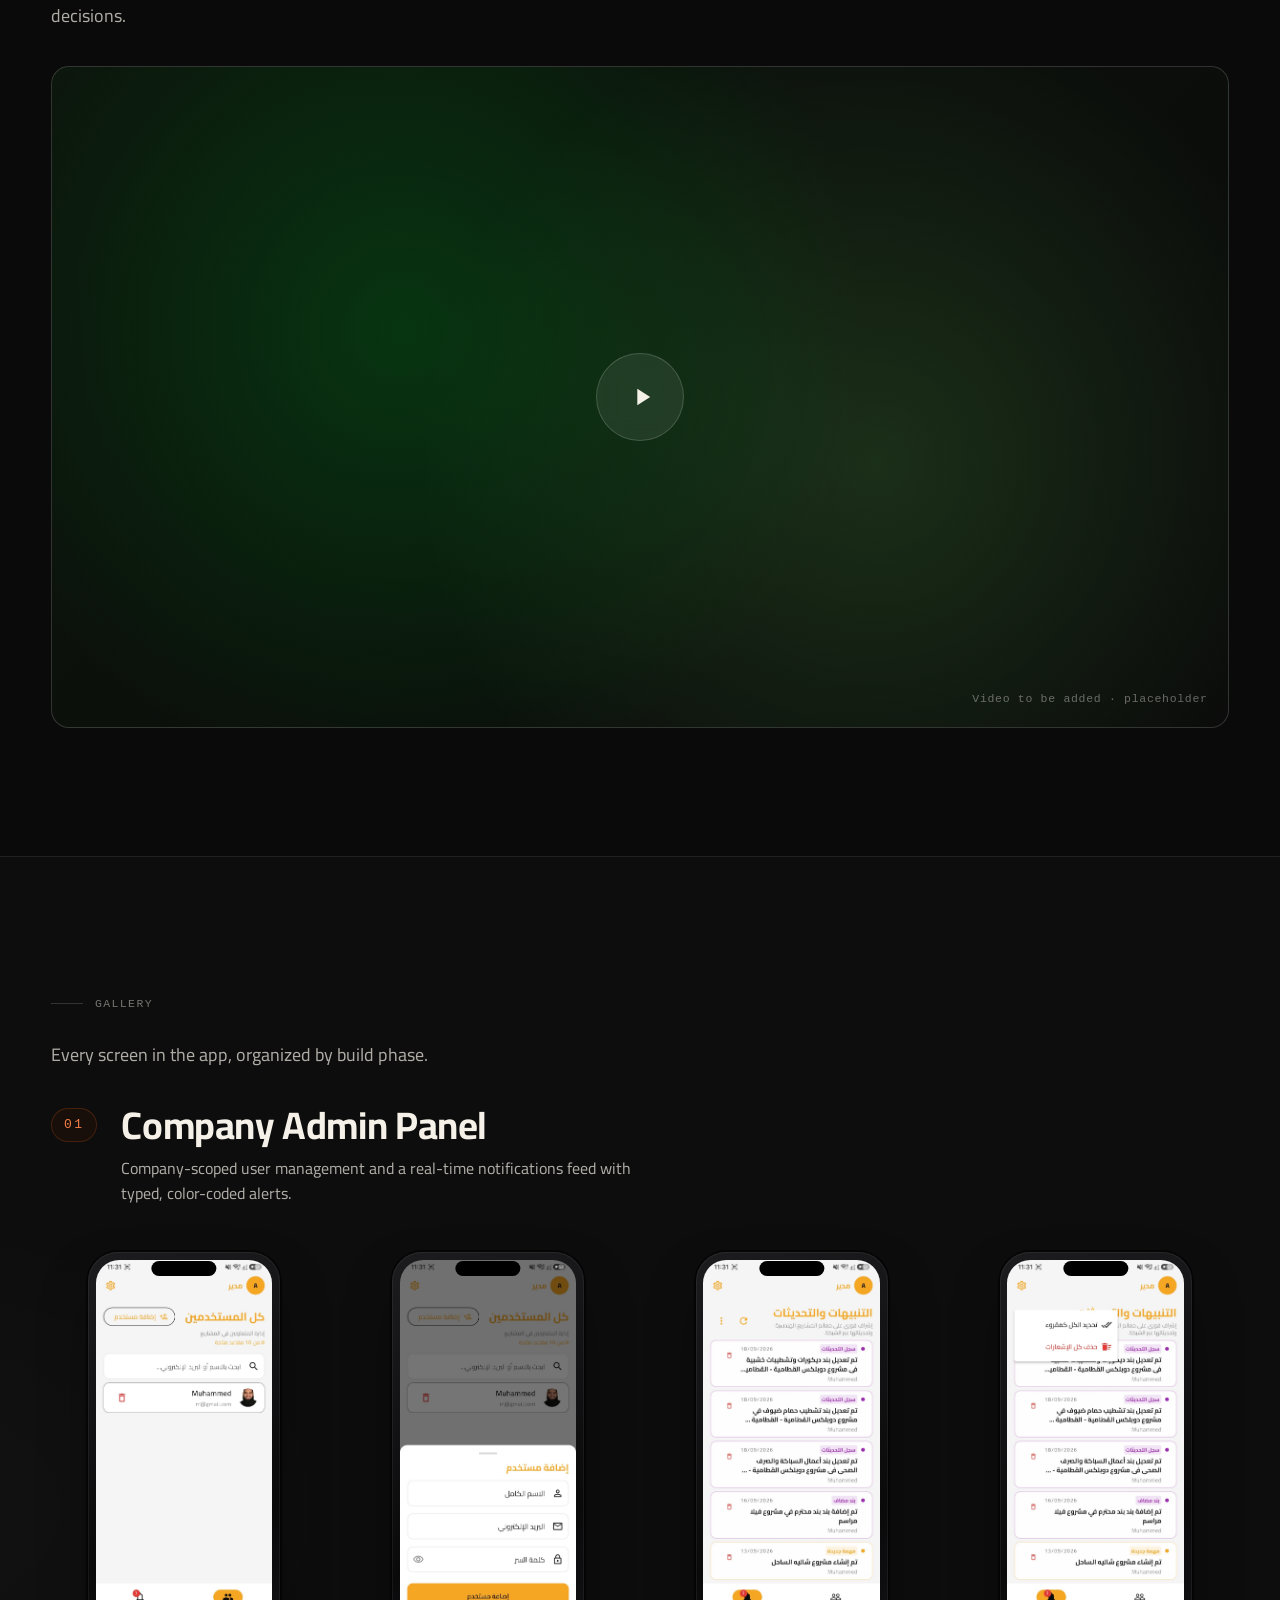
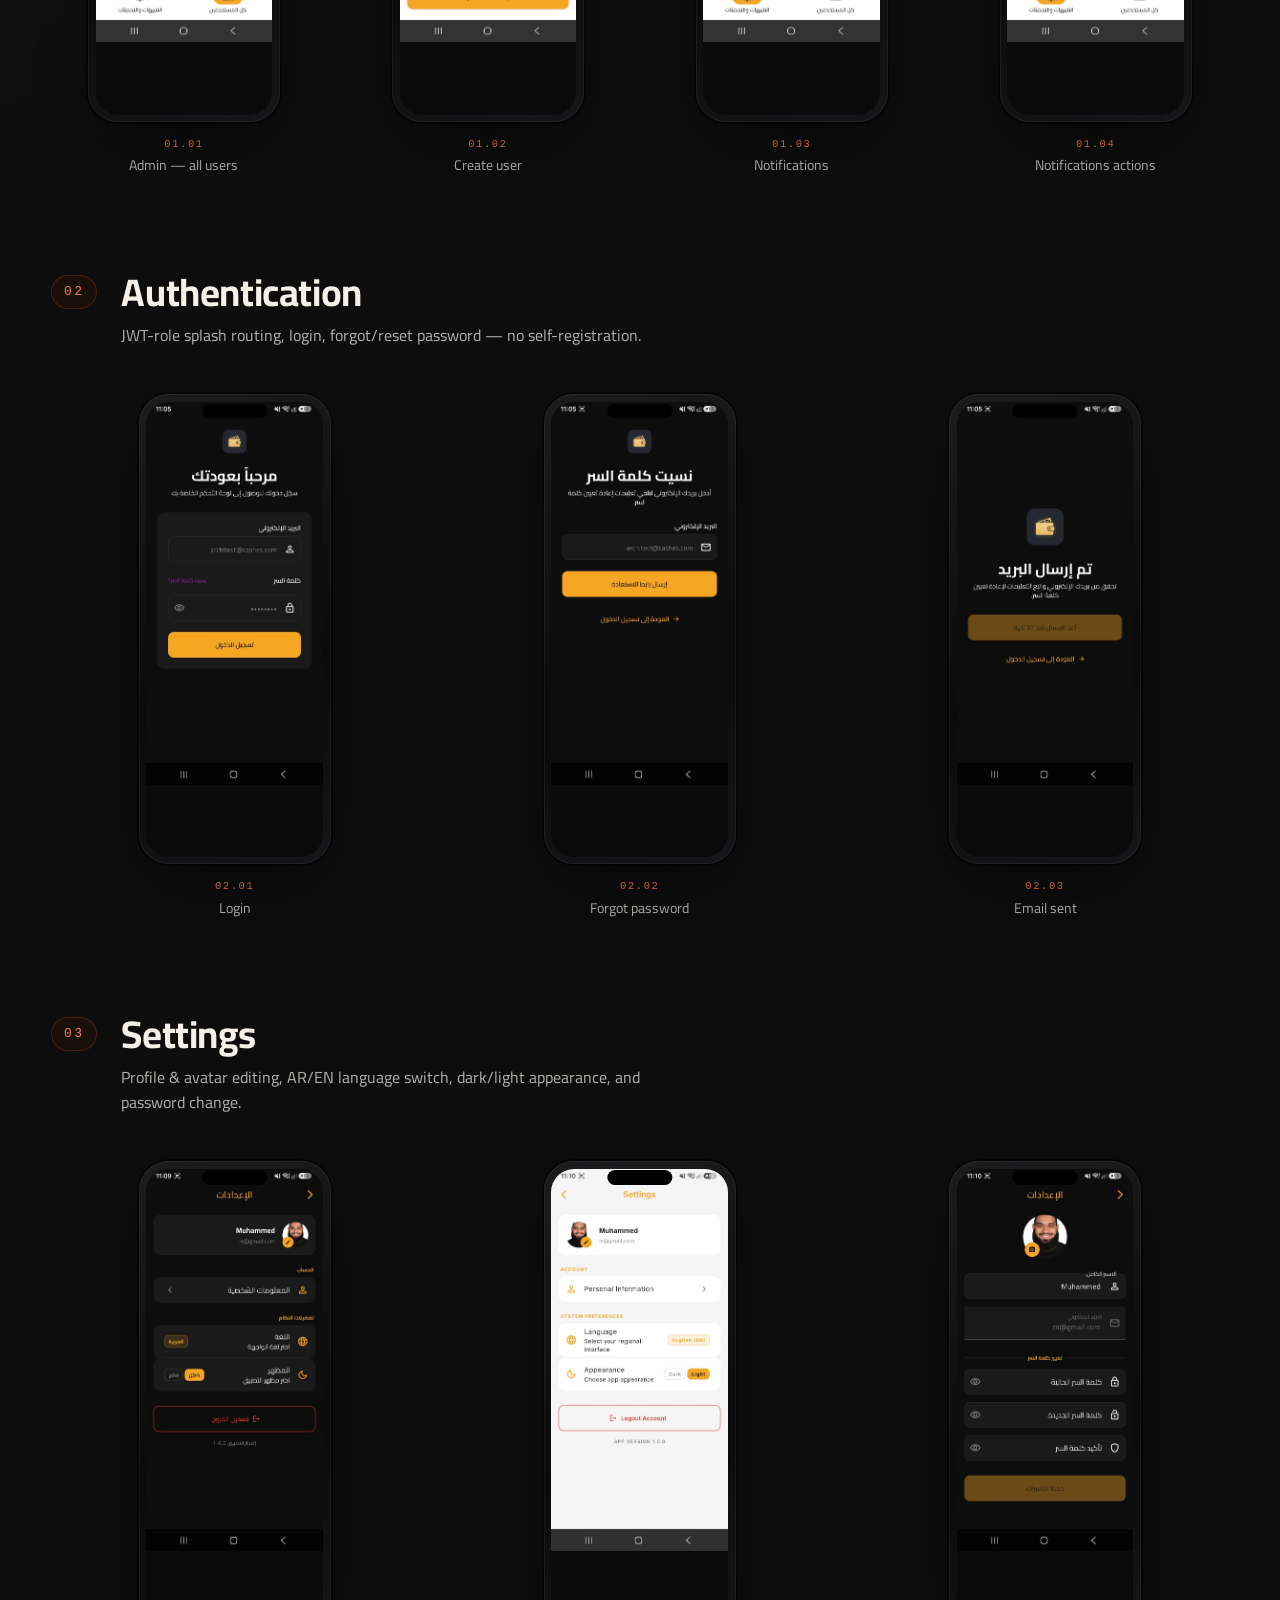
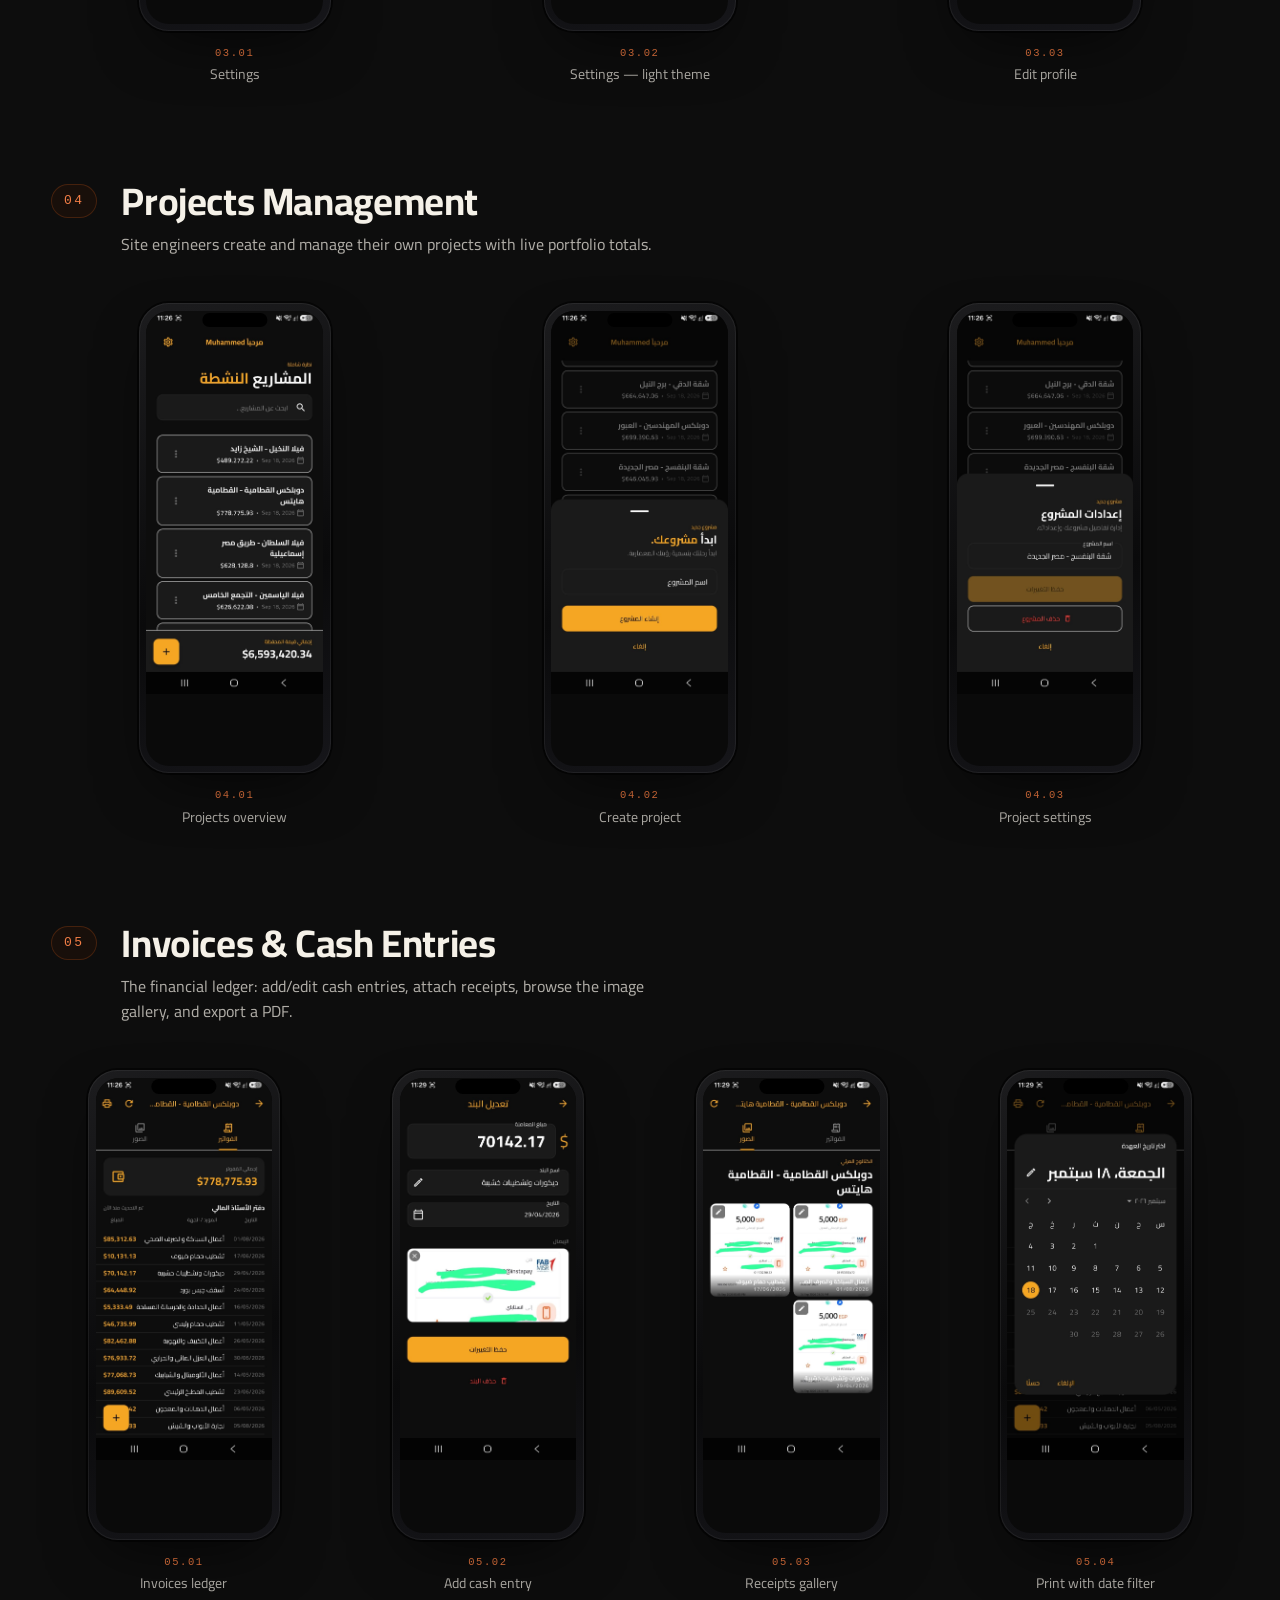
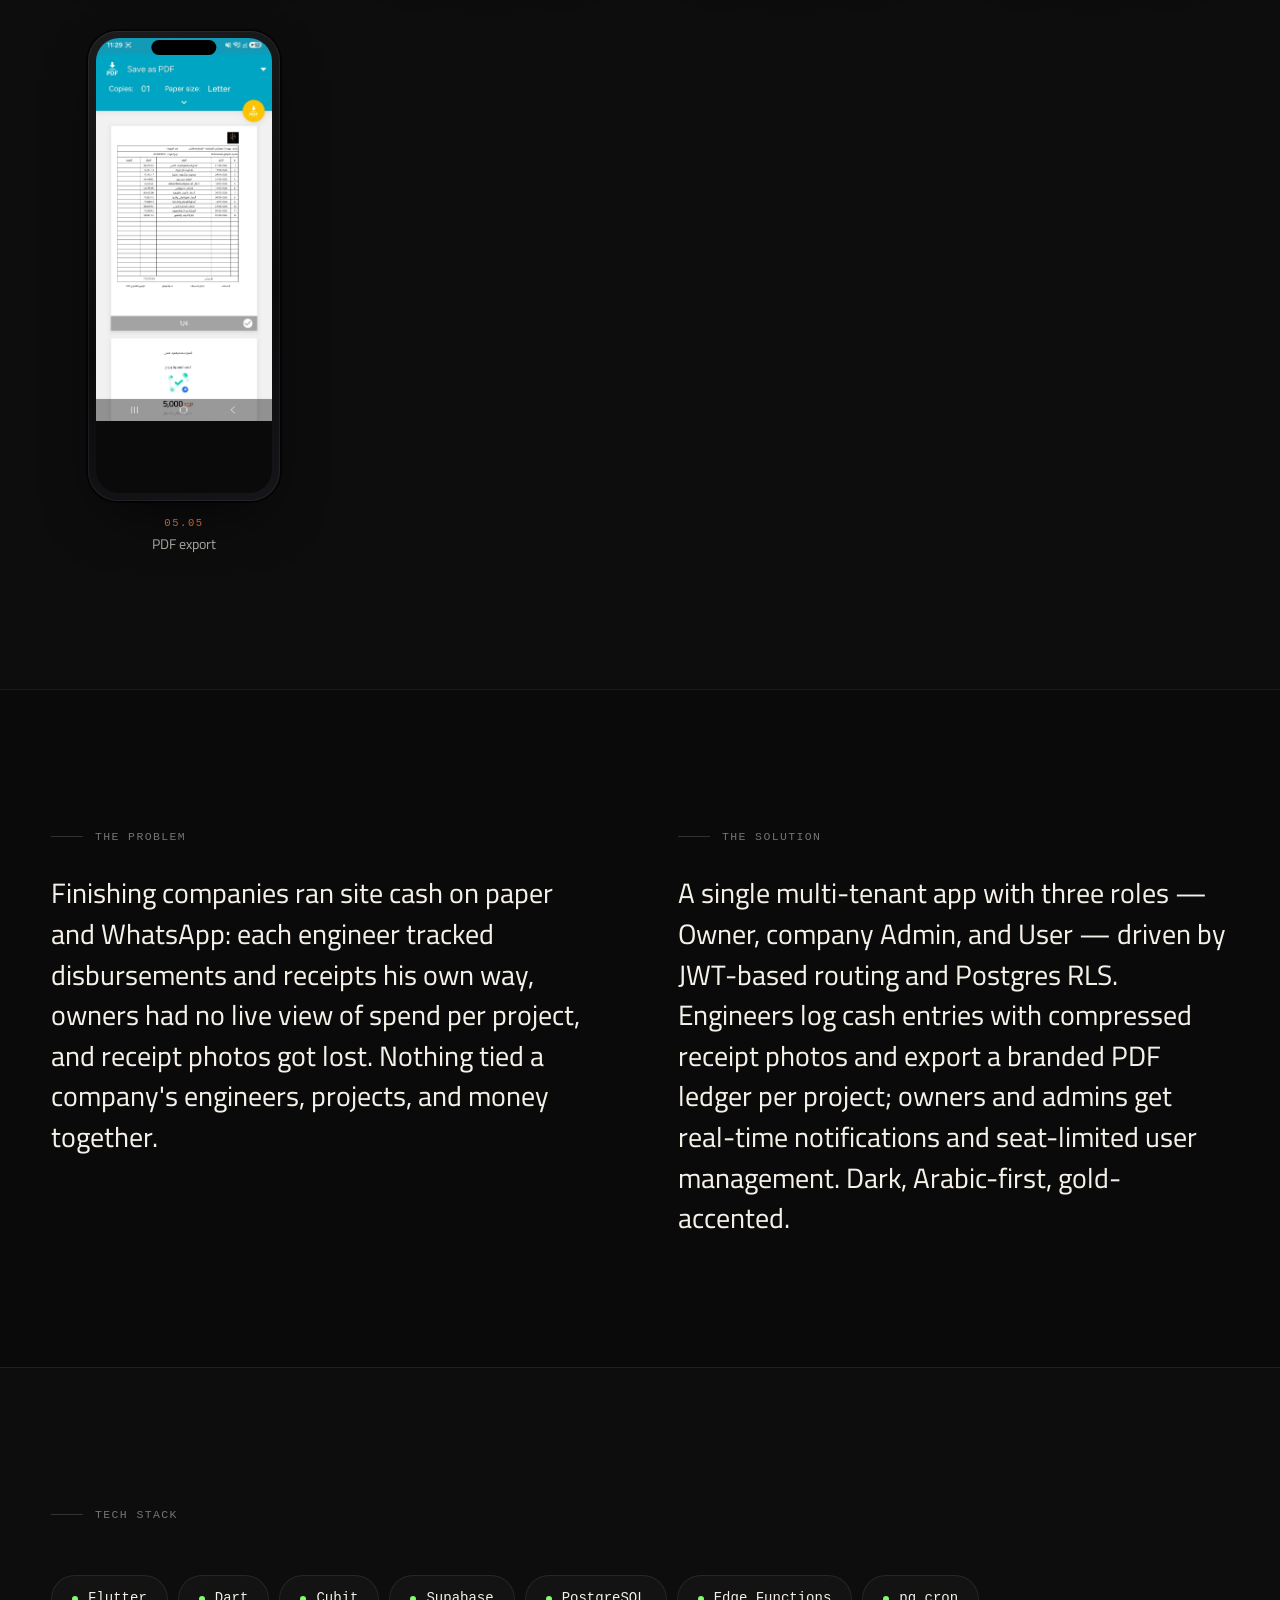
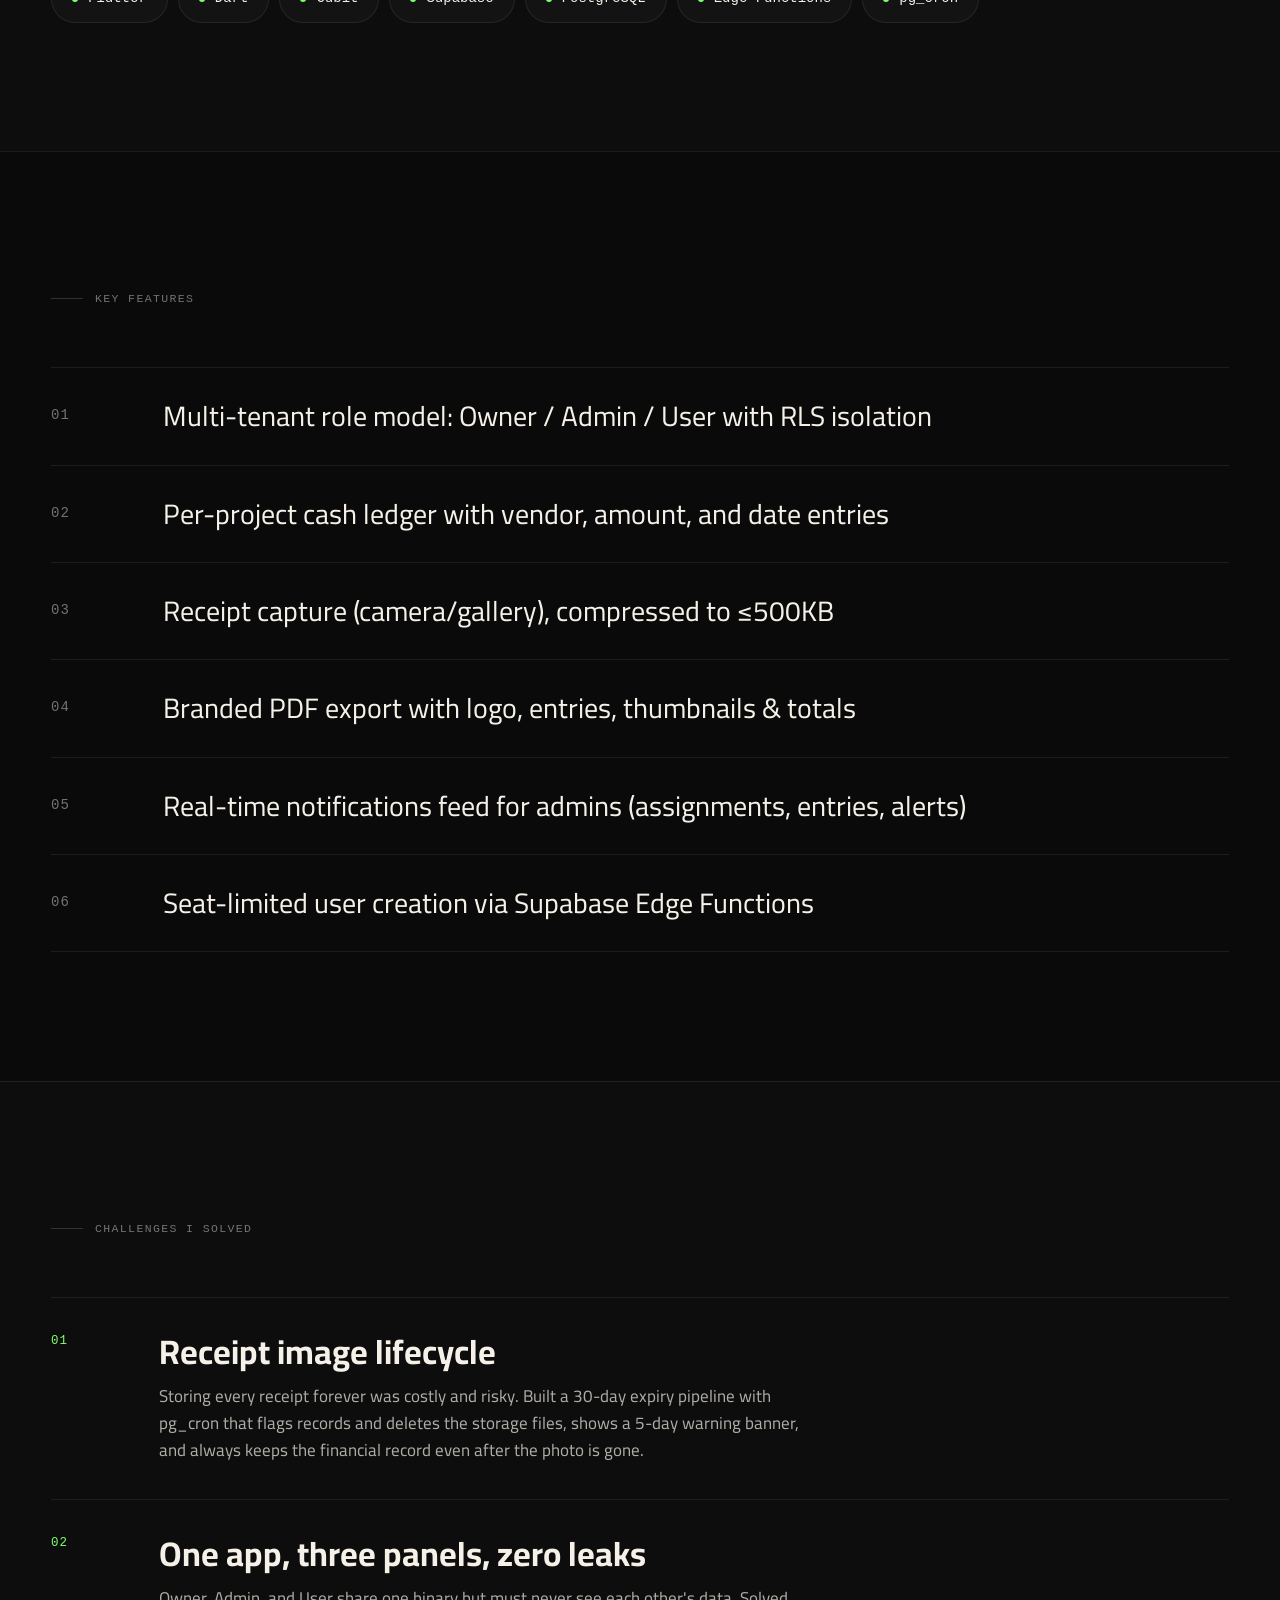
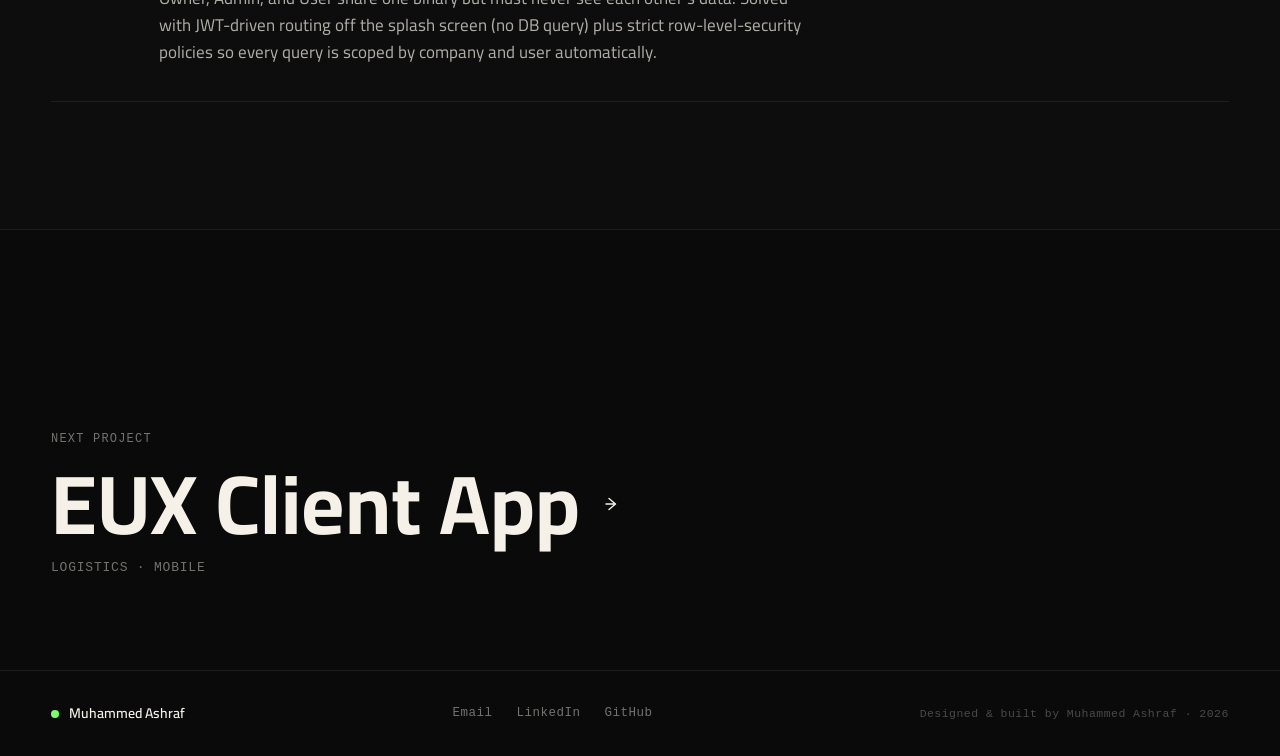
==== commit 1eb3927c: "Update Cashes card and hero left phone image Replace Admin-Home-Screen with Cashes-Entiries-For-Proj" ====
--- a/project-cashes.html
+++ b/project-cashes.html
@@ -98,7 +98,7 @@
                     <div class="phone-frame__bezel">
                       <div class="phone-frame__notch"></div>
                       <div class="phone-frame__screen">
-                        <img src="assets/cashes/Admin-Home-Screen.jpeg" alt="" class="phone-frame__shot" loading="lazy" />
+                        <img src="assets/cashes/Cashes-Entiries-For-Project-Images.jpeg" alt="" class="phone-frame__shot" loading="lazy" />
                       </div>
                       <div class="phone-frame__side phone-frame__side--left">
                         <span class="phone-frame__btn phone-frame__btn--mute"></span>
